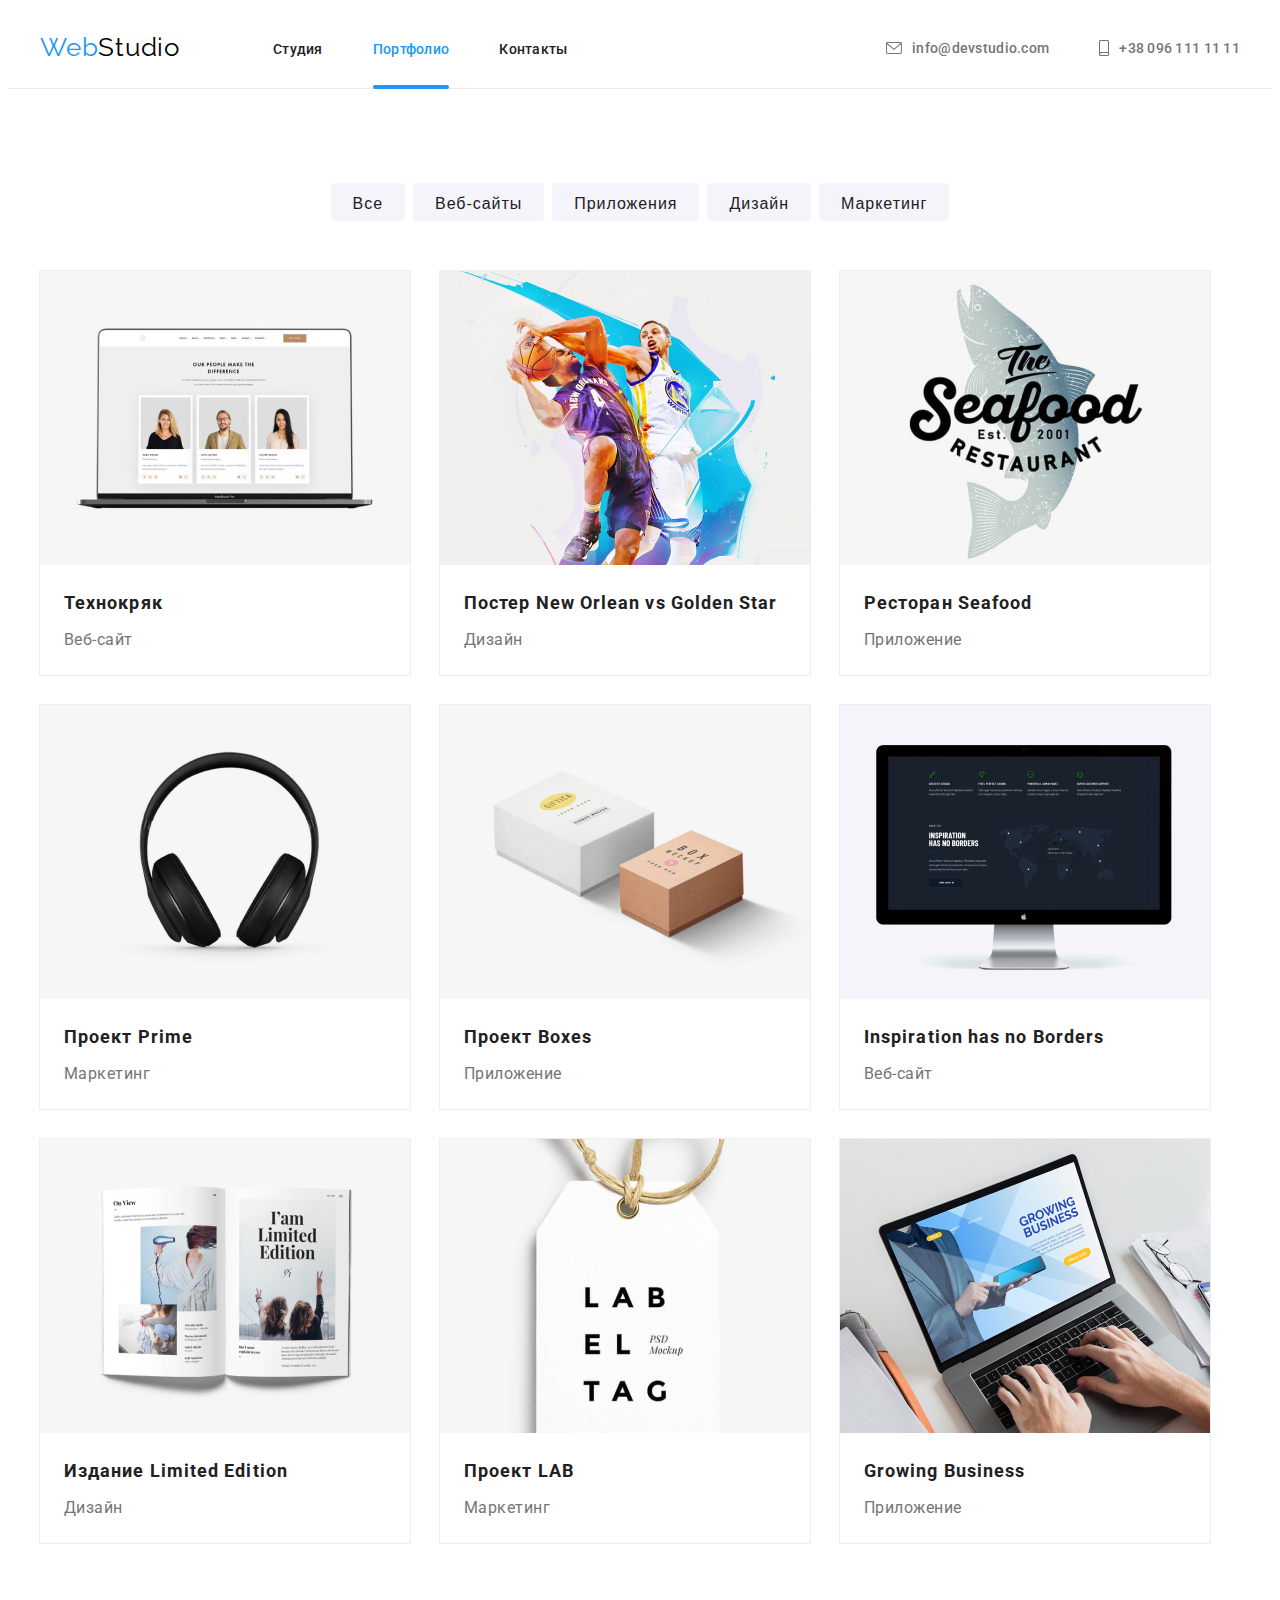
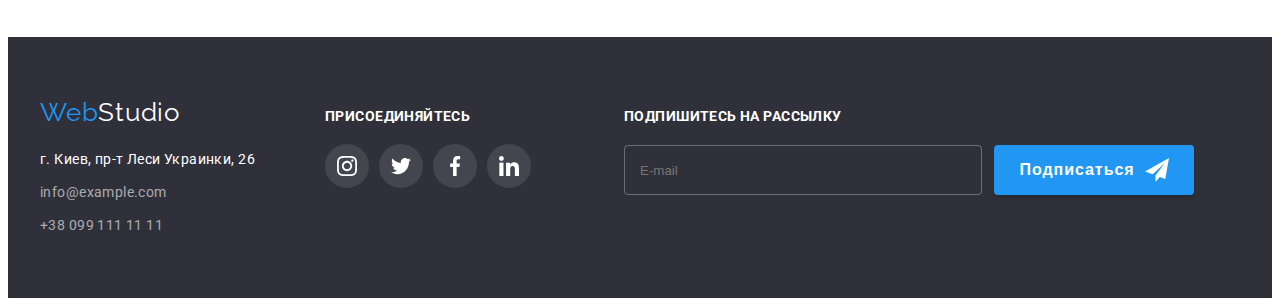
==== portfolio.html @ 792ddc81 "clone files" ====
<!DOCTYPE html>
<html lang="ru">

<head>
    <meta charset="UTF-8">
    <meta name="viewport" content="width=device-width, initial-scale=1.0">
    <title>WebStudio</title>
    <link rel="stylesheet" href="https://cdnjs.cloudflare.com/ajax/libs/modern-normalize/1.0.0/modern-normalize.min.css"
        integrity="sha512-ISS7cAi1PEhQ8jnbJpJZMd29NlhNj4AWYyLOSp2CE/CsHxTCu+r+t0D2yoJudVrd0/8fTVPUVDzY5Tvli75u/g=="
        crossorigin="anonymous" />
    <link rel="preconnect" href="https://fonts.gstatic.com">
    <link href="https://fonts.googleapis.com/css2?family=Raleway:wght@700&family=Roboto:wght@400;500;700;900&display=swap"
        rel="stylesheet">
    <link rel="stylesheet" href="./css/main.min.css">
</head>

<body>
    <header class="header">
        <div class="container">
            <nav class="navigation">
                <a class="navigation-logo link" href="#">
                    <span class="logo-color-web">Web</span>Studio
                </a>
                <ul class="nav-list list">
                    <li class="nav-list-item">
                        <a class="nav-link link" href="./index.html">Студия</a>
                    </li>
                    <li class="nav-list-item">
                        <a class="nav-link accent link" href="./portfolio.html">Портфолио</a>
                    </li>
                    <li class="nav-list-item">
                        <a class="nav-link link" href="#">Контакты</a>
                    </li>
                </ul>
            </nav>
                <ul class="contakt-list list">
                    <li class="contakt-list-item list">
                        <a class="contakt-link link" href="mailto:info@devstudio.com">
                            <svg class="contakct-icon logo-mail">
                                <use href="./image/sprite.svg#mail"></use>
                            </svg>
                            info@devstudio.com
                        </a>
                    </li>
                    <li class="contakt-list-item list">
                        <a class="contakt-link link" href="tel:+380961111111">
                            <svg class="contakct-icon logo-tel">
                                <use href="./image/sprite.svg#smartphone"></use>
                            </svg>
                            +38 096 111 11 11
                
                        </a>
                    </li>
                </ul>
        </div>
    </header>
    <main>
            <section class="my-work">
                <div class="container">
                <h1 class="visually-hidden">Нашы работы</h1>
                <ul class="list-button list">
                    <li class="button-item">
                        <button class="button-title" type="button">Все</button>
                    </li>
                    <li class="button-item">
                        <button class="button-title" type="button">Веб-сайты</button>
                    </li>
                    <li class="button-item">
                        <button class="button-title" type="button">Приложения</button>
                    </li>
                    <li class="button-item">
                        <button class="button-title" type="button">Дизайн</button>
                    </li>
                    <li class="button-item">
                        <button class="button-title" type="button">Маркетинг</button>
                    </li>
                </ul>
                <ul class="my-work-list list">
                    <li class="my-work-item list">
                        <a class="my-work-link link" href="#">
                            <div class="img-wraper">
                                <img src="./image/our-works/laptop.jpg" alt="ноутбук" width="370" height="294">
                            <p class="overlay">
                                Технокряк это современная площадка распространения коронавируса. Компании используют эту платформу для цифрового
                                шпионажа и атак на защищённые сервера конкурентов.
                            </p>
                            </div>
                                <div class="description-my-work">
                                    <h2 class="my-work-title">Технокряк</h2>
                                <p class="my-work-text">Веб-сайт</p>
                        </div>
                            </a>
                    </li>
                    <li class="my-work-item list">
                        <a class="my-work-link link" href="#">
                            <div class="img-wraper">
                            <img src="./image/our-works/basketball-players.jpg" alt="баскетболисты" width="370" height="294">
                            <p class="overlay">
                                Технокряк это современная площадка распространения коронавируса. Компании используют эту платформу для цифрового
                                шпионажа и атак на защищённые сервера конкурентов.
                            </p>
                        </div>
                                <div class="description-my-work">
                                    <h2 class="my-work-title">Постер <span lang="en">New Orlean vs Golden Star</span></h2>
                                <p class="my-work-text">Дизайн</p>
                        </div>
                            </a>
                    </li>
                    <li class="my-work-item list">
                        <a class="my-work-link link" href="#">
                            <div class="img-wraper">
                                <img src="./image/our-works/logo-rest.jpg" alt="логотип" width="370" height="294">
                                <p class="overlay">
                                    Технокряк это современная площадка распространения коронавируса. Компании используют эту платформу для цифрового
                                    шпионажа и атак на защищённые сервера конкурентов.
                                </p>
                            </div>
                            
                                <div class="description-my-work">
                                    <h2 class="my-work-title">Ресторан <span lang="en">Seafood</span></h2>
                                 <p class="my-work-text">Приложение</p>
                        </div>
                                </a>
                    </li>
                    <li class="my-work-item list">
                        <a class="my-work-link link" href="#">
                            <div class="img-wraper">
                                <img src="./image/our-works/headphone.jpg" alt="наушники" width="370" height="294">
                                <p class="overlay">
                                    Технокряк это современная площадка распространения коронавируса. Компании используют эту платформу для цифрового
                                    шпионажа и атак на защищённые сервера конкурентов.
                                </p>
                            </div>
                                <div class="description-my-work">
                                    <h2 class="my-work-title">Проект <span lang="en">Prime</span></h2>
                                <p class="my-work-text">Маркетинг</p>  
                        </div>
                            </a>                            
                    </li>
                    <li class="my-work-item list">
                        <a class="my-work-link link" href="#">
                            <div class="img-wraper">
                                <img src="./image/our-works/box.jpg" alt="коробки" width="370" height="294">
                                <p class="overlay">
                                    Технокряк это современная площадка распространения коронавируса. Компании используют эту платформу для цифрового
                                    шпионажа и атак на защищённые сервера конкурентов.
                                </p>
                            </div>
                            
                                <div class="description-my-work">
                                    <h2 class="my-work-title">Проект <span lang="en">Boxes</span></h2>
                                <p class="my-work-text">Приложение</p>
                        </div>
                            </a>                            
                    </li>
                    <li class="my-work-item list">
                        <a class="my-work-link link" href="#">
                            <div class="img-wraper">
                                <img src="./image/our-works/monitor.jpg" alt="монитор" width="370" height="294">
                                <p class="overlay">
                                    Технокряк это современная площадка распространения коронавируса. Компании используют эту платформу для цифрового
                                    шпионажа и атак на защищённые сервера конкурентов.
                                </p>
                            </div>
                            
                                <div class="description-my-work">
                                    <h2 class="my-work-title" lang="en">Inspiration has no Borders</h2>
                                <p class="my-work-text">Веб-сайт</p>
                        </div>
                            </a>                         
                    </li>
                    <li class="my-work-item list">
                        <a class="my-work-link link" href="#">
                            <div class="img-wraper">
                                <img src="./image/our-works/book.jpg" alt="книга" width="370" height="294">
                                <p class="overlay">
                                    Технокряк это современная площадка распространения коронавируса. Компании используют эту платформу для цифрового
                                    шпионажа и атак на защищённые сервера конкурентов.
                                </p>
                            </div>
                            
                                <div class="description-my-work">
                                    <h2 class="my-work-title">Издание <span lang="en">Limited Edition</span></h2>
                                <p class="my-work-text">Дизайн</p>
                                </div>
                        </a>                        
                    </li>
                    <li class="my-work-item list">
                        <a class="my-work-link link" href="#">
                            <div class="img-wraper">
                                <img src="./image/our-works/label.jpg" alt="ярлык" width="370" height="294">
                                <p class="overlay">
                                    Технокряк это современная площадка распространения коронавируса. Компании используют эту платформу для цифрового
                                    шпионажа и атак на защищённые сервера конкурентов.
                                </p>
                            </div>
                            
                                <div class="description-my-work">
                                    <h2 class="my-work-title">Проект <span lang="en">LAB</span></h2>
                                <p class="my-work-text">Маркетинг</p>
                        </div>
                            </a>                           
                    </li>
                    <li class="my-work-item list">
                        <a class="my-work-link link" href="#">
                            <div class="img-wraper">
                                <img src="./image/our-works/working-laptop.jpg" alt="работа на ноутбуке" width="370" height="294">
                                <p class="overlay">
                                    Технокряк это современная площадка распространения коронавируса. Компании используют эту платформу для цифрового
                                    шпионажа и атак на защищённые сервера конкурентов.
                                </p>
                            </div>
                            
                                <div class="description-my-work">
                                    <h2 class="my-work-title" lang="en">Growing Business</h2>
                                <p class="my-work-text">Приложение</p>
                        </div>
                            </a>
                    </li>
                </ul>
                </div>
            </section>
        </main>

    <footer>
        <div class="container">
            <div class="footer-address">
                <a class="footer-logo-link link" href="#" lang="en"><span class="logo-color-web">Web</span>Studio</a>
                <address class="footer-address">
                    <ul class="address-list-str list">
                        <li class="address-item">
                            <a class="address-str link" href="https://goo.gl/maps/5zfJ5Nwy4ZWv2nnCA" target="_blank">г.
                                Киев, пр-т Леси Украинки, 26</a>
                        </li>
                        <li class="address-item">
                            <a class="address-mail link" href="mailto:info@example.com">info@example.com</a>
                        </li>
                        <li class="address-item">
                            <a class="address-tel link" href="tel:+380991111111">+38 099 111 11 11</a>
                        </li>
                    </ul>
                </address>
            </div>
            <div class="footer-social">
                <h2 class="title-footer-social">присоединяйтесь</h2>
                <ul class="list-socialnetwork list">
                    <li class="list-item-icon footer-social-link">
                        <a class="icon" href="#">
                            <svg class="socialnetwork-link-footer">
                                <use href="./image/sprite.svg#instagram"></use>
                            </svg>
                        </a>
                    </li>
                    <li class="list-item-icon footer-social-link">
                        <a class="icon" href="#">
                            <svg class="socialnetwork-link-footer">
                                <use href="./image/sprite.svg#twitter"></use>
                            </svg>
                        </a>
                    </li>
                    <li class="list-item-icon footer-social-link">
                        <a class="icon" href="#">
                            <svg class="socialnetwork-link-footer">
                                <use href="./image/sprite.svg#facebook"></use>
                            </svg>
                        </a>
                    </li>
                    <li class="list-item-icon footer-social-link">
                        <a class="icon" href="#">
                            <svg class="socialnetwork-link-footer">
                                <use href="./image/sprite.svg#linkedin"></use>
                            </svg>
                        </a>
                    </li>
                </ul>
            </div>
            <div class="input-footer">
                <b class="title-footer-social">ПОДПИШИТЕСЬ НА РАССЫЛКУ</b>
                <form action="#" class="footer-form">
                    <input class="input-mail-footer" type="email" name="mail-user-subscription" placeholder="E-mail">
                    <button class="footer-modal-btn" type="submit">Подписаться
                        <svg class="icon-telegr-btn">
                            <use href="./image/sprite.svg#icon-telegram"></use>
                        </svg>
                    </button>
            
                </form>
            
            </div>
        </div>

        
    </footer>
</body>

</html>
---- css/main.min.css ----
:root{--primary-text-color: #757575;--secondary-text-color: #212121;--accent-color: #2196f3;--primary-icon-color: #afb1b8;--background-icon-footer-color: rgba(255, 255, 255, 0.1);--primary-footer-head-color: #2f303a;--primary-team-color: #f5f4fa;--primary-black-color: #000000;--primary-white-color: #ffffff;--hover-color-btn: #188ce8;--primary-backgroun-color-team: #f5f4fa;--primary-white-transparent: rgba(255, 255, 255, 0.6);--primary-background-color-description-img: rgba(47, 48, 58, 0.8);--primary-backdrop-color: rgba(0, 0, 0, 0.2)}.visually-hidden{position:absolute !important;clip:rect(1px 1px 1px 1px);clip:rect(1px, 1px, 1px, 1px);padding:0 !important;border:0 !important;height:1px !important;width:1px !important;overflow:hidden}h1,h2,h3,h4,h5,h6,p{margin:0}ul,ol{margin:0;padding:0}img{display:block}.link{text-decoration:none}.list{list-style:none}body{background-color:var(--primary-white-color);color:var(--primary-text-color);font-family:Roboto, sans-serif}.container{width:1200px;margin:0 auto;padding-left:15px;padding-right:15px}.header .container{display:flex;align-items:center}.my-work .container{padding-top:94px;padding-bottom:94px}.navigation-logo{padding-top:24px;padding-bottom:25px}.navigation{display:flex;align-items:center}.nav-list{display:flex;align-items:center}.contakt-link{display:flex;align-items:center;font-weight:500;font-size:14px;line-height:1.143;letter-spacing:0.02em;color:var(--primary-text-color);transition:color 250ms cubic-bezier(0.4, 0, 0.2, 1)}.contakt-link:hover,.contakt-link:focus{color:var(--accent-color)}.contakct-icon{margin-right:10px;fill:currentColor;transition:fill 250ms cubic-bezier(0.4, 0, 0.2, 1)}.contakt-link:hover .contakct-icon,.contakt-link:focus .contakct-icon{fill:var(--accent-color)}.nav-link,.contakt-link{padding:32px 0px}.contakt-list{display:flex;align-items:center;margin-left:auto}.logo-mail{width:16px;height:12px}.logo-tel{width:10px;height:16px}.nav-list-item:not(:last-child),.contakt-list-item:not(:last-child){margin-right:50px}.nav-link{position:relative;color:var(--secondary-text-color);font-weight:500;font-size:14px;line-height:1.143;letter-spacing:0.02em;transition:color 250ms cubic-bezier(0.4, 0, 0.2, 1)}.nav-link:hover,.nav-link:focus{color:var(--accent-color)}.accent{color:var(--accent-color);font-weight:500;font-size:14px;line-height:1.143;letter-spacing:0.02em}.accent::after{content:"";display:block;width:100%;height:4px;border-radius:2px;position:absolute;left:0px;bottom:0px;background-color:var(--accent-color)}.header{border-bottom:1px solid #ececec}.hero{background-color:var(--primary-footer-head-color);text-align:center;padding:200px 0px;margin-left:auto;margin-right:auto;max-width:1600px;background-image:linear-gradient(rgba(47,48,58,0.4), rgba(47,48,58,0.4)),url(../image/hero/backgrond-image.jpg)}.header-title{font-weight:900;font-size:44px;line-height:1.364;text-align:center;letter-spacing:0.06em;text-transform:uppercase;color:var(--primary-white-color);margin-bottom:30px}.order-btn{font-weight:700;font-size:16px;line-height:1.875;letter-spacing:0.06em;color:var(--primary-white-color);background:var(--accent-color);min-width:200px;border:transparent;box-shadow:0px 4px 4px rgba(0,0,0,0.15);border-radius:4px;padding:10px 32px;cursor:pointer;transition:background 250ms cubic-bezier(0.4, 0, 0.2, 1)}.order-btn:hover,.order-btn:focus{background:var(--hover-color-btn)}.benefits-section{padding:94px 0px}.benefits-list{display:flex}.benefits-list h3{font-weight:700;font-size:14px;line-height:1.143;letter-spacing:0.03em;text-transform:uppercase;color:var(--secondary-text-color);margin-bottom:10px}.benefits-list p{font-weight:400;font-size:14px;line-height:1.714;letter-spacing:0.03em}.benefits-item{max-width:270px}.benefits-item:not(:last-child){margin-right:30px}.thumb-benefits{height:120px;background-color:var(--primary-team-color);display:flex;justify-content:center;align-items:center;margin-bottom:30px}.benefits-icon{width:70px;height:70px}.section-about{padding-bottom:94px}.section-about-title{font-weight:700;font-size:36px;line-height:1.167;text-align:center;letter-spacing:0.03em;color:var(--secondary-text-color);margin-bottom:50px}.about-list{display:flex}.about-item{position:relative}.about-item:not(:last-child){margin-right:30px}.description-img{display:flex;align-items:center;justify-content:center;font-family:Roboto;font-style:normal;font-weight:700;font-size:14px;line-height:1.14;letter-spacing:0.03em;text-transform:uppercase;color:var(--primary-white-color);background:var(--primary-background-color-description-img);width:100%;height:70px;position:absolute;bottom:0px;left:0px}.section-team{background-color:var(--primary-backgroun-color-team);padding:94px 0px}.team-list{display:flex}.team-item{box-shadow:0px 1px 3px rgba(0,0,0,0.12),0px 1px 1px rgba(0,0,0,0.14),0px 2px 1px rgba(0,0,0,0.2);border-radius:0px 0px 4px 4px;width:270px}.team-item:not(:last-child){margin-right:30px}.team-title{font-weight:700;font-size:36px;line-height:1.167;text-align:center;letter-spacing:0.03em;color:var(--secondary-text-color);margin-bottom:50px}.developers-information{background-color:var(--primary-white-color);text-align:center;padding-top:30px;padding-bottom:30px;padding-left:32px;padding-right:32px}.developers-information>p{font-weight:400;font-size:16px;line-height:1.188;letter-spacing:0.03em;margin-bottom:16px}.name-developers{margin-bottom:10px;font-weight:500;font-size:16px;line-height:1.188;letter-spacing:0.03em;color:var(--secondary-text-color)}.list-socialnetwork{display:flex;justify-content:space-between}.icon{display:flex;justify-content:center;align-items:center;width:44px;height:44px;border-radius:50%;cursor:pointer;transition:background 250ms cubic-bezier(0.4, 0, 0.2, 1)}.icon:hover,.icon:focus{background-color:var(--accent-color)}.social-link{display:flex;justify-content:center;align-items:center;width:44px;height:44px}.socialnetwork-link{fill:var(--primary-icon-color);width:20px;height:20px;transition:fill 250ms cubic-bezier(0.4, 0, 0.2, 1)}.list-item-icon:hover .socialnetwork-link,.list-item-icon:focus .socialnetwork-link{fill:var(--primary-white-color)}.client-section{padding-top:94px;padding-bottom:94px}.list-item-client:not(:last-child){margin-right:30px}.list-client{display:flex}.list-item-client{display:flex;justify-content:center;align-items:center;width:170px;height:90px}.client-link{display:flex;justify-content:center;align-items:center;width:100%;height:100%;border:1px solid var(--primary-icon-color);border-radius:4px;fill:var(--primary-icon-color);transition:fill 250ms cubic-bezier(0.4, 0, 0.2, 1),border 250ms cubic-bezier(0.4, 0, 0.2, 1)}.client-link:focus,.client-link:hover{border-color:var(--accent-color)}.client-link:focus,.client-link:hover{fill:var(--accent-color)}.logo1{width:44px;height:49px}.logo2{width:40px;height:52px}.logo3{width:41px;height:42px}.logo4{width:80px;height:42px}.logo5{width:59px;height:47px}.logo6{width:88px;height:45px}footer{background-color:var(--primary-footer-head-color);padding:60px 0px}footer .container{display:flex;align-items:baseline}footer .socialnetwork-link-footer{fill:var(--primary-white-color);width:20px;height:20px}.footer-logo-link{display:flex;margin-bottom:20px;margin-right:0 auto;color:var(--primary-white-color);font-family:Raleway, sans-serif;font-weight:400;font-size:26px;line-height:1.2;letter-spacing:0.03em}.address-list-str{display:flex;flex-direction:column;margin-right:70px}.address-item:not(:last-child){margin-bottom:9px}.address-str{font-style:normal;font-weight:400;font-size:14px;line-height:1.714;letter-spacing:0.03em;color:var(--primary-white-color)}.address-mail{font-style:normal;font-weight:400;font-size:14px;line-height:1.714;letter-spacing:0.03em;color:var(--primary-white-transparent)}.address-tel{font-style:normal;font-weight:400;font-size:14px;line-height:1.714;letter-spacing:0.03em;color:var(--primary-white-transparent)}.footer-social{margin-right:93px}.title-footer-social{font-family:Roboto;font-style:normal;font-weight:700;font-size:14px;line-height:1, 14;letter-spacing:0.03em;text-transform:uppercase;color:var(--primary-white-color);margin-bottom:20px}.footer-social-link{display:flex;justify-content:center;align-items:center;width:44px;height:44px;border-radius:50%;background-color:var(--background-icon-footer-color);cursor:pointer;transition:background 250ms cubic-bezier(0.4, 0, 0.2, 1)}.footer-social-link:hover,.footer-social-link:focus{background-color:var(--accent-color)}.footer-social-link:not(:last-child){margin-right:10px}.list-button{display:flex;justify-content:center;margin-bottom:50px}.button-item:not(:last-child){margin-right:8px}.button-title{font-weight:500;font-size:16px;line-height:1.625;text-align:center;letter-spacing:0.03em;color:var(--secondary-text-color);background:var(--primary-backgroun-color-team);font-size:16px;line-height:1.875;letter-spacing:0.06em;min-width:73px;height:38px;border:none;border-radius:4px;padding:6px 22px;cursor:pointer;transition:color 250ms cubic-bezier(0.4, 0, 0.2, 1),background 250ms cubic-bezier(0.4, 0, 0.2, 1),box-shadow 250ms cubic-bezier(0.4, 0, 0.2, 1)}.button-title:hover,.button-title:focus{color:var(--primary-white-color);background:var(--accent-color);box-shadow:0px 3px 1px rgba(0,0,0,0.1),0px 1px 2px rgba(0,0,0,0.08),0px 2px 2px rgba(0,0,0,0.12)}.my-work-list{display:flex;flex-wrap:wrap;margin:-15px}.img-wraper{position:relative;overflow:hidden}.overlay{position:absolute;left:0;top:0;width:100%;height:100%;background-color:rgba(33,150,243,0.9);font-family:Roboto;font-weight:400;font-size:18px;line-height:1.56;letter-spacing:0.03em;color:var(--primary-white-color);padding:64px 23px;transform:translateY(100%);transition:transform 250ms cubic-bezier(0.4, 0, 0.2, 1)}.my-work-link:hover .overlay,.my-work-link:focus .overlay{transform:translateY(0)}.my-work-item{outline:1px solid #eeeeee;margin:15px;transition:box-shadow 250ms cubic-bezier(0.4, 0, 0.2, 1)}.my-work-item:focus,.my-work-item:hover{box-shadow:0px 1px 1px rgba(0,0,0,0.12),0px 4px 4px rgba(0,0,0,0.06),1px 4px 6px rgba(0,0,0,0.16)}.my-work-title{font-weight:700;font-size:18px;line-height:2;letter-spacing:0.06em;color:var(--secondary-text-color);margin-bottom:4px}.my-work-text{font-size:16px;line-height:1.875;letter-spacing:0.03em;color:var(--primary-text-color)}.description-my-work{padding:20px 24px}.backdrop{position:fixed;top:0;left:0;width:100%;height:100%;background-color:var(--primary-backdrop-color);transition:all 250ms cubic-bezier(0.4, 0, 0.2, 1)}.modal{position:absolute;top:50%;left:50%;transform:translate(-50%, -50%);width:528px;height:581px;padding:40px;background:var(--primary-white-color);box-shadow:0px 1px 3px rgba(0,0,0,0.12),0px 1px 1px rgba(0,0,0,0.14),0px 2px 1px rgba(0,0,0,0.2);border-radius:4px}.modal-close-btn{position:absolute;top:8px;right:8px;width:30px;height:30px;background:var(--primary-white-color);border:1px solid rgba(0,0,0,0.1);border-radius:50%;fill:#000000;cursor:pointer}.icon-close{width:11px;height:11px}.is-hidden{opacity:0;visibility:hidden;pointer-events:none}.modal-title{font-weight:700;font-size:20px;line-height:1.15;text-align:center;letter-spacing:0.03em;color:var(--secondary-text-color);margin-bottom:12px}.modal-form-input-label{font-weight:400;font-size:12px;line-height:1.17;letter-spacing:0.01em}.modal-form{display:flex;flex-direction:column}.modal-form-input-wrapper{display:block;position:relative;margin-top:4px;margin-bottom:10px}.modal-form-input{display:block;width:100%;height:40px;border:1px solid rgba(33,33,33,0.2);border-radius:4px;padding-left:42px;transition:border-color 250ms linear}.modal-form-input:focus{outline:none;border-color:var(--accent-color)}.modal-form-icon{position:absolute;top:50%;left:12px;transform:translateY(-50%);display:block;width:18px;height:18px;transition:background-color 250ms linear}.modal-form-input:focus+.modal-form-icon{fill:var(--accent-color)}.modal-form-message{font-size:14px;line-height:1.143;letter-spacing:0.01em;display:block;width:100%;height:120px;border:1px solid rgba(33,33,33,0.2);border-radius:4px;resize:none;transition:border-color 250ms linear;padding:15px;margin-top:4px;margin-bottom:20px}.modal-form-message:focus{outline:none;border-color:var(--accent-color)}.modal-form-message::placeholder{color:rgba(117,117,117,0.5)}.modal-form-check-policy:checked+.modal-form-label-policy::before{background-image:url(../image/icon-check.svg);outline:none}.modal-form-check-policy:focus+.modal-form-label-policy::before{box-shadow:0 0 0 2px blue}.modal-form-label-policy{display:flex;align-items:center;justify-content:center;margin-bottom:30px;font-size:14px;line-height:1.714}.modal-form-label-policy a{color:var(--accent-color);margin-left:5px}.modal-form-label-policy::before{display:inline-block;width:16px;height:15px;outline:1px solid #000;content:"";margin-right:10px}.order-btn-modal{align-self:center;font-weight:700;font-size:16px;line-height:1.875;letter-spacing:0.06em;color:var(--primary-white-color);background:var(--accent-color);min-width:200px;height:50px;border:transparent;box-shadow:0px 4px 4px rgba(0,0,0,0.15);border-radius:4px;cursor:pointer;transition:background 250ms cubic-bezier(0.4, 0, 0.2, 1)}.footer-form{display:flex;align-items:baseline;justify-content:center}.input-mail-footer{display:flex;width:358px;height:50px;color:var(--primary-white-color);border:1px solid rgba(255,255,255,0.3);box-sizing:border-box;background-color:rgba(0,0,0,0);border-radius:4px;margin-top:20px;margin-right:12px;padding:15px}.footer-modal-btn{display:flex;justify-content:center;align-items:center;font-weight:700;font-size:16px;line-height:1.875;letter-spacing:0.06em;color:var(--primary-white-color);background:var(--accent-color);min-width:200px;height:50px;border:transparent;box-shadow:0px 4px 4px rgba(0,0,0,0.15);border-radius:4px;cursor:pointer;transition:background 250ms cubic-bezier(0.4, 0, 0.2, 1)}.icon-telegr-btn{margin-left:10px;height:24px;width:24px}.navigation-logo{color:var(--primary-black-color);font-family:Raleway, sans-serif;font-weight:400;font-size:26px;line-height:1.2;letter-spacing:0.03em;margin-right:93px;align-items:center}.logo-color-web{color:var(--accent-color)}
/*# sourceMappingURL=main.min.css.map */
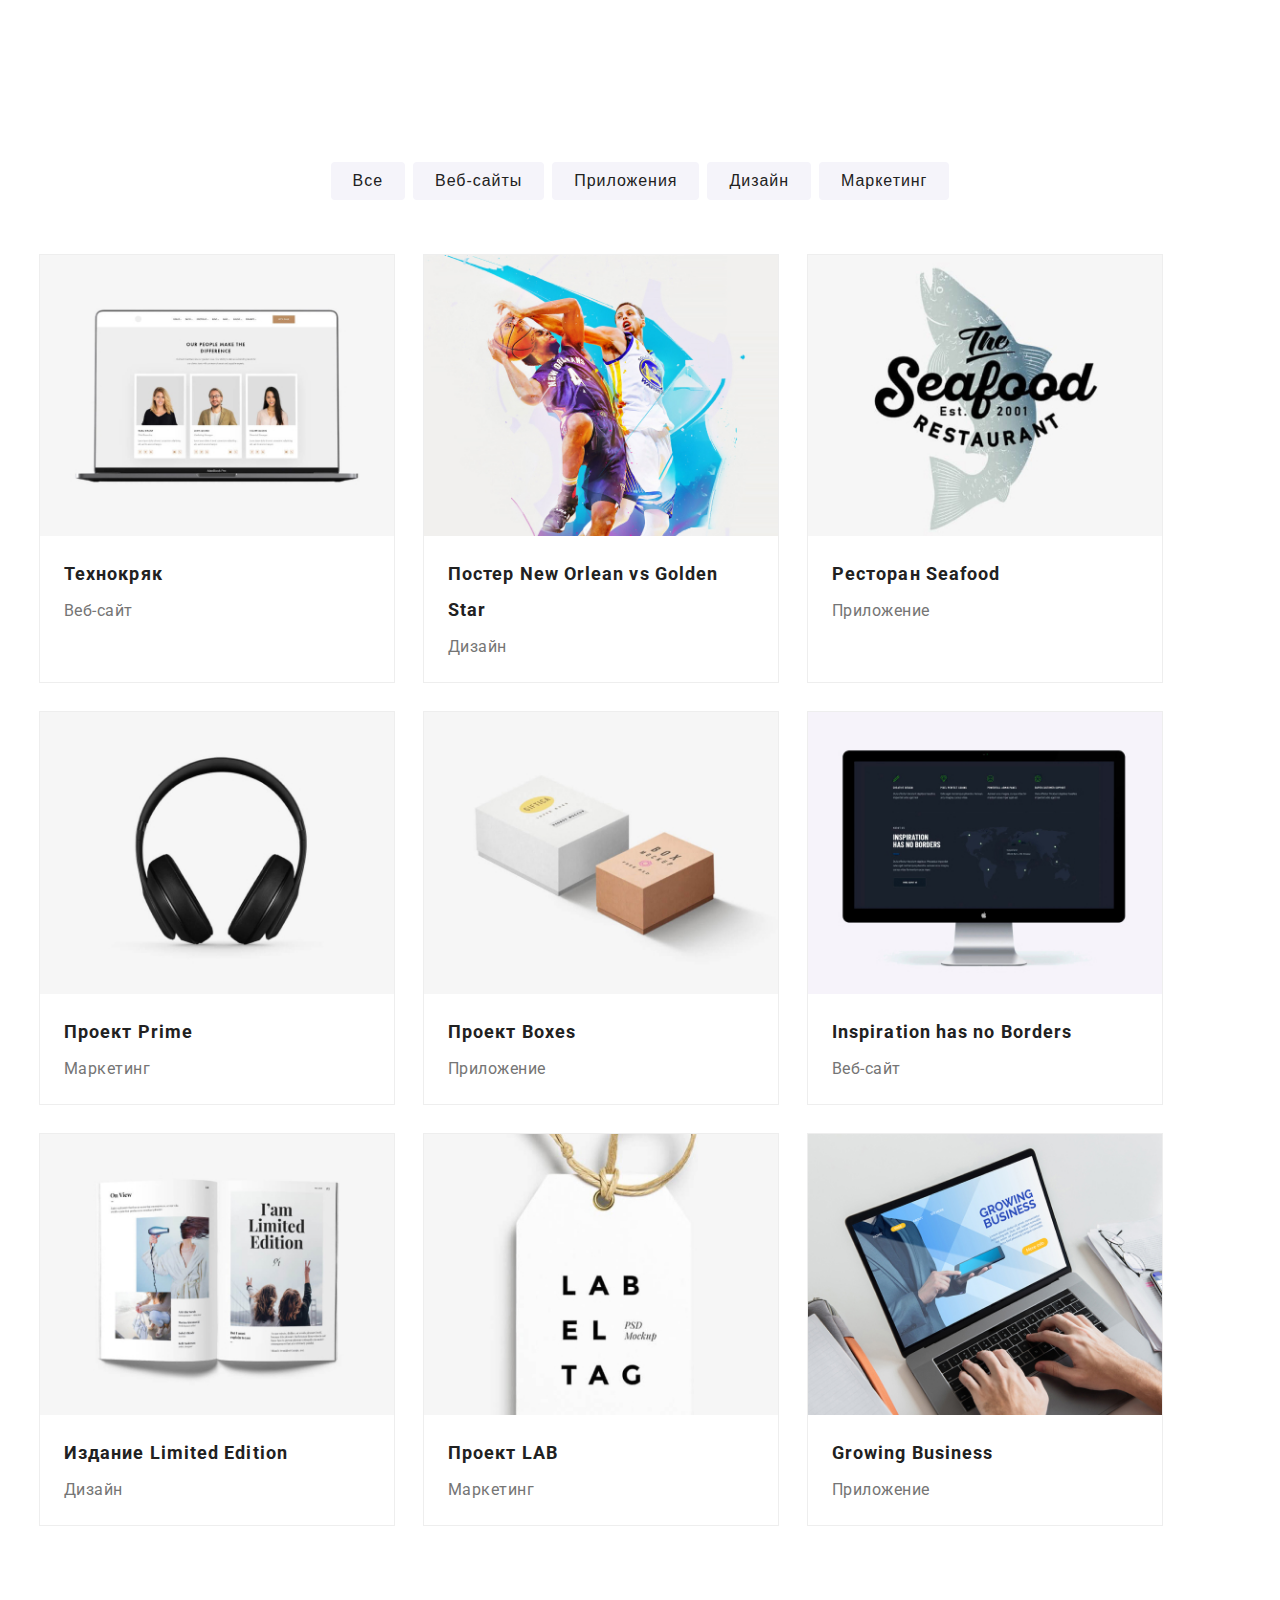
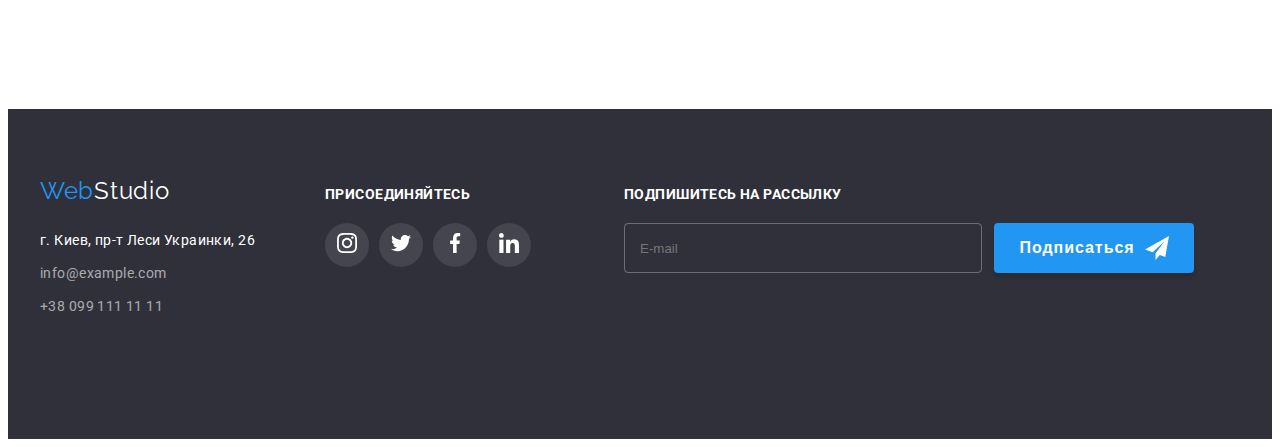
==== commit b145815a: "Мобільне потрфоліо" ====
--- a/portfolio.html
+++ b/portfolio.html
@@ -15,7 +15,7 @@
 </head>
 
 <body>
-    <header class="header">
+    <!-- <header class="header">
         <div class="container">
             <nav class="navigation">
                 <a class="navigation-logo link" href="#">
@@ -53,7 +53,7 @@
                     </li>
                 </ul>
         </div>
-    </header>
+    </header> -->
     <main>
             <section class="my-work">
                 <div class="container">
@@ -79,7 +79,7 @@
                     <li class="my-work-item list">
                         <a class="my-work-link link" href="#">
                             <div class="img-wraper">
-                                <img src="./image/our-works/laptop.jpg" alt="ноутбук" width="370" height="294">
+                                <img class="my-work--img" src="./image/our-works/desktop-work-img-1.jpg" alt="ноутбук" >
                             <p class="overlay">
                                 Технокряк это современная площадка распространения коронавируса. Компании используют эту платформу для цифрового
                                 шпионажа и атак на защищённые сервера конкурентов.
@@ -94,7 +94,7 @@
                     <li class="my-work-item list">
                         <a class="my-work-link link" href="#">
                             <div class="img-wraper">
-                            <img src="./image/our-works/basketball-players.jpg" alt="баскетболисты" width="370" height="294">
+                            <img class="my-work--img" src="./image/our-works/desktop-work-img-2.jpg" alt="баскетболисты" >
                             <p class="overlay">
                                 Технокряк это современная площадка распространения коронавируса. Компании используют эту платформу для цифрового
                                 шпионажа и атак на защищённые сервера конкурентов.
@@ -109,7 +109,7 @@
                     <li class="my-work-item list">
                         <a class="my-work-link link" href="#">
                             <div class="img-wraper">
-                                <img src="./image/our-works/logo-rest.jpg" alt="логотип" width="370" height="294">
+                                <img class="my-work--img" src="./image/our-works/desktop-work-img-3.jpg" alt="логотип" >
                                 <p class="overlay">
                                     Технокряк это современная площадка распространения коронавируса. Компании используют эту платформу для цифрового
                                     шпионажа и атак на защищённые сервера конкурентов.
@@ -125,7 +125,7 @@
                     <li class="my-work-item list">
                         <a class="my-work-link link" href="#">
                             <div class="img-wraper">
-                                <img src="./image/our-works/headphone.jpg" alt="наушники" width="370" height="294">
+                                <img class="my-work--img" src="./image/our-works/desktop-work-img-4.jpg" alt="наушники" >
                                 <p class="overlay">
                                     Технокряк это современная площадка распространения коронавируса. Компании используют эту платформу для цифрового
                                     шпионажа и атак на защищённые сервера конкурентов.
@@ -140,7 +140,7 @@
                     <li class="my-work-item list">
                         <a class="my-work-link link" href="#">
                             <div class="img-wraper">
-                                <img src="./image/our-works/box.jpg" alt="коробки" width="370" height="294">
+                                <img class="my-work--img" src="./image/our-works/desktop-work-img-5.jpg" alt="коробки" >
                                 <p class="overlay">
                                     Технокряк это современная площадка распространения коронавируса. Компании используют эту платформу для цифрового
                                     шпионажа и атак на защищённые сервера конкурентов.
@@ -156,7 +156,7 @@
                     <li class="my-work-item list">
                         <a class="my-work-link link" href="#">
                             <div class="img-wraper">
-                                <img src="./image/our-works/monitor.jpg" alt="монитор" width="370" height="294">
+                                <img class="my-work--img" src="./image/our-works/desktop-work-img-6.jpg" alt="монитор" >
                                 <p class="overlay">
                                     Технокряк это современная площадка распространения коронавируса. Компании используют эту платформу для цифрового
                                     шпионажа и атак на защищённые сервера конкурентов.
@@ -172,7 +172,7 @@
                     <li class="my-work-item list">
                         <a class="my-work-link link" href="#">
                             <div class="img-wraper">
-                                <img src="./image/our-works/book.jpg" alt="книга" width="370" height="294">
+                                <img class="my-work--img" src="./image/our-works/desktop-work-img-7.jpg" alt="книга" >
                                 <p class="overlay">
                                     Технокряк это современная площадка распространения коронавируса. Компании используют эту платформу для цифрового
                                     шпионажа и атак на защищённые сервера конкурентов.
@@ -188,7 +188,7 @@
                     <li class="my-work-item list">
                         <a class="my-work-link link" href="#">
                             <div class="img-wraper">
-                                <img src="./image/our-works/label.jpg" alt="ярлык" width="370" height="294">
+                                <img class="my-work--img" src="./image/our-works/desktop-work-img-8.jpg" alt="ярлык" >
                                 <p class="overlay">
                                     Технокряк это современная площадка распространения коронавируса. Компании используют эту платформу для цифрового
                                     шпионажа и атак на защищённые сервера конкурентов.
@@ -204,7 +204,7 @@
                     <li class="my-work-item list">
                         <a class="my-work-link link" href="#">
                             <div class="img-wraper">
-                                <img src="./image/our-works/working-laptop.jpg" alt="работа на ноутбуке" width="370" height="294">
+                                <img class="my-work--img" src="./image/our-works/desktop-work-img-9.jpg" alt="работа на ноутбуке" >
                                 <p class="overlay">
                                     Технокряк это современная площадка распространения коронавируса. Компании используют эту платформу для цифрового
                                     шпионажа и атак на защищённые сервера конкурентов.
@@ -224,55 +224,57 @@
 
     <footer>
         <div class="container">
-            <div class="footer-address">
-                <a class="footer-logo-link link" href="#" lang="en"><span class="logo-color-web">Web</span>Studio</a>
-                <address class="footer-address">
-                    <ul class="address-list-str list">
-                        <li class="address-item">
-                            <a class="address-str link" href="https://goo.gl/maps/5zfJ5Nwy4ZWv2nnCA" target="_blank">г.
-                                Киев, пр-т Леси Украинки, 26</a>
-                        </li>
-                        <li class="address-item">
-                            <a class="address-mail link" href="mailto:info@example.com">info@example.com</a>
-                        </li>
-                        <li class="address-item">
-                            <a class="address-tel link" href="tel:+380991111111">+38 099 111 11 11</a>
+            <div class="container-footer">
+                <div class="conteiner-footer-address">
+                    <a class="footer-logo-link link" href="#" lang="en"><span class="logo-color-web">Web</span>Studio</a>
+                    <address class="footer-address">
+                        <ul class="address-list-str list">
+                            <li class="address-item">
+                                <a class="address  link color-white-addr" href="https://goo.gl/maps/5zfJ5Nwy4ZWv2nnCA"
+                                    target="_blank">г. Киев, пр-т Леси Украинки, 26</a>
+                            </li>
+                            <li class="address-item">
+                                <a class="address link" href="mailto:info@example.com">info@example.com</a>
+                            </li>
+                            <li class="address-item">
+                                <a class="address link" href="tel:+380991111111">+38 099 111 11 11</a>
+                            </li>
+                        </ul>
+                    </address>
+                </div>
+                <div class="footer-social">
+                    <p class="title-footer-social">присоединяйтесь</p>
+                    <ul class="list-socialnetwork list">
+                        <li class="list-item-icon footer-social-link">
+                            <a href="#">
+                                <svg class="socialnetwork-link-footer">
+                                    <use href="./image/sprite.svg#instagram"></use>
+                                </svg>
+                            </a>
+                        </li>
+                        <li class="list-item-icon footer-social-link">
+                            <a href="#">
+                                <svg class="socialnetwork-link-footer">
+                                    <use href="./image/sprite.svg#twitter"></use>
+                                </svg>
+                            </a>
+                        </li>
+                        <li class="list-item-icon footer-social-link">
+                            <a href="#">
+                                <svg class="socialnetwork-link-footer">
+                                    <use href="./image/sprite.svg#facebook"></use>
+                                </svg>
+                            </a>
+                        </li>
+                        <li class="list-item-icon footer-social-link">
+                            <a href="#">
+                                <svg class="socialnetwork-link-footer">
+                                    <use href="./image/sprite.svg#linkedin"></use>
+                                </svg>
+                            </a>
                         </li>
                     </ul>
-                </address>
-            </div>
-            <div class="footer-social">
-                <h2 class="title-footer-social">присоединяйтесь</h2>
-                <ul class="list-socialnetwork list">
-                    <li class="list-item-icon footer-social-link">
-                        <a class="icon" href="#">
-                            <svg class="socialnetwork-link-footer">
-                                <use href="./image/sprite.svg#instagram"></use>
-                            </svg>
-                        </a>
-                    </li>
-                    <li class="list-item-icon footer-social-link">
-                        <a class="icon" href="#">
-                            <svg class="socialnetwork-link-footer">
-                                <use href="./image/sprite.svg#twitter"></use>
-                            </svg>
-                        </a>
-                    </li>
-                    <li class="list-item-icon footer-social-link">
-                        <a class="icon" href="#">
-                            <svg class="socialnetwork-link-footer">
-                                <use href="./image/sprite.svg#facebook"></use>
-                            </svg>
-                        </a>
-                    </li>
-                    <li class="list-item-icon footer-social-link">
-                        <a class="icon" href="#">
-                            <svg class="socialnetwork-link-footer">
-                                <use href="./image/sprite.svg#linkedin"></use>
-                            </svg>
-                        </a>
-                    </li>
-                </ul>
+                </div>
             </div>
             <div class="input-footer">
                 <b class="title-footer-social">ПОДПИШИТЕСЬ НА РАССЫЛКУ</b>
@@ -283,13 +285,12 @@
                             <use href="./image/sprite.svg#icon-telegram"></use>
                         </svg>
                     </button>
-            
+    
                 </form>
-            
+    
             </div>
+    
         </div>
-
-        
     </footer>
 </body>
 
--- a/css/main.min.css
+++ b/css/main.min.css
@@ -1,2 +1,2 @@
-:root{--primary-text-color: #757575;--secondary-text-color: #212121;--accent-color: #2196f3;--primary-icon-color: #afb1b8;--background-icon-footer-color: rgba(255, 255, 255, 0.1);--primary-footer-head-color: #2f303a;--primary-team-color: #f5f4fa;--primary-black-color: #000000;--primary-white-color: #ffffff;--hover-color-btn: #188ce8;--primary-backgroun-color-team: #f5f4fa;--primary-white-transparent: rgba(255, 255, 255, 0.6);--primary-background-color-description-img: rgba(47, 48, 58, 0.8);--primary-backdrop-color: rgba(0, 0, 0, 0.2)}.visually-hidden{position:absolute !important;clip:rect(1px 1px 1px 1px);clip:rect(1px, 1px, 1px, 1px);padding:0 !important;border:0 !important;height:1px !important;width:1px !important;overflow:hidden}h1,h2,h3,h4,h5,h6,p{margin:0}ul,ol{margin:0;padding:0}img{display:block}.link{text-decoration:none}.list{list-style:none}body{background-color:var(--primary-white-color);color:var(--primary-text-color);font-family:Roboto, sans-serif}.container{width:1200px;margin:0 auto;padding-left:15px;padding-right:15px}.header .container{display:flex;align-items:center}.my-work .container{padding-top:94px;padding-bottom:94px}.navigation-logo{padding-top:24px;padding-bottom:25px}.navigation{display:flex;align-items:center}.nav-list{display:flex;align-items:center}.contakt-link{display:flex;align-items:center;font-weight:500;font-size:14px;line-height:1.143;letter-spacing:0.02em;color:var(--primary-text-color);transition:color 250ms cubic-bezier(0.4, 0, 0.2, 1)}.contakt-link:hover,.contakt-link:focus{color:var(--accent-color)}.contakct-icon{margin-right:10px;fill:currentColor;transition:fill 250ms cubic-bezier(0.4, 0, 0.2, 1)}.contakt-link:hover .contakct-icon,.contakt-link:focus .contakct-icon{fill:var(--accent-color)}.nav-link,.contakt-link{padding:32px 0px}.contakt-list{display:flex;align-items:center;margin-left:auto}.logo-mail{width:16px;height:12px}.logo-tel{width:10px;height:16px}.nav-list-item:not(:last-child),.contakt-list-item:not(:last-child){margin-right:50px}.nav-link{position:relative;color:var(--secondary-text-color);font-weight:500;font-size:14px;line-height:1.143;letter-spacing:0.02em;transition:color 250ms cubic-bezier(0.4, 0, 0.2, 1)}.nav-link:hover,.nav-link:focus{color:var(--accent-color)}.accent{color:var(--accent-color);font-weight:500;font-size:14px;line-height:1.143;letter-spacing:0.02em}.accent::after{content:"";display:block;width:100%;height:4px;border-radius:2px;position:absolute;left:0px;bottom:0px;background-color:var(--accent-color)}.header{border-bottom:1px solid #ececec}.hero{background-color:var(--primary-footer-head-color);text-align:center;padding:200px 0px;margin-left:auto;margin-right:auto;max-width:1600px;background-image:linear-gradient(rgba(47,48,58,0.4), rgba(47,48,58,0.4)),url(../image/hero/backgrond-image.jpg)}.header-title{font-weight:900;font-size:44px;line-height:1.364;text-align:center;letter-spacing:0.06em;text-transform:uppercase;color:var(--primary-white-color);margin-bottom:30px}.order-btn{font-weight:700;font-size:16px;line-height:1.875;letter-spacing:0.06em;color:var(--primary-white-color);background:var(--accent-color);min-width:200px;border:transparent;box-shadow:0px 4px 4px rgba(0,0,0,0.15);border-radius:4px;padding:10px 32px;cursor:pointer;transition:background 250ms cubic-bezier(0.4, 0, 0.2, 1)}.order-btn:hover,.order-btn:focus{background:var(--hover-color-btn)}.benefits-section{padding:94px 0px}.benefits-list{display:flex}.benefits-list h3{font-weight:700;font-size:14px;line-height:1.143;letter-spacing:0.03em;text-transform:uppercase;color:var(--secondary-text-color);margin-bottom:10px}.benefits-list p{font-weight:400;font-size:14px;line-height:1.714;letter-spacing:0.03em}.benefits-item{max-width:270px}.benefits-item:not(:last-child){margin-right:30px}.thumb-benefits{height:120px;background-color:var(--primary-team-color);display:flex;justify-content:center;align-items:center;margin-bottom:30px}.benefits-icon{width:70px;height:70px}.section-about{padding-bottom:94px}.section-about-title{font-weight:700;font-size:36px;line-height:1.167;text-align:center;letter-spacing:0.03em;color:var(--secondary-text-color);margin-bottom:50px}.about-list{display:flex}.about-item{position:relative}.about-item:not(:last-child){margin-right:30px}.description-img{display:flex;align-items:center;justify-content:center;font-family:Roboto;font-style:normal;font-weight:700;font-size:14px;line-height:1.14;letter-spacing:0.03em;text-transform:uppercase;color:var(--primary-white-color);background:var(--primary-background-color-description-img);width:100%;height:70px;position:absolute;bottom:0px;left:0px}.section-team{background-color:var(--primary-backgroun-color-team);padding:94px 0px}.team-list{display:flex}.team-item{box-shadow:0px 1px 3px rgba(0,0,0,0.12),0px 1px 1px rgba(0,0,0,0.14),0px 2px 1px rgba(0,0,0,0.2);border-radius:0px 0px 4px 4px;width:270px}.team-item:not(:last-child){margin-right:30px}.team-title{font-weight:700;font-size:36px;line-height:1.167;text-align:center;letter-spacing:0.03em;color:var(--secondary-text-color);margin-bottom:50px}.developers-information{background-color:var(--primary-white-color);text-align:center;padding-top:30px;padding-bottom:30px;padding-left:32px;padding-right:32px}.developers-information>p{font-weight:400;font-size:16px;line-height:1.188;letter-spacing:0.03em;margin-bottom:16px}.name-developers{margin-bottom:10px;font-weight:500;font-size:16px;line-height:1.188;letter-spacing:0.03em;color:var(--secondary-text-color)}.list-socialnetwork{display:flex;justify-content:space-between}.icon{display:flex;justify-content:center;align-items:center;width:44px;height:44px;border-radius:50%;cursor:pointer;transition:background 250ms cubic-bezier(0.4, 0, 0.2, 1)}.icon:hover,.icon:focus{background-color:var(--accent-color)}.social-link{display:flex;justify-content:center;align-items:center;width:44px;height:44px}.socialnetwork-link{fill:var(--primary-icon-color);width:20px;height:20px;transition:fill 250ms cubic-bezier(0.4, 0, 0.2, 1)}.list-item-icon:hover .socialnetwork-link,.list-item-icon:focus .socialnetwork-link{fill:var(--primary-white-color)}.client-section{padding-top:94px;padding-bottom:94px}.list-item-client:not(:last-child){margin-right:30px}.list-client{display:flex}.list-item-client{display:flex;justify-content:center;align-items:center;width:170px;height:90px}.client-link{display:flex;justify-content:center;align-items:center;width:100%;height:100%;border:1px solid var(--primary-icon-color);border-radius:4px;fill:var(--primary-icon-color);transition:fill 250ms cubic-bezier(0.4, 0, 0.2, 1),border 250ms cubic-bezier(0.4, 0, 0.2, 1)}.client-link:focus,.client-link:hover{border-color:var(--accent-color)}.client-link:focus,.client-link:hover{fill:var(--accent-color)}.logo1{width:44px;height:49px}.logo2{width:40px;height:52px}.logo3{width:41px;height:42px}.logo4{width:80px;height:42px}.logo5{width:59px;height:47px}.logo6{width:88px;height:45px}footer{background-color:var(--primary-footer-head-color);padding:60px 0px}footer .container{display:flex;align-items:baseline}footer .socialnetwork-link-footer{fill:var(--primary-white-color);width:20px;height:20px}.footer-logo-link{display:flex;margin-bottom:20px;margin-right:0 auto;color:var(--primary-white-color);font-family:Raleway, sans-serif;font-weight:400;font-size:26px;line-height:1.2;letter-spacing:0.03em}.address-list-str{display:flex;flex-direction:column;margin-right:70px}.address-item:not(:last-child){margin-bottom:9px}.address-str{font-style:normal;font-weight:400;font-size:14px;line-height:1.714;letter-spacing:0.03em;color:var(--primary-white-color)}.address-mail{font-style:normal;font-weight:400;font-size:14px;line-height:1.714;letter-spacing:0.03em;color:var(--primary-white-transparent)}.address-tel{font-style:normal;font-weight:400;font-size:14px;line-height:1.714;letter-spacing:0.03em;color:var(--primary-white-transparent)}.footer-social{margin-right:93px}.title-footer-social{font-family:Roboto;font-style:normal;font-weight:700;font-size:14px;line-height:1, 14;letter-spacing:0.03em;text-transform:uppercase;color:var(--primary-white-color);margin-bottom:20px}.footer-social-link{display:flex;justify-content:center;align-items:center;width:44px;height:44px;border-radius:50%;background-color:var(--background-icon-footer-color);cursor:pointer;transition:background 250ms cubic-bezier(0.4, 0, 0.2, 1)}.footer-social-link:hover,.footer-social-link:focus{background-color:var(--accent-color)}.footer-social-link:not(:last-child){margin-right:10px}.list-button{display:flex;justify-content:center;margin-bottom:50px}.button-item:not(:last-child){margin-right:8px}.button-title{font-weight:500;font-size:16px;line-height:1.625;text-align:center;letter-spacing:0.03em;color:var(--secondary-text-color);background:var(--primary-backgroun-color-team);font-size:16px;line-height:1.875;letter-spacing:0.06em;min-width:73px;height:38px;border:none;border-radius:4px;padding:6px 22px;cursor:pointer;transition:color 250ms cubic-bezier(0.4, 0, 0.2, 1),background 250ms cubic-bezier(0.4, 0, 0.2, 1),box-shadow 250ms cubic-bezier(0.4, 0, 0.2, 1)}.button-title:hover,.button-title:focus{color:var(--primary-white-color);background:var(--accent-color);box-shadow:0px 3px 1px rgba(0,0,0,0.1),0px 1px 2px rgba(0,0,0,0.08),0px 2px 2px rgba(0,0,0,0.12)}.my-work-list{display:flex;flex-wrap:wrap;margin:-15px}.img-wraper{position:relative;overflow:hidden}.overlay{position:absolute;left:0;top:0;width:100%;height:100%;background-color:rgba(33,150,243,0.9);font-family:Roboto;font-weight:400;font-size:18px;line-height:1.56;letter-spacing:0.03em;color:var(--primary-white-color);padding:64px 23px;transform:translateY(100%);transition:transform 250ms cubic-bezier(0.4, 0, 0.2, 1)}.my-work-link:hover .overlay,.my-work-link:focus .overlay{transform:translateY(0)}.my-work-item{outline:1px solid #eeeeee;margin:15px;transition:box-shadow 250ms cubic-bezier(0.4, 0, 0.2, 1)}.my-work-item:focus,.my-work-item:hover{box-shadow:0px 1px 1px rgba(0,0,0,0.12),0px 4px 4px rgba(0,0,0,0.06),1px 4px 6px rgba(0,0,0,0.16)}.my-work-title{font-weight:700;font-size:18px;line-height:2;letter-spacing:0.06em;color:var(--secondary-text-color);margin-bottom:4px}.my-work-text{font-size:16px;line-height:1.875;letter-spacing:0.03em;color:var(--primary-text-color)}.description-my-work{padding:20px 24px}.backdrop{position:fixed;top:0;left:0;width:100%;height:100%;background-color:var(--primary-backdrop-color);transition:all 250ms cubic-bezier(0.4, 0, 0.2, 1)}.modal{position:absolute;top:50%;left:50%;transform:translate(-50%, -50%);width:528px;height:581px;padding:40px;background:var(--primary-white-color);box-shadow:0px 1px 3px rgba(0,0,0,0.12),0px 1px 1px rgba(0,0,0,0.14),0px 2px 1px rgba(0,0,0,0.2);border-radius:4px}.modal-close-btn{position:absolute;top:8px;right:8px;width:30px;height:30px;background:var(--primary-white-color);border:1px solid rgba(0,0,0,0.1);border-radius:50%;fill:#000000;cursor:pointer}.icon-close{width:11px;height:11px}.is-hidden{opacity:0;visibility:hidden;pointer-events:none}.modal-title{font-weight:700;font-size:20px;line-height:1.15;text-align:center;letter-spacing:0.03em;color:var(--secondary-text-color);margin-bottom:12px}.modal-form-input-label{font-weight:400;font-size:12px;line-height:1.17;letter-spacing:0.01em}.modal-form{display:flex;flex-direction:column}.modal-form-input-wrapper{display:block;position:relative;margin-top:4px;margin-bottom:10px}.modal-form-input{display:block;width:100%;height:40px;border:1px solid rgba(33,33,33,0.2);border-radius:4px;padding-left:42px;transition:border-color 250ms linear}.modal-form-input:focus{outline:none;border-color:var(--accent-color)}.modal-form-icon{position:absolute;top:50%;left:12px;transform:translateY(-50%);display:block;width:18px;height:18px;transition:background-color 250ms linear}.modal-form-input:focus+.modal-form-icon{fill:var(--accent-color)}.modal-form-message{font-size:14px;line-height:1.143;letter-spacing:0.01em;display:block;width:100%;height:120px;border:1px solid rgba(33,33,33,0.2);border-radius:4px;resize:none;transition:border-color 250ms linear;padding:15px;margin-top:4px;margin-bottom:20px}.modal-form-message:focus{outline:none;border-color:var(--accent-color)}.modal-form-message::placeholder{color:rgba(117,117,117,0.5)}.modal-form-check-policy:checked+.modal-form-label-policy::before{background-image:url(../image/icon-check.svg);outline:none}.modal-form-check-policy:focus+.modal-form-label-policy::before{box-shadow:0 0 0 2px blue}.modal-form-label-policy{display:flex;align-items:center;justify-content:center;margin-bottom:30px;font-size:14px;line-height:1.714}.modal-form-label-policy a{color:var(--accent-color);margin-left:5px}.modal-form-label-policy::before{display:inline-block;width:16px;height:15px;outline:1px solid #000;content:"";margin-right:10px}.order-btn-modal{align-self:center;font-weight:700;font-size:16px;line-height:1.875;letter-spacing:0.06em;color:var(--primary-white-color);background:var(--accent-color);min-width:200px;height:50px;border:transparent;box-shadow:0px 4px 4px rgba(0,0,0,0.15);border-radius:4px;cursor:pointer;transition:background 250ms cubic-bezier(0.4, 0, 0.2, 1)}.footer-form{display:flex;align-items:baseline;justify-content:center}.input-mail-footer{display:flex;width:358px;height:50px;color:var(--primary-white-color);border:1px solid rgba(255,255,255,0.3);box-sizing:border-box;background-color:rgba(0,0,0,0);border-radius:4px;margin-top:20px;margin-right:12px;padding:15px}.footer-modal-btn{display:flex;justify-content:center;align-items:center;font-weight:700;font-size:16px;line-height:1.875;letter-spacing:0.06em;color:var(--primary-white-color);background:var(--accent-color);min-width:200px;height:50px;border:transparent;box-shadow:0px 4px 4px rgba(0,0,0,0.15);border-radius:4px;cursor:pointer;transition:background 250ms cubic-bezier(0.4, 0, 0.2, 1)}.icon-telegr-btn{margin-left:10px;height:24px;width:24px}.navigation-logo{color:var(--primary-black-color);font-family:Raleway, sans-serif;font-weight:400;font-size:26px;line-height:1.2;letter-spacing:0.03em;margin-right:93px;align-items:center}.logo-color-web{color:var(--accent-color)}
+:root{--primary-text-color: #757575;--secondary-text-color: #212121;--accent-color: #2196f3;--primary-icon-color: #afb1b8;--background-icon-footer-color: rgba(255, 255, 255, 0.1);--primary-footer-head-color: #2f303a;--primary-team-color: #f5f4fa;--primary-black-color: #000000;--primary-white-color: #ffffff;--hover-color-btn: #188ce8;--primary-backgroun-color-team: #f5f4fa;--primary-white-transparent: rgba(255, 255, 255, 0.6);--primary-background-color-description-img: rgba(47, 48, 58, 0.8);--primary-backdrop-color: rgba(0, 0, 0, 0.2)}.visually-hidden{position:absolute !important;clip:rect(1px 1px 1px 1px);clip:rect(1px, 1px, 1px, 1px);padding:0 !important;border:0 !important;height:1px !important;width:1px !important;overflow:hidden}img{display:block;max-width:100%;height:auto}h1,h2,h3,h4,h5,h6,p{margin:0}ul,ol{margin:0;padding:0}img{display:block}.link{text-decoration:none}.list{list-style:none}body{background-color:var(--primary-white-color);color:var(--primary-text-color);font-family:Roboto, sans-serif}.container{width:100%;padding:0 15px}@media screen and (min-width: 480px){.container{width:480px;margin:0 auto}}@media screen and (min-width: 768px){.container{width:768px}}@media screen and (min-width: 1200px){.container{width:1200px}.header .container{display:flex;align-items:center}.my-work .container{padding-top:94px;padding-bottom:94px}footer .container{display:flex;align-items:baseline}}.navigation-logo{padding-top:24px;padding-bottom:25px}.navigation{display:flex;align-items:center}.nav-list{display:flex;align-items:center}.contakt-link{display:flex;align-items:center;font-weight:500;font-size:14px;line-height:1.143;letter-spacing:0.02em;color:var(--primary-text-color);transition:color 250ms cubic-bezier(0.4, 0, 0.2, 1)}.contakt-link:hover,.contakt-link:focus{color:var(--accent-color)}.contakct-icon{margin-right:10px;fill:currentColor;transition:fill 250ms cubic-bezier(0.4, 0, 0.2, 1)}.contakt-link:hover .contakct-icon,.contakt-link:focus .contakct-icon{fill:var(--accent-color)}.nav-link,.contakt-link{padding:32px 0px}.contakt-list{display:flex;align-items:center;margin-left:auto}.logo-mail{width:16px;height:12px}.logo-tel{width:10px;height:16px}.nav-list-item:not(:last-child),.contakt-list-item:not(:last-child){margin-right:50px}.nav-link{position:relative;color:var(--secondary-text-color);font-weight:500;font-size:14px;line-height:1.143;letter-spacing:0.02em;transition:color 250ms cubic-bezier(0.4, 0, 0.2, 1)}.nav-link:hover,.nav-link:focus{color:var(--accent-color)}.accent{color:var(--accent-color);font-weight:500;font-size:14px;line-height:1.143;letter-spacing:0.02em}.accent::after{content:"";display:block;width:100%;height:4px;border-radius:2px;position:absolute;left:0px;bottom:0px;background-color:var(--accent-color)}.header{border-bottom:1px solid #ececec}.hero{max-width:480px;height:400px;padding-top:118px;margin:0 auto;margin-bottom:60px;text-align:center;background-color:var(--primary-footer-head-color);background-image:linear-gradient(rgba(47,48,58,0.4), rgba(47,48,58,0.4)),url(../image/hero/mobile-backgrond-img.jpg);background-size:480px 400px}.header-title{font-weight:900;font-size:26px;line-height:1.62;text-align:center;letter-spacing:0.06em;text-transform:uppercase;color:var(--primary-white-color);margin-bottom:30px}@media screen and (min-device-pixel-ratio: 2) and (min-width: 480px), screen and (min-resolution: 192dpi) and (min-width: 480px), screen and (min-resolution: 2dppx) and (min-width: 480px){.hero{background-image:linear-gradient(rgba(47,48,58,0.4), rgba(47,48,58,0.4)),url(../image/hero/mobile-backgrond-img@2x.jpg)}}@media screen and (min-width: 768px){.hero{max-width:768px;height:400px;background-image:linear-gradient(rgba(47,48,58,0.4), rgba(47,48,58,0.4)),url(../image/hero/tablet-backgrond-img.jpg);background-size:768px 400px}}@media screen and (min-device-pixel-ratio: 2) and (min-width: 768px), screen and (min-resolution: 192dpi) and (min-width: 768px), screen and (min-resolution: 2dppx) and (min-width: 768px){.hero{background-image:linear-gradient(rgba(47,48,58,0.4), rgba(47,48,58,0.4)),url(../image/hero/tablet-backgrond-img@2x.jpg)}}@media screen and (min-width: 1200px){.hero{max-width:1600px;height:600px;background-image:linear-gradient(rgba(47,48,58,0.4), rgba(47,48,58,0.4)),url(../image/hero/desktop-backgrond-img.jpg);background-size:1600px 600px}.header-title{font-size:44px;line-height:1.364}}@media screen and (min-device-pixel-ratio: 2) and (min-width: 1200px), screen and (min-resolution: 192dpi) and (min-width: 1200px), screen and (min-resolution: 2dppx) and (min-width: 1200px){.hero{background-image:linear-gradient(rgba(47,48,58,0.4), rgba(47,48,58,0.4)),url(../image/hero/desktop-backgrond-img@2x.jpg)}}.order-btn{font-weight:700;font-size:16px;line-height:1.875;letter-spacing:0.06em;color:var(--primary-white-color);background:var(--accent-color);min-width:200px;border:transparent;box-shadow:0px 4px 4px rgba(0,0,0,0.15);border-radius:4px;padding:10px 32px;cursor:pointer;transition:background 250ms cubic-bezier(0.4, 0, 0.2, 1)}.order-btn:hover,.order-btn:focus{background:var(--hover-color-btn)}.benefits-list h3{font-weight:700;font-size:14px;line-height:1.143;letter-spacing:0.03em;text-transform:uppercase;color:var(--secondary-text-color);text-align:center;margin-bottom:10px}.benefits-list p{font-weight:400;font-size:14px;line-height:1.714;letter-spacing:0.03em}.benefits-list .benefits-item{margin-bottom:30px}.benefits-list .thumb-benefits{height:120px;background-color:var(--primary-team-color);display:flex;justify-content:center;align-items:center;margin-bottom:30px}.benefits-list .benefits-icon{width:70px;height:70px}@media screen and (min-width: 768px){.benefits-list{display:flex;flex-wrap:wrap}.benefits-list h3{text-align:left}.benefits-item{width:354px}.benefits-item:nth-child(odd){margin-right:30px}}@media screen and (min-width: 1200px){.benefits-section{padding:94px 0px}.benefits-item{max-width:270px}.benefits-item:not(:last-child){margin-right:30px}.thumb-benefits{height:120px;background-color:var(--primary-team-color);display:flex;justify-content:center;align-items:center;margin-bottom:30px}}@media screen and (max-width: 1200px){.section-about{display:none}}@media screen and (min-width: 1200px){.section-about{padding-bottom:94px}.section-about-title{font-weight:700;font-size:36px;line-height:1.167;text-align:center;letter-spacing:0.03em;color:var(--secondary-text-color);margin-bottom:50px}.about-list{display:flex}.about-item{position:relative}.about-item:not(:last-child){margin-right:30px}.description-img{display:flex;align-items:center;justify-content:center;font-family:Roboto;font-style:normal;font-weight:700;font-size:14px;line-height:1.14;letter-spacing:0.03em;text-transform:uppercase;color:var(--primary-white-color);background:var(--primary-background-color-description-img);width:100%;height:70px;position:absolute;bottom:0px;left:0px}}.section-team{margin:0 auto;background-color:var(--primary-backgroun-color-team);padding:60px 0px}.team-title{font-weight:700;font-size:28px;line-height:1.18;text-align:center;letter-spacing:0.03em;color:var(--secondary-text-color);margin-bottom:30px}.img-team{width:100%}.team-item{box-shadow:0px 1px 3px rgba(0,0,0,0.12),0px 1px 1px rgba(0,0,0,0.14),0px 2px 1px rgba(0,0,0,0.2);border-radius:0px 0px 4px 4px;background-color:var(--primary-white-color)}.team-item:not(:last-child){margin-bottom:30px}.developers-information{text-align:center;height:162px;padding-top:30px;padding-bottom:30px}.developers-information>p{font-weight:400;font-size:16px;line-height:1.188;letter-spacing:0.03em;margin-bottom:16px}.name-developers{margin-bottom:10px;font-weight:500;font-size:16px;line-height:1.188;letter-spacing:0.03em;color:var(--secondary-text-color)}.list-socialnetwork{display:flex;justify-content:center;flex-wrap:wrap}.list-item-icon:not(:last-child){margin-right:10px}.icon{display:flex;justify-content:center;align-items:center;width:44px;height:44px;border-radius:50%}.icon:hover,.icon:focus{background-color:var(--accent-color)}.social-link{display:flex;justify-content:center;align-items:center;width:44px;height:44px}.socialnetwork-link{fill:var(--primary-icon-color);width:20px;height:20px;transition:fill 250ms cubic-bezier(0.4, 0, 0.2, 1)}.list-item-icon:hover .socialnetwork-link,.list-item-icon:focus .socialnetwork-link{fill:var(--primary-white-color)}@media screen and (min-width: 768px){.team-list{display:flex;flex-wrap:wrap}.team-item{max-width:354px;margin-bottom:30px}.team-item:nth-child(odd){margin-right:30px}}@media screen and (min-width: 1200px){.section-team{padding:94px 0px}.img-team{width:270px;height:260px}.team-item:not(:last-child){margin-right:30px}.team-title{font-weight:700;font-size:36px;line-height:1.167;text-align:center;letter-spacing:0.03em;color:var(--secondary-text-color);margin-bottom:50px}.developers-information{padding-left:32px;padding-right:32px}.list-socialnetwork{justify-content:space-between}.icon{width:44px;height:44px;border-radius:50%;cursor:pointer;transition:background 250ms cubic-bezier(0.4, 0, 0.2, 1)}.icon:hover,.icon:focus{background-color:var(--accent-color)}}.client-section{padding-top:60px;padding-bottom:60px}.list-client{display:flex;flex-wrap:wrap;margin-left:-15px;margin-right:-15px}.team-title{font-weight:700px;font-size:28px;line-height:1.8;text-align:center;letter-spacing:0.03em}.list-item-client{display:flex;align-content:center;justify-content:center;margin-bottom:30px;width:calc((100% - 15px * 4) / 2);height:90px;margin-left:15px;margin-right:15px}.client-link{display:flex;justify-content:center;align-items:center;width:100%;height:100%;border:1px solid var(--primary-icon-color);border-radius:4px;fill:var(--primary-icon-color);transition:fill 250ms cubic-bezier(0.4, 0, 0.2, 1),border 250ms cubic-bezier(0.4, 0, 0.2, 1)}.logo1{width:44px;height:49px}.logo2{width:40px;height:52px}.logo3{width:41px;height:42px}.logo4{width:80px;height:42px}.logo5{width:59px;height:47px}.logo6{width:88px;height:45px}@media screen and (min-width: 768px){.list-client{display:flex;justify-content:center;align-items:center}.list-item-client{margin-right:15px;margin-left:15px;width:226px}}@media screen and (min-width: 1200px){.client-section{padding-top:94px;padding-bottom:94px}.team-title{font-weight:700px;font-size:36px;line-height:1.7;text-align:center;letter-spacing:0.03em}.list-item-client{margin-right:15px;margin-left:15px}.list-item-client{width:170px;height:90px}.client-link:focus,.client-link:hover{border-color:var(--accent-color)}.client-link:focus,.client-link:hover{fill:var(--accent-color)}}footer{background-color:var(--primary-footer-head-color);padding:60px 0px}.socialnetwork-link-footer{fill:var(--primary-white-color);width:20px;height:20px}.footer-logo-link{display:flex;justify-content:center;margin:0 auto;margin-bottom:17px;color:var(--primary-white-color);font-family:Raleway, sans-serif;font-weight:400;font-size:24px;line-height:1.8;letter-spacing:0.03em}.address-list-str{text-align:center}.address{font-style:normal;font-weight:400;font-size:14px;line-height:1.714;letter-spacing:0.03em;color:var(--primary-white-transparent)}.color-white-addr{color:var(--primary-white-color)}.address-item{margin-bottom:8px}.address-item:last-child{margin-bottom:60px}.title-footer-social{text-align:center;font-weight:700;font-size:14px;line-height:1.14;letter-spacing:0.03em;text-transform:uppercase;color:var(--primary-white-color);margin-bottom:20px}.footer-social-link{display:flex;justify-content:center;align-items:center;width:44px;height:44px;border-radius:50%;background-color:var(--background-icon-footer-color);cursor:pointer;transition:background 250ms cubic-bezier(0.4, 0, 0.2, 1)}.list-socialnetwork{margin-bottom:60px;flex-wrap:nowrap}.input-footer{display:flex;flex-direction:column;text-align:center}.input-mail-footer{display:flex;width:100%;height:50px;color:var(--primary-white-color);border:1px solid rgba(255,255,255,0.3);box-sizing:border-box;background-color:rgba(0,0,0,0);border-radius:4px;padding:16px 15px;margin-bottom:20px}.footer-modal-btn{display:flex;justify-content:center;align-items:center;margin:0 auto;font-weight:700;font-size:16px;line-height:1.875;letter-spacing:0.06em;color:var(--primary-white-color);background:var(--accent-color);min-width:200px;height:50px;border:transparent;box-shadow:0px 4px 4px rgba(0,0,0,0.15);border-radius:4px;cursor:pointer;transition:background 250ms cubic-bezier(0.4, 0, 0.2, 1)}.icon-telegr-btn{margin-left:10px;height:24px;width:24px}@media screen and (min-width: 768px){.container-footer{display:flex;justify-content:center;align-items:baseline}.conteiner-footer-address{justify-content:center;align-items:center;margin-right:165px}.input-mail-footer{display:flex;margin:0 auto;margin-bottom:20px;width:450px}}@media screen and (min-width: 1200px){.conteiner-footer-address{margin-right:70px}.footer-logo-link{justify-content:left}.address-list-str{text-align:left}.address-item:not(:last-child){margin-bottom:9px}.footer-social{margin-right:93px}.title-footer-social{text-align:left}.footer-social-link:hover,.footer-social-link:focus{background-color:var(--accent-color)}.footer-social-link:not(:last-child){margin-right:10px}.container-footer{align-items:baseline}.footer-form{display:flex;align-items:baseline;justify-content:center}.input-mail-footer{width:358px;height:50px;margin-right:12px}.icon-telegr-btn{margin-left:10px;height:24px;width:24px}}.my-work{padding-top:60px;padding-bottom:60px}.list-button{display:flex;flex-wrap:wrap;margin-bottom:40px}.button-item:not(:last-child){margin-right:8px}.button-title{font-weight:500;font-size:16px;line-height:1.625;text-align:center;letter-spacing:0.03em;color:var(--secondary-text-color);background:var(--primary-backgroun-color-team);font-size:16px;line-height:1.6;letter-spacing:0.06em;min-width:73px;height:38px;margin-bottom:15px;border:none;border-radius:4px;padding:6px 22px;cursor:pointer;transition:color 250ms cubic-bezier(0.4, 0, 0.2, 1),background 250ms cubic-bezier(0.4, 0, 0.2, 1),box-shadow 250ms cubic-bezier(0.4, 0, 0.2, 1)}.button-title:hover,.button-title:focus{color:var(--primary-white-color);background:var(--accent-color);box-shadow:0px 3px 1px rgba(0,0,0,0.1),0px 1px 2px rgba(0,0,0,0.08),0px 2px 2px rgba(0,0,0,0.12)}@media screen and (min-width: 768px){.list-button{justify-content:center}}.my-work-list{margin-left:-15px;margin-right:-15px}.my-work--img{width:100%}.my-work-item{outline:1px solid #eeeeee;margin-left:15px;margin-right:15px;margin-bottom:30px;transition:box-shadow 250ms cubic-bezier(0.4, 0, 0.2, 1)}.my-work-item:focus,.my-work-item:hover{box-shadow:0px 1px 1px rgba(0,0,0,0.12),0px 4px 4px rgba(0,0,0,0.06),1px 4px 6px rgba(0,0,0,0.16)}.my-work-title{font-weight:700;font-size:18px;line-height:2;letter-spacing:0.06em;color:var(--secondary-text-color);margin-bottom:4px}.my-work-text{font-size:16px;line-height:1.875;letter-spacing:0.03em;color:var(--primary-text-color)}.description-my-work{padding:20px 24px}.img-wraper{position:relative;overflow:hidden}.overlay{position:absolute;left:0;top:0;width:100%;height:100%;background-color:rgba(33,150,243,0.9);font-family:Roboto;font-weight:400;font-size:18px;line-height:1.56;letter-spacing:0.03em;color:var(--primary-white-color);padding:64px 23px;transform:translateY(100%);transition:transform 250ms cubic-bezier(0.4, 0, 0.2, 1)}.my-work-link:hover .overlay,.my-work-link:focus .overlay{transform:translateY(0)}@media screen and (min-width: 768px){.my-work-list{display:flex;flex-wrap:wrap}.my-work-item{width:354px}}.backdrop{position:fixed;top:0;left:0;width:100%;height:100%;background-color:var(--primary-backdrop-color);transition:all 250ms cubic-bezier(0.4, 0, 0.2, 1)}.modal{position:absolute;top:50%;left:50%;transform:translate(-50%, -50%);width:528px;height:581px;padding:40px;background:var(--primary-white-color);box-shadow:0px 1px 3px rgba(0,0,0,0.12),0px 1px 1px rgba(0,0,0,0.14),0px 2px 1px rgba(0,0,0,0.2);border-radius:4px}.modal-close-btn{position:absolute;top:8px;right:8px;width:30px;height:30px;background:var(--primary-white-color);border:1px solid rgba(0,0,0,0.1);border-radius:50%;fill:#000000;cursor:pointer}.icon-close{width:11px;height:11px}.is-hidden{opacity:0;visibility:hidden;pointer-events:none}.modal-title{font-weight:700;font-size:20px;line-height:1.15;text-align:center;letter-spacing:0.03em;color:var(--secondary-text-color);margin-bottom:12px}.modal-form-input-label{font-weight:400;font-size:12px;line-height:1.17;letter-spacing:0.01em}.modal-form{display:flex;flex-direction:column}.modal-form-input-wrapper{display:block;position:relative;margin-top:4px;margin-bottom:10px}.modal-form-input{display:block;width:100%;height:40px;border:1px solid rgba(33,33,33,0.2);border-radius:4px;padding-left:42px;transition:border-color 250ms linear}.modal-form-input:focus{outline:none;border-color:var(--accent-color)}.modal-form-icon{position:absolute;top:50%;left:12px;transform:translateY(-50%);display:block;width:18px;height:18px;transition:background-color 250ms linear}.modal-form-input:focus+.modal-form-icon{fill:var(--accent-color)}.modal-form-message{font-size:14px;line-height:1.143;letter-spacing:0.01em;display:block;width:100%;height:120px;border:1px solid rgba(33,33,33,0.2);border-radius:4px;resize:none;transition:border-color 250ms linear;padding:15px;margin-top:4px;margin-bottom:20px}.modal-form-message:focus{outline:none;border-color:var(--accent-color)}.modal-form-message::placeholder{color:rgba(117,117,117,0.5)}.modal-form-check-policy:checked+.modal-form-label-policy::before{background-image:url(../image/icon-check.svg);outline:none}.modal-form-check-policy:focus+.modal-form-label-policy::before{box-shadow:0 0 0 2px blue}.modal-form-label-policy{display:flex;align-items:center;justify-content:center;margin-bottom:30px;font-size:14px;line-height:1.714}.modal-form-label-policy a{color:var(--accent-color);margin-left:5px}.modal-form-label-policy::before{display:inline-block;width:16px;height:15px;outline:1px solid #000;content:"";margin-right:10px}.order-btn-modal{align-self:center;font-weight:700;font-size:16px;line-height:1.875;letter-spacing:0.06em;color:var(--primary-white-color);background:var(--accent-color);min-width:200px;height:50px;border:transparent;box-shadow:0px 4px 4px rgba(0,0,0,0.15);border-radius:4px;cursor:pointer;transition:background 250ms cubic-bezier(0.4, 0, 0.2, 1)}.navigation-logo{color:var(--primary-black-color);font-family:Raleway, sans-serif;font-weight:400;font-size:26px;line-height:1.2;letter-spacing:0.03em;margin-right:93px;align-items:center}.logo-color-web{color:var(--accent-color)}
 /*# sourceMappingURL=main.min.css.map */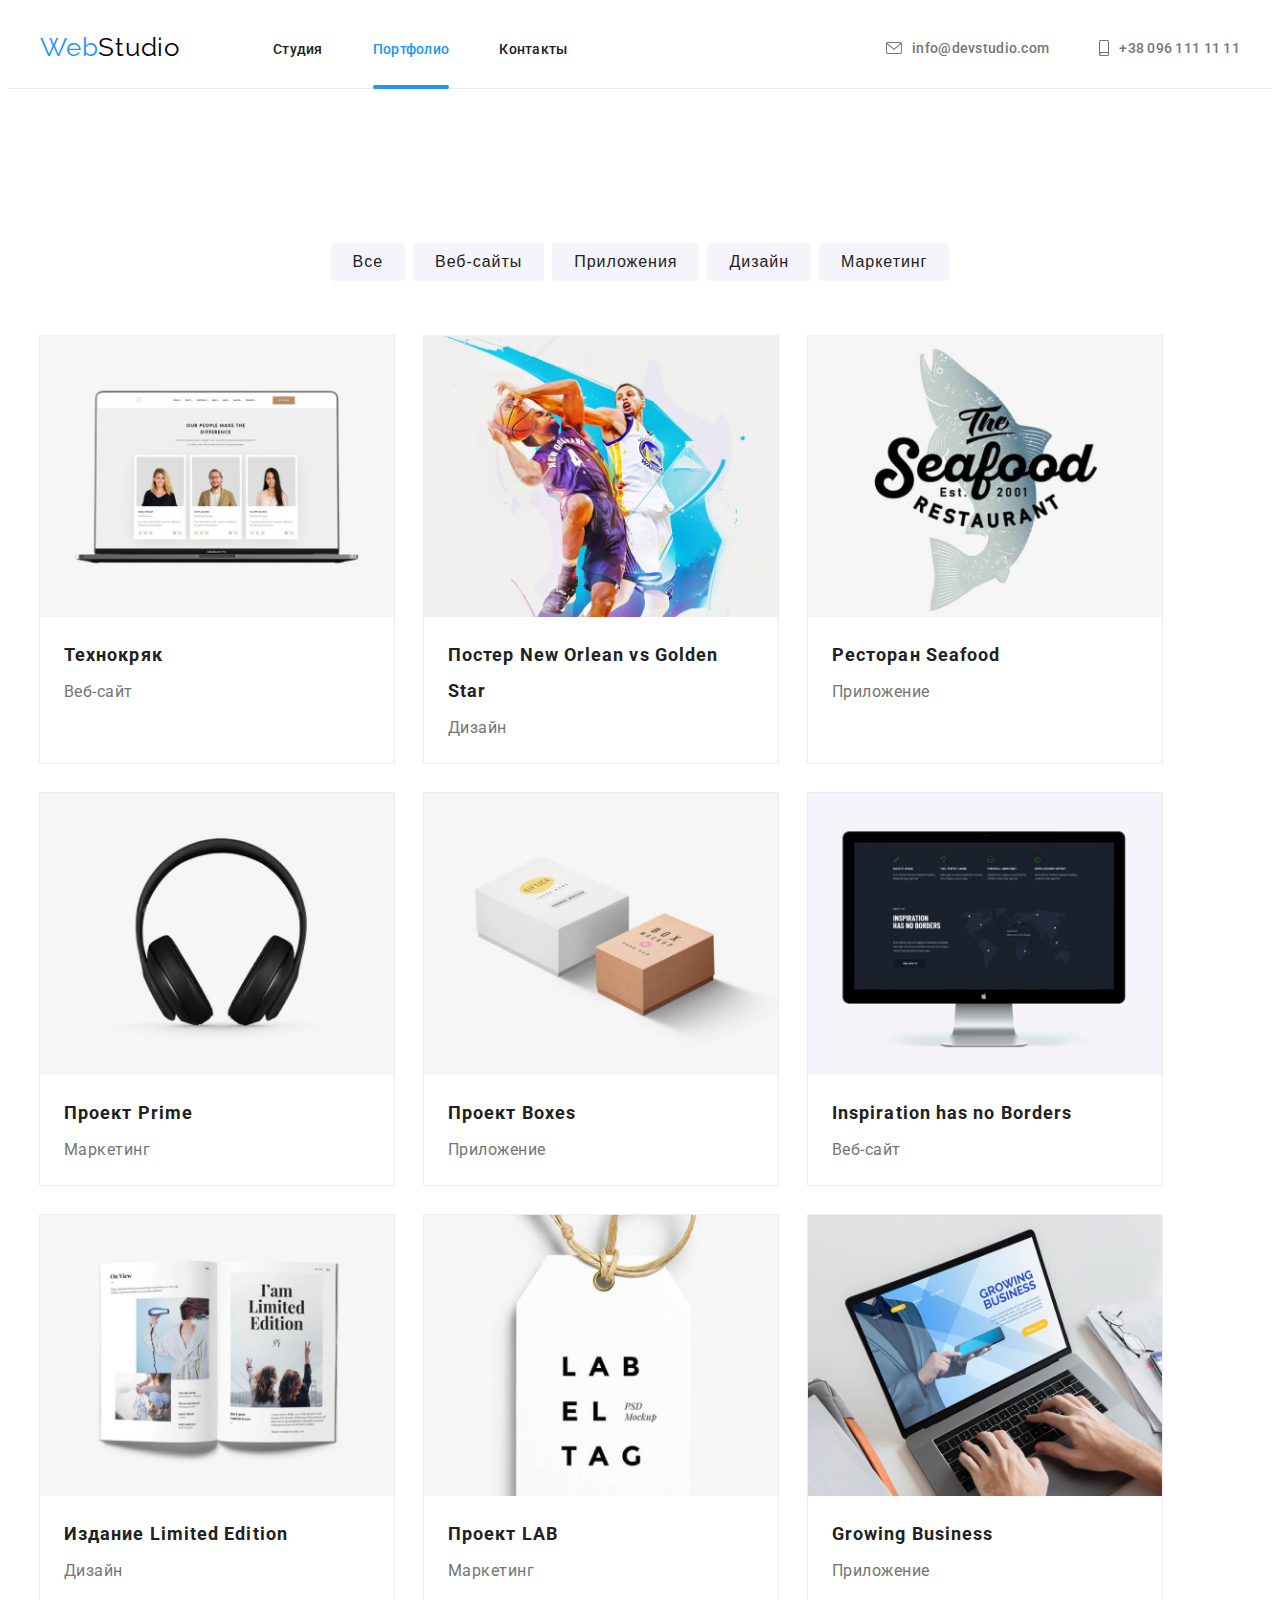
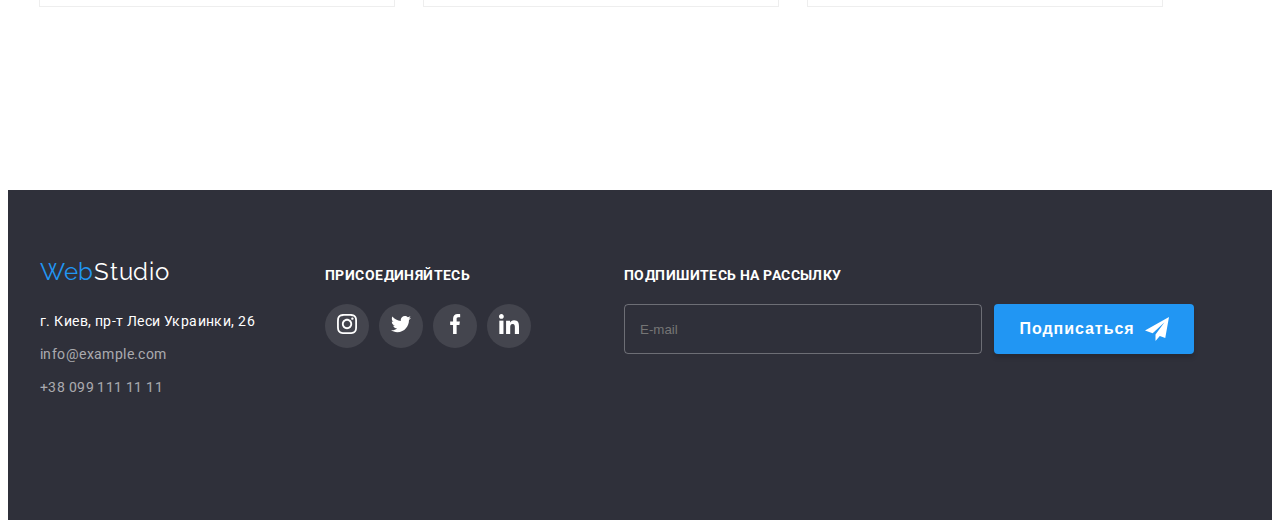
==== commit 9bc2dbc6: "Розкоментовано хедер" ====
--- a/portfolio.html
+++ b/portfolio.html
@@ -15,7 +15,7 @@
 </head>
 
 <body>
-    <!-- <header class="header">
+    <header class="header">
         <div class="container">
             <nav class="navigation">
                 <a class="navigation-logo link" href="#">
@@ -53,7 +53,7 @@
                     </li>
                 </ul>
         </div>
-    </header> -->
+    </header>
     <main>
             <section class="my-work">
                 <div class="container">
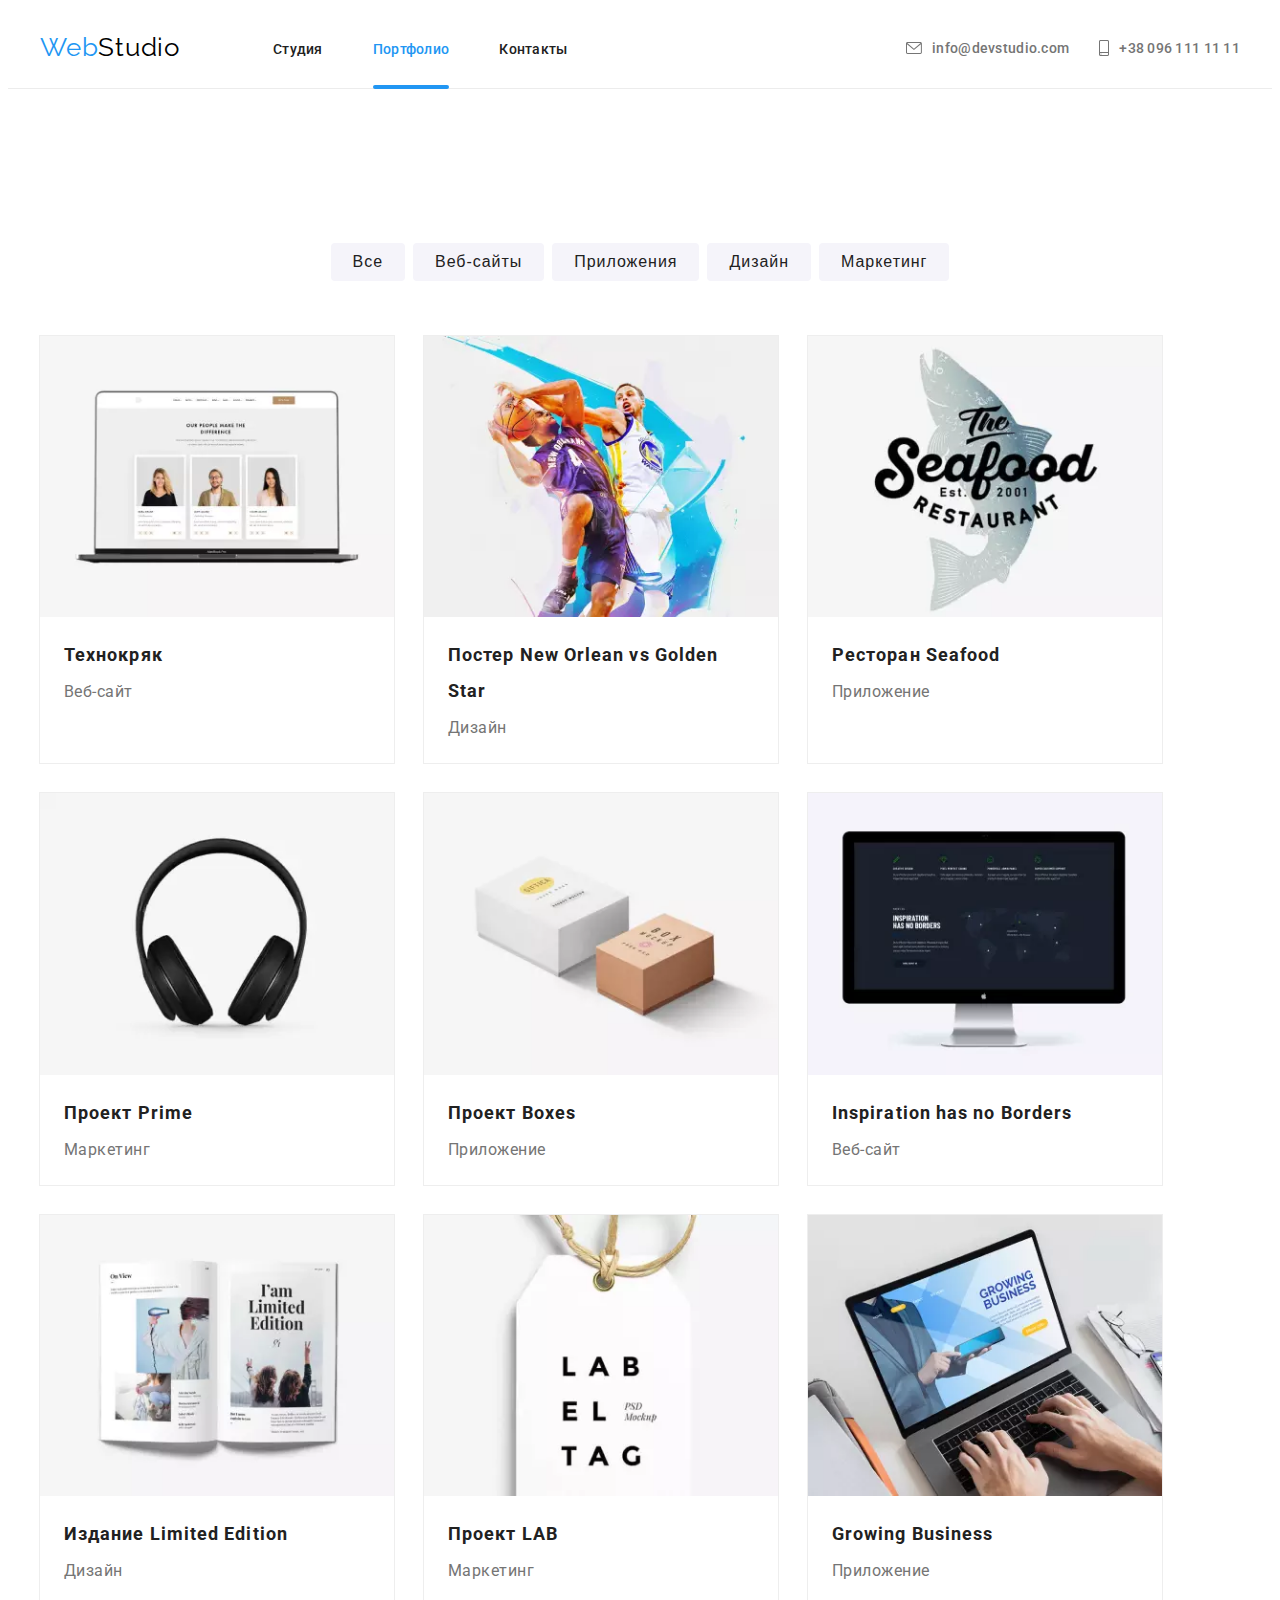
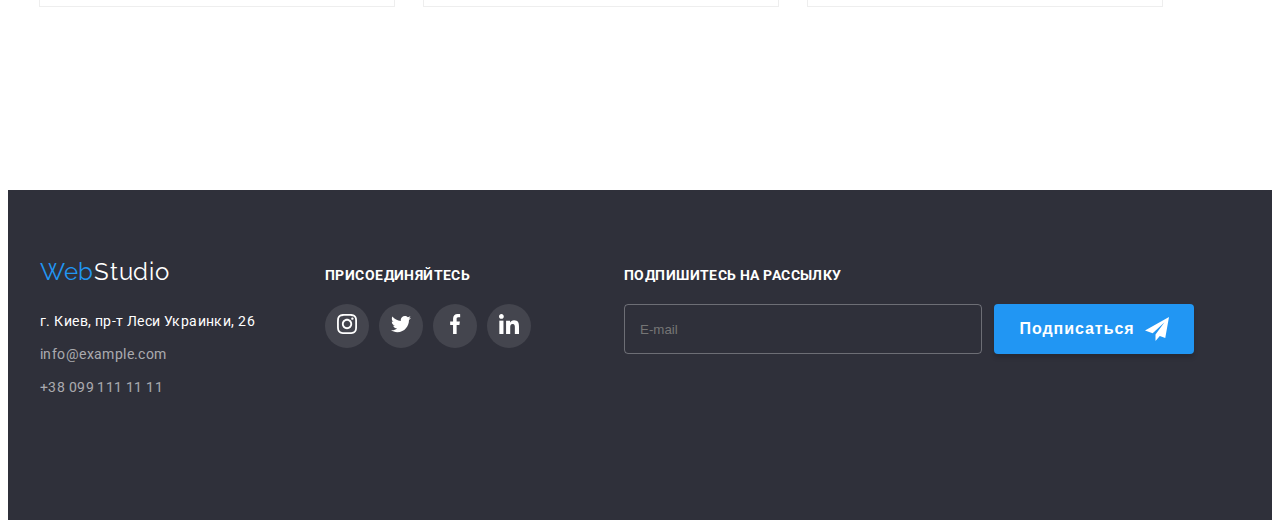
==== commit d2fcfcc8: "Зроблено хедр" ====
--- a/portfolio.html
+++ b/portfolio.html
@@ -79,7 +79,27 @@
                     <li class="my-work-item list">
                         <a class="my-work-link link" href="#">
                             <div class="img-wraper">
-                                <img class="my-work--img" src="./image/our-works/desktop-work-img-1.jpg" alt="ноутбук" >
+
+                                <picture>
+
+                                    <source srcset="./image/our-works/desktop-work-img-1.webp 1x, ./image/our-works/desktop-work-img-1@2x.webp 2x"
+                                        media="(min-width:1200px)" type="image/webp">
+
+                                    <source srcset="./image/our-works/desktop-work-img-1.jpg 1x, ./image/our-works/desktop-work-img-1@2x.jpg 2x"
+                                        media="(min-width:1200px)">
+
+                                    <source srcset="./image/our-works/mobile-work-img-1.webp 1x, ./image/our-works/mobile-work-img-1@2x.webp 2x" media="(min-width:768px)"
+                                        type="image/webp">
+
+                                    <source srcset="./image/our-works/mobile-work-img-1.jpg 1x, ./image/our-works/mobile-work-img-1@2x.jpg 2x" media="(min-width:768px)">
+
+                                    <source srcset="./image/our-works/mobile-work-img-1.webp 1x, ./image/our-works/mobile-work-img-1@2x.webp 2x" type="image/webp">
+
+                                    <source srcset="./image/our-works/mobile-work-img-1.jpg 1x, ./image/our-works/mobile-work-img-1@2x.jpg 2x">
+
+                                    <img class="my-work--img" src="./image/our-works/mobile-work-img-1.jpg" alt="ноутбук" class="img-team">
+                                </picture>
+
                             <p class="overlay">
                                 Технокряк это современная площадка распространения коронавируса. Компании используют эту платформу для цифрового
                                 шпионажа и атак на защищённые сервера конкурентов.
@@ -94,7 +114,26 @@
                     <li class="my-work-item list">
                         <a class="my-work-link link" href="#">
                             <div class="img-wraper">
-                            <img class="my-work--img" src="./image/our-works/desktop-work-img-2.jpg" alt="баскетболисты" >
+                                <picture>
+                                    <source srcset="./image/our-works/desktop-work-img-2.webp 1x, ./image/our-works/desktop-work-img-2@2x.webp 2x"
+                                        media="(min-width:1200px)" type="image/webp">
+
+                                    <source srcset="./image/our-works/desktop-work-img-2.jpg 1x, ./image/our-works/desktop-work-img-2@2x.jpg 2x"
+                                        media="(min-width:1200px)">
+
+                                    <source srcset="./image/our-works/mobile-work-img-2.webp 1x, ./image/our-works/mobile-work-img-2@2x.webp 2x"
+                                        media="(min-width:768px)" type="image/webp">
+
+                                    <source srcset="./image/our-works/mobile-work-img-2.jpg 1x, ./image/our-works/mobile-work-img-2@2x.jpg 2x"
+                                        media="(min-width:768px)">
+
+                                    <source srcset="./image/our-works/mobile-work-img-2.webp 1x, ./image/our-works/mobile-work-img-2@2x.webp 2x"
+                                        type="image/webp">
+
+                                    <source srcset="./image/our-works/mobile-work-img-2.jpg 1x, ./image/our-works/mobile-work-img-2@2x.jpg 2x">
+
+                                    <img class="my-work--img" src="./image/our-works/mobile-work-img-2.jpg" alt="баскетболист" class="img-team">
+                                </picture>
                             <p class="overlay">
                                 Технокряк это современная площадка распространения коронавируса. Компании используют эту платформу для цифрового
                                 шпионажа и атак на защищённые сервера конкурентов.
@@ -109,7 +148,28 @@
                     <li class="my-work-item list">
                         <a class="my-work-link link" href="#">
                             <div class="img-wraper">
-                                <img class="my-work--img" src="./image/our-works/desktop-work-img-3.jpg" alt="логотип" >
+
+
+                                <picture>
+                                    <source srcset="./image/our-works/desktop-work-img-3.webp 1x, ./image/our-works/desktop-work-img-3@2x.webp 2x"
+                                        media="(min-width:1200px)" type="image/webp">
+                                
+                                    <source srcset="./image/our-works/desktop-work-img-3.jpg 1x, ./image/our-works/desktop-work-img-3@2x.jpg 2x"
+                                        media="(min-width:1200px)">
+                                
+                                    <source srcset="./image/our-works/mobile-work-img-3.webp 1x, ./image/our-works/mobile-work-img-3@2x.webp 2x"
+                                        media="(min-width:768px)" type="image/webp">
+                                
+                                    <source srcset="./image/our-works/mobile-work-img-3.jpg 1x, ./image/our-works/mobile-work-img-3@2x.jpg 2x"
+                                        media="(min-width:768px)">
+                                
+                                    <source srcset="./image/our-works/mobile-work-img-3.webp 1x, ./image/our-works/mobile-work-img-3@2x.webp 2x"
+                                        type="image/webp">
+                                
+                                    <source srcset="./image/our-works/mobile-work-img-3.jpg 1x, ./image/our-works/mobile-work-img-3@2x.jpg 2x">
+                                
+                                    <img class="my-work--img" src="./image/our-works/mobile-work-img-3.jpg" alt="ресторан" class="img-team">
+                                </picture>
                                 <p class="overlay">
                                     Технокряк это современная площадка распространения коронавируса. Компании используют эту платформу для цифрового
                                     шпионажа и атак на защищённые сервера конкурентов.
@@ -125,7 +185,27 @@
                     <li class="my-work-item list">
                         <a class="my-work-link link" href="#">
                             <div class="img-wraper">
-                                <img class="my-work--img" src="./image/our-works/desktop-work-img-4.jpg" alt="наушники" >
+
+                                <picture>
+                                    <source srcset="./image/our-works/desktop-work-img-4.webp 1x, ./image/our-works/desktop-work-img-4@2x.webp 2x"
+                                        media="(min-width:1200px)" type="image/webp">
+                                
+                                    <source srcset="./image/our-works/desktop-work-img-4.jpg 1x, ./image/our-works/desktop-work-img-4@2x.jpg 2x"
+                                        media="(min-width:1200px)">
+                                
+                                    <source srcset="./image/our-works/mobile-work-img-4.webp 1x, ./image/our-works/mobile-work-img-4@2x.webp 2x"
+                                        media="(min-width:768px)" type="image/webp">
+                                
+                                    <source srcset="./image/our-works/mobile-work-img-4.jpg 1x, ./image/our-works/mobile-work-img-4@2x.jpg 2x"
+                                        media="(min-width:768px)">
+                                
+                                    <source srcset="./image/our-works/mobile-work-img-4.webp 1x, ./image/our-works/mobile-work-img-4@2x.webp 2x"
+                                        type="image/webp">
+                                
+                                    <source srcset="./image/our-works/mobile-work-img-4.jpg 1x, ./image/our-works/mobile-work-img-4@2x.jpg 2x">
+                                
+                                    <img class="my-work--img" src="./image/our-works/mobile-work-img-4.jpg" alt="навушники" class="img-team">
+                                </picture>
                                 <p class="overlay">
                                     Технокряк это современная площадка распространения коронавируса. Компании используют эту платформу для цифрового
                                     шпионажа и атак на защищённые сервера конкурентов.
@@ -140,7 +220,28 @@
                     <li class="my-work-item list">
                         <a class="my-work-link link" href="#">
                             <div class="img-wraper">
-                                <img class="my-work--img" src="./image/our-works/desktop-work-img-5.jpg" alt="коробки" >
+
+
+                                <picture>
+                                    <source srcset="./image/our-works/desktop-work-img-5.webp 1x, ./image/our-works/desktop-work-img-5@2x.webp 2x"
+                                        media="(min-width:1200px)" type="image/webp">
+                                
+                                    <source srcset="./image/our-works/desktop-work-img-5.jpg 1x, ./image/our-works/desktop-work-img-5@2x.jpg 2x"
+                                        media="(min-width:1200px)">
+                                
+                                    <source srcset="./image/our-works/mobile-work-img-5.webp 1x, ./image/our-works/mobile-work-img-5@2x.webp 2x"
+                                        media="(min-width:768px)" type="image/webp">
+                                
+                                    <source srcset="./image/our-works/mobile-work-img-5.jpg 1x, ./image/our-works/mobile-work-img-5@2x.jpg 2x"
+                                        media="(min-width:768px)">
+                                
+                                    <source srcset="./image/our-works/mobile-work-img-5.webp 1x, ./image/our-works/mobile-work-img52@2x.webp 2x"
+                                        type="image/webp">
+                                
+                                    <source srcset="./image/our-works/mobile-work-img-5.jpg 1x, ./image/our-works/mobile-work-img-5@2x.jpg 2x">
+                                
+                                    <img class="my-work--img" src="./image/our-works/mobile-work-img-5.jpg" alt="коробки" class="img-team">
+                                </picture>
                                 <p class="overlay">
                                     Технокряк это современная площадка распространения коронавируса. Компании используют эту платформу для цифрового
                                     шпионажа и атак на защищённые сервера конкурентов.
@@ -156,7 +257,28 @@
                     <li class="my-work-item list">
                         <a class="my-work-link link" href="#">
                             <div class="img-wraper">
-                                <img class="my-work--img" src="./image/our-works/desktop-work-img-6.jpg" alt="монитор" >
+
+                                <picture>
+                                    <source srcset="./image/our-works/desktop-work-img-6.webp 1x, ./image/our-works/desktop-work-img-6@2x.webp 2x"
+                                        media="(min-width:1200px)" type="image/webp">
+                                
+                                    <source srcset="./image/our-works/desktop-work-img-6.jpg 1x, ./image/our-works/desktop-work-img-6@2x.jpg 2x"
+                                        media="(min-width:1200px)">
+                                
+                                    <source srcset="./image/our-works/mobile-work-img-6.webp 1x, ./image/our-works/mobile-work-img-6@2x.webp 2x"
+                                        media="(min-width:768px)" type="image/webp">
+                                
+                                    <source srcset="./image/our-works/mobile-work-img-6.jpg 1x, ./image/our-works/mobile-work-img-6@2x.jpg 2x"
+                                        media="(min-width:768px)">
+                                
+                                    <source srcset="./image/our-works/mobile-work-img-6.webp 1x, ./image/our-works/mobile-work-img-6@2x.webp 2x"
+                                        type="image/webp">
+                                
+                                    <source srcset="./image/our-works/mobile-work-img-6.jpg 1x, ./image/our-works/mobile-work-img-6@2x.jpg 2x">
+                                
+                                    <img class="my-work--img" src="./image/our-works/mobile-work-img6.jpg" alt="монитор" class="img-team">
+                                </picture>
+                                
                                 <p class="overlay">
                                     Технокряк это современная площадка распространения коронавируса. Компании используют эту платформу для цифрового
                                     шпионажа и атак на защищённые сервера конкурентов.
@@ -172,7 +294,28 @@
                     <li class="my-work-item list">
                         <a class="my-work-link link" href="#">
                             <div class="img-wraper">
-                                <img class="my-work--img" src="./image/our-works/desktop-work-img-7.jpg" alt="книга" >
+
+                                <picture>
+                                    <source srcset="./image/our-works/desktop-work-img-7.webp 1x, ./image/our-works/desktop-work-img-7@2x.webp 2x"
+                                        media="(min-width:1200px)" type="image/webp">
+                                
+                                    <source srcset="./image/our-works/desktop-work-img-7.jpg 1x, ./image/our-works/desktop-work-img-7@2x.jpg 2x"
+                                        media="(min-width:1200px)">
+                                
+                                    <source srcset="./image/our-works/mobile-work-img-7.webp 1x, ./image/our-works/mobile-work-img-7@2x.webp 2x"
+                                        media="(min-width:768px)" type="image/webp">
+                                
+                                    <source srcset="./image/our-works/mobile-work-img-7.jpg 1x, ./image/our-works/mobile-work-img-7@2x.jpg 2x"
+                                        media="(min-width:768px)">
+                                
+                                    <source srcset="./image/our-works/mobile-work-img-7.webp 1x, ./image/our-works/mobile-work-img-7@2x.webp 2x"
+                                        type="image/webp">
+                                
+                                    <source srcset="./image/our-works/mobile-work-img-7.jpg 1x, ./image/our-works/mobile-work-img-7@2x.jpg 2x">
+                                
+                                    <img class="my-work--img" src="./image/our-works/mobile-work-img7.jpg" alt="книга" class="img-team">
+                                </picture>
+                    
                                 <p class="overlay">
                                     Технокряк это современная площадка распространения коронавируса. Компании используют эту платформу для цифрового
                                     шпионажа и атак на защищённые сервера конкурентов.
@@ -188,7 +331,29 @@
                     <li class="my-work-item list">
                         <a class="my-work-link link" href="#">
                             <div class="img-wraper">
-                                <img class="my-work--img" src="./image/our-works/desktop-work-img-8.jpg" alt="ярлык" >
+
+
+                                <picture>
+                                    <source srcset="./image/our-works/desktop-work-img-8.webp 1x, ./image/our-works/desktop-work-img-8@2x.webp 2x"
+                                        media="(min-width:1200px)" type="image/webp">
+                                
+                                    <source srcset="./image/our-works/desktop-work-img-8.jpg 1x, ./image/our-works/desktop-work-img-8@2x.jpg 2x"
+                                        media="(min-width:1200px)">
+                                
+                                    <source srcset="./image/our-works/mobile-work-img-8.webp 1x, ./image/our-works/mobile-work-img-8@2x.webp 2x"
+                                        media="(min-width:768px)" type="image/webp">
+                                
+                                    <source srcset="./image/our-works/mobile-work-img-8.jpg 1x, ./image/our-works/mobile-work-img-8@2x.jpg 2x"
+                                        media="(min-width:768px)">
+                                
+                                    <source srcset="./image/our-works/mobile-work-img-8.webp 1x, ./image/our-works/mobile-work-img-8@2x.webp 2x"
+                                        type="image/webp">
+                                
+                                    <source srcset="./image/our-works/mobile-work-img-8.jpg 1x, ./image/our-works/mobile-work-img-8@2x.jpg 2x">
+                                
+                                    <img class="my-work--img" src="./image/our-works/mobile-work-img8.jpg" alt="ярлык" class="img-team">
+                                </picture>
+                                
                                 <p class="overlay">
                                     Технокряк это современная площадка распространения коронавируса. Компании используют эту платформу для цифрового
                                     шпионажа и атак на защищённые сервера конкурентов.
@@ -204,7 +369,28 @@
                     <li class="my-work-item list">
                         <a class="my-work-link link" href="#">
                             <div class="img-wraper">
-                                <img class="my-work--img" src="./image/our-works/desktop-work-img-9.jpg" alt="работа на ноутбуке" >
+
+                                    <picture>
+                                        <source srcset="./image/our-works/desktop-work-img-9.webp 1x, ./image/our-works/desktop-work-img-9@2x.webp 2x"
+                                            media="(min-width:1200px)" type="image/webp">
+                                    
+                                        <source srcset="./image/our-works/desktop-work-img-9.jpg 1x, ./image/our-works/desktop-work-img-9@2x.jpg 2x"
+                                            media="(min-width:1200px)">
+                                    
+                                        <source srcset="./image/our-works/mobile-work-img-9.webp 1x, ./image/our-works/mobile-work-img-9@2x.webp 2x"
+                                            media="(min-width:768px)" type="image/webp">
+                                    
+                                        <source srcset="./image/our-works/mobile-work-img-9.jpg 1x, ./image/our-works/mobile-work-img-9@2x.jpg 2x"
+                                            media="(min-width:768px)">
+                                    
+                                        <source srcset="./image/our-works/mobile-work-img-9.webp 1x, ./image/our-works/mobile-work-img-9@2x.webp 2x"
+                                            type="image/webp">
+                                    
+                                        <source srcset="./image/our-works/mobile-work-img-9.jpg 1x, ./image/our-works/mobile-work-img-9@2x.jpg 2x">
+                                    
+                                        <img class="my-work--img" src="./image/our-works/mobile-work-img9.jpg" alt="работа на ноутбуке" class="img-team">
+                                    </picture>
+                                
                                 <p class="overlay">
                                     Технокряк это современная площадка распространения коронавируса. Компании используют эту платформу для цифрового
                                     шпионажа и атак на защищённые сервера конкурентов.
--- a/css/main.min.css
+++ b/css/main.min.css
@@ -1,2 +1,2 @@
-:root{--primary-text-color: #757575;--secondary-text-color: #212121;--accent-color: #2196f3;--primary-icon-color: #afb1b8;--background-icon-footer-color: rgba(255, 255, 255, 0.1);--primary-footer-head-color: #2f303a;--primary-team-color: #f5f4fa;--primary-black-color: #000000;--primary-white-color: #ffffff;--hover-color-btn: #188ce8;--primary-backgroun-color-team: #f5f4fa;--primary-white-transparent: rgba(255, 255, 255, 0.6);--primary-background-color-description-img: rgba(47, 48, 58, 0.8);--primary-backdrop-color: rgba(0, 0, 0, 0.2)}.visually-hidden{position:absolute !important;clip:rect(1px 1px 1px 1px);clip:rect(1px, 1px, 1px, 1px);padding:0 !important;border:0 !important;height:1px !important;width:1px !important;overflow:hidden}img{display:block;max-width:100%;height:auto}h1,h2,h3,h4,h5,h6,p{margin:0}ul,ol{margin:0;padding:0}img{display:block}.link{text-decoration:none}.list{list-style:none}body{background-color:var(--primary-white-color);color:var(--primary-text-color);font-family:Roboto, sans-serif}.container{width:100%;padding:0 15px}@media screen and (min-width: 480px){.container{width:480px;margin:0 auto}}@media screen and (min-width: 768px){.container{width:768px}}@media screen and (min-width: 1200px){.container{width:1200px}.header .container{display:flex;align-items:center}.my-work .container{padding-top:94px;padding-bottom:94px}footer .container{display:flex;align-items:baseline}}.navigation-logo{padding-top:24px;padding-bottom:25px}.navigation{display:flex;align-items:center}.nav-list{display:flex;align-items:center}.contakt-link{display:flex;align-items:center;font-weight:500;font-size:14px;line-height:1.143;letter-spacing:0.02em;color:var(--primary-text-color);transition:color 250ms cubic-bezier(0.4, 0, 0.2, 1)}.contakt-link:hover,.contakt-link:focus{color:var(--accent-color)}.contakct-icon{margin-right:10px;fill:currentColor;transition:fill 250ms cubic-bezier(0.4, 0, 0.2, 1)}.contakt-link:hover .contakct-icon,.contakt-link:focus .contakct-icon{fill:var(--accent-color)}.nav-link,.contakt-link{padding:32px 0px}.contakt-list{display:flex;align-items:center;margin-left:auto}.logo-mail{width:16px;height:12px}.logo-tel{width:10px;height:16px}.nav-list-item:not(:last-child),.contakt-list-item:not(:last-child){margin-right:50px}.nav-link{position:relative;color:var(--secondary-text-color);font-weight:500;font-size:14px;line-height:1.143;letter-spacing:0.02em;transition:color 250ms cubic-bezier(0.4, 0, 0.2, 1)}.nav-link:hover,.nav-link:focus{color:var(--accent-color)}.accent{color:var(--accent-color);font-weight:500;font-size:14px;line-height:1.143;letter-spacing:0.02em}.accent::after{content:"";display:block;width:100%;height:4px;border-radius:2px;position:absolute;left:0px;bottom:0px;background-color:var(--accent-color)}.header{border-bottom:1px solid #ececec}.hero{max-width:480px;height:400px;padding-top:118px;margin:0 auto;margin-bottom:60px;text-align:center;background-color:var(--primary-footer-head-color);background-image:linear-gradient(rgba(47,48,58,0.4), rgba(47,48,58,0.4)),url(../image/hero/mobile-backgrond-img.jpg);background-size:480px 400px}.header-title{font-weight:900;font-size:26px;line-height:1.62;text-align:center;letter-spacing:0.06em;text-transform:uppercase;color:var(--primary-white-color);margin-bottom:30px}@media screen and (min-device-pixel-ratio: 2) and (min-width: 480px), screen and (min-resolution: 192dpi) and (min-width: 480px), screen and (min-resolution: 2dppx) and (min-width: 480px){.hero{background-image:linear-gradient(rgba(47,48,58,0.4), rgba(47,48,58,0.4)),url(../image/hero/mobile-backgrond-img@2x.jpg)}}@media screen and (min-width: 768px){.hero{max-width:768px;height:400px;background-image:linear-gradient(rgba(47,48,58,0.4), rgba(47,48,58,0.4)),url(../image/hero/tablet-backgrond-img.jpg);background-size:768px 400px}}@media screen and (min-device-pixel-ratio: 2) and (min-width: 768px), screen and (min-resolution: 192dpi) and (min-width: 768px), screen and (min-resolution: 2dppx) and (min-width: 768px){.hero{background-image:linear-gradient(rgba(47,48,58,0.4), rgba(47,48,58,0.4)),url(../image/hero/tablet-backgrond-img@2x.jpg)}}@media screen and (min-width: 1200px){.hero{max-width:1600px;height:600px;background-image:linear-gradient(rgba(47,48,58,0.4), rgba(47,48,58,0.4)),url(../image/hero/desktop-backgrond-img.jpg);background-size:1600px 600px}.header-title{font-size:44px;line-height:1.364}}@media screen and (min-device-pixel-ratio: 2) and (min-width: 1200px), screen and (min-resolution: 192dpi) and (min-width: 1200px), screen and (min-resolution: 2dppx) and (min-width: 1200px){.hero{background-image:linear-gradient(rgba(47,48,58,0.4), rgba(47,48,58,0.4)),url(../image/hero/desktop-backgrond-img@2x.jpg)}}.order-btn{font-weight:700;font-size:16px;line-height:1.875;letter-spacing:0.06em;color:var(--primary-white-color);background:var(--accent-color);min-width:200px;border:transparent;box-shadow:0px 4px 4px rgba(0,0,0,0.15);border-radius:4px;padding:10px 32px;cursor:pointer;transition:background 250ms cubic-bezier(0.4, 0, 0.2, 1)}.order-btn:hover,.order-btn:focus{background:var(--hover-color-btn)}.benefits-list h3{font-weight:700;font-size:14px;line-height:1.143;letter-spacing:0.03em;text-transform:uppercase;color:var(--secondary-text-color);text-align:center;margin-bottom:10px}.benefits-list p{font-weight:400;font-size:14px;line-height:1.714;letter-spacing:0.03em}.benefits-list .benefits-item{margin-bottom:30px}.benefits-list .thumb-benefits{height:120px;background-color:var(--primary-team-color);display:flex;justify-content:center;align-items:center;margin-bottom:30px}.benefits-list .benefits-icon{width:70px;height:70px}@media screen and (min-width: 768px){.benefits-list{display:flex;flex-wrap:wrap}.benefits-list h3{text-align:left}.benefits-item{width:354px}.benefits-item:nth-child(odd){margin-right:30px}}@media screen and (min-width: 1200px){.benefits-section{padding:94px 0px}.benefits-item{max-width:270px}.benefits-item:not(:last-child){margin-right:30px}.thumb-benefits{height:120px;background-color:var(--primary-team-color);display:flex;justify-content:center;align-items:center;margin-bottom:30px}}@media screen and (max-width: 1200px){.section-about{display:none}}@media screen and (min-width: 1200px){.section-about{padding-bottom:94px}.section-about-title{font-weight:700;font-size:36px;line-height:1.167;text-align:center;letter-spacing:0.03em;color:var(--secondary-text-color);margin-bottom:50px}.about-list{display:flex}.about-item{position:relative}.about-item:not(:last-child){margin-right:30px}.description-img{display:flex;align-items:center;justify-content:center;font-family:Roboto;font-style:normal;font-weight:700;font-size:14px;line-height:1.14;letter-spacing:0.03em;text-transform:uppercase;color:var(--primary-white-color);background:var(--primary-background-color-description-img);width:100%;height:70px;position:absolute;bottom:0px;left:0px}}.section-team{margin:0 auto;background-color:var(--primary-backgroun-color-team);padding:60px 0px}.team-title{font-weight:700;font-size:28px;line-height:1.18;text-align:center;letter-spacing:0.03em;color:var(--secondary-text-color);margin-bottom:30px}.img-team{width:100%}.team-item{box-shadow:0px 1px 3px rgba(0,0,0,0.12),0px 1px 1px rgba(0,0,0,0.14),0px 2px 1px rgba(0,0,0,0.2);border-radius:0px 0px 4px 4px;background-color:var(--primary-white-color)}.team-item:not(:last-child){margin-bottom:30px}.developers-information{text-align:center;height:162px;padding-top:30px;padding-bottom:30px}.developers-information>p{font-weight:400;font-size:16px;line-height:1.188;letter-spacing:0.03em;margin-bottom:16px}.name-developers{margin-bottom:10px;font-weight:500;font-size:16px;line-height:1.188;letter-spacing:0.03em;color:var(--secondary-text-color)}.list-socialnetwork{display:flex;justify-content:center;flex-wrap:wrap}.list-item-icon:not(:last-child){margin-right:10px}.icon{display:flex;justify-content:center;align-items:center;width:44px;height:44px;border-radius:50%}.icon:hover,.icon:focus{background-color:var(--accent-color)}.social-link{display:flex;justify-content:center;align-items:center;width:44px;height:44px}.socialnetwork-link{fill:var(--primary-icon-color);width:20px;height:20px;transition:fill 250ms cubic-bezier(0.4, 0, 0.2, 1)}.list-item-icon:hover .socialnetwork-link,.list-item-icon:focus .socialnetwork-link{fill:var(--primary-white-color)}@media screen and (min-width: 768px){.team-list{display:flex;flex-wrap:wrap}.team-item{max-width:354px;margin-bottom:30px}.team-item:nth-child(odd){margin-right:30px}}@media screen and (min-width: 1200px){.section-team{padding:94px 0px}.img-team{width:270px;height:260px}.team-item:not(:last-child){margin-right:30px}.team-title{font-weight:700;font-size:36px;line-height:1.167;text-align:center;letter-spacing:0.03em;color:var(--secondary-text-color);margin-bottom:50px}.developers-information{padding-left:32px;padding-right:32px}.list-socialnetwork{justify-content:space-between}.icon{width:44px;height:44px;border-radius:50%;cursor:pointer;transition:background 250ms cubic-bezier(0.4, 0, 0.2, 1)}.icon:hover,.icon:focus{background-color:var(--accent-color)}}.client-section{padding-top:60px;padding-bottom:60px}.list-client{display:flex;flex-wrap:wrap;margin-left:-15px;margin-right:-15px}.team-title{font-weight:700px;font-size:28px;line-height:1.8;text-align:center;letter-spacing:0.03em}.list-item-client{display:flex;align-content:center;justify-content:center;margin-bottom:30px;width:calc((100% - 15px * 4) / 2);height:90px;margin-left:15px;margin-right:15px}.client-link{display:flex;justify-content:center;align-items:center;width:100%;height:100%;border:1px solid var(--primary-icon-color);border-radius:4px;fill:var(--primary-icon-color);transition:fill 250ms cubic-bezier(0.4, 0, 0.2, 1),border 250ms cubic-bezier(0.4, 0, 0.2, 1)}.logo1{width:44px;height:49px}.logo2{width:40px;height:52px}.logo3{width:41px;height:42px}.logo4{width:80px;height:42px}.logo5{width:59px;height:47px}.logo6{width:88px;height:45px}@media screen and (min-width: 768px){.list-client{display:flex;justify-content:center;align-items:center}.list-item-client{margin-right:15px;margin-left:15px;width:226px}}@media screen and (min-width: 1200px){.client-section{padding-top:94px;padding-bottom:94px}.team-title{font-weight:700px;font-size:36px;line-height:1.7;text-align:center;letter-spacing:0.03em}.list-item-client{margin-right:15px;margin-left:15px}.list-item-client{width:170px;height:90px}.client-link:focus,.client-link:hover{border-color:var(--accent-color)}.client-link:focus,.client-link:hover{fill:var(--accent-color)}}footer{background-color:var(--primary-footer-head-color);padding:60px 0px}.socialnetwork-link-footer{fill:var(--primary-white-color);width:20px;height:20px}.footer-logo-link{display:flex;justify-content:center;margin:0 auto;margin-bottom:17px;color:var(--primary-white-color);font-family:Raleway, sans-serif;font-weight:400;font-size:24px;line-height:1.8;letter-spacing:0.03em}.address-list-str{text-align:center}.address{font-style:normal;font-weight:400;font-size:14px;line-height:1.714;letter-spacing:0.03em;color:var(--primary-white-transparent)}.color-white-addr{color:var(--primary-white-color)}.address-item{margin-bottom:8px}.address-item:last-child{margin-bottom:60px}.title-footer-social{text-align:center;font-weight:700;font-size:14px;line-height:1.14;letter-spacing:0.03em;text-transform:uppercase;color:var(--primary-white-color);margin-bottom:20px}.footer-social-link{display:flex;justify-content:center;align-items:center;width:44px;height:44px;border-radius:50%;background-color:var(--background-icon-footer-color);cursor:pointer;transition:background 250ms cubic-bezier(0.4, 0, 0.2, 1)}.list-socialnetwork{margin-bottom:60px;flex-wrap:nowrap}.input-footer{display:flex;flex-direction:column;text-align:center}.input-mail-footer{display:flex;width:100%;height:50px;color:var(--primary-white-color);border:1px solid rgba(255,255,255,0.3);box-sizing:border-box;background-color:rgba(0,0,0,0);border-radius:4px;padding:16px 15px;margin-bottom:20px}.footer-modal-btn{display:flex;justify-content:center;align-items:center;margin:0 auto;font-weight:700;font-size:16px;line-height:1.875;letter-spacing:0.06em;color:var(--primary-white-color);background:var(--accent-color);min-width:200px;height:50px;border:transparent;box-shadow:0px 4px 4px rgba(0,0,0,0.15);border-radius:4px;cursor:pointer;transition:background 250ms cubic-bezier(0.4, 0, 0.2, 1)}.icon-telegr-btn{margin-left:10px;height:24px;width:24px}@media screen and (min-width: 768px){.container-footer{display:flex;justify-content:center;align-items:baseline}.conteiner-footer-address{justify-content:center;align-items:center;margin-right:165px}.input-mail-footer{display:flex;margin:0 auto;margin-bottom:20px;width:450px}}@media screen and (min-width: 1200px){.conteiner-footer-address{margin-right:70px}.footer-logo-link{justify-content:left}.address-list-str{text-align:left}.address-item:not(:last-child){margin-bottom:9px}.footer-social{margin-right:93px}.title-footer-social{text-align:left}.footer-social-link:hover,.footer-social-link:focus{background-color:var(--accent-color)}.footer-social-link:not(:last-child){margin-right:10px}.container-footer{align-items:baseline}.footer-form{display:flex;align-items:baseline;justify-content:center}.input-mail-footer{width:358px;height:50px;margin-right:12px}.icon-telegr-btn{margin-left:10px;height:24px;width:24px}}.my-work{padding-top:60px;padding-bottom:60px}.list-button{display:flex;flex-wrap:wrap;margin-bottom:40px}.button-item:not(:last-child){margin-right:8px}.button-title{font-weight:500;font-size:16px;line-height:1.625;text-align:center;letter-spacing:0.03em;color:var(--secondary-text-color);background:var(--primary-backgroun-color-team);font-size:16px;line-height:1.6;letter-spacing:0.06em;min-width:73px;height:38px;margin-bottom:15px;border:none;border-radius:4px;padding:6px 22px;cursor:pointer;transition:color 250ms cubic-bezier(0.4, 0, 0.2, 1),background 250ms cubic-bezier(0.4, 0, 0.2, 1),box-shadow 250ms cubic-bezier(0.4, 0, 0.2, 1)}.button-title:hover,.button-title:focus{color:var(--primary-white-color);background:var(--accent-color);box-shadow:0px 3px 1px rgba(0,0,0,0.1),0px 1px 2px rgba(0,0,0,0.08),0px 2px 2px rgba(0,0,0,0.12)}@media screen and (min-width: 768px){.list-button{justify-content:center}}.my-work-list{margin-left:-15px;margin-right:-15px}.my-work--img{width:100%}.my-work-item{outline:1px solid #eeeeee;margin-left:15px;margin-right:15px;margin-bottom:30px;transition:box-shadow 250ms cubic-bezier(0.4, 0, 0.2, 1)}.my-work-item:focus,.my-work-item:hover{box-shadow:0px 1px 1px rgba(0,0,0,0.12),0px 4px 4px rgba(0,0,0,0.06),1px 4px 6px rgba(0,0,0,0.16)}.my-work-title{font-weight:700;font-size:18px;line-height:2;letter-spacing:0.06em;color:var(--secondary-text-color);margin-bottom:4px}.my-work-text{font-size:16px;line-height:1.875;letter-spacing:0.03em;color:var(--primary-text-color)}.description-my-work{padding:20px 24px}.img-wraper{position:relative;overflow:hidden}.overlay{position:absolute;left:0;top:0;width:100%;height:100%;background-color:rgba(33,150,243,0.9);font-family:Roboto;font-weight:400;font-size:18px;line-height:1.56;letter-spacing:0.03em;color:var(--primary-white-color);padding:64px 23px;transform:translateY(100%);transition:transform 250ms cubic-bezier(0.4, 0, 0.2, 1)}.my-work-link:hover .overlay,.my-work-link:focus .overlay{transform:translateY(0)}@media screen and (min-width: 768px){.my-work-list{display:flex;flex-wrap:wrap}.my-work-item{width:354px}}.backdrop{position:fixed;top:0;left:0;width:100%;height:100%;background-color:var(--primary-backdrop-color);transition:all 250ms cubic-bezier(0.4, 0, 0.2, 1)}.modal{position:absolute;top:50%;left:50%;transform:translate(-50%, -50%);width:528px;height:581px;padding:40px;background:var(--primary-white-color);box-shadow:0px 1px 3px rgba(0,0,0,0.12),0px 1px 1px rgba(0,0,0,0.14),0px 2px 1px rgba(0,0,0,0.2);border-radius:4px}.modal-close-btn{position:absolute;top:8px;right:8px;width:30px;height:30px;background:var(--primary-white-color);border:1px solid rgba(0,0,0,0.1);border-radius:50%;fill:#000000;cursor:pointer}.icon-close{width:11px;height:11px}.is-hidden{opacity:0;visibility:hidden;pointer-events:none}.modal-title{font-weight:700;font-size:20px;line-height:1.15;text-align:center;letter-spacing:0.03em;color:var(--secondary-text-color);margin-bottom:12px}.modal-form-input-label{font-weight:400;font-size:12px;line-height:1.17;letter-spacing:0.01em}.modal-form{display:flex;flex-direction:column}.modal-form-input-wrapper{display:block;position:relative;margin-top:4px;margin-bottom:10px}.modal-form-input{display:block;width:100%;height:40px;border:1px solid rgba(33,33,33,0.2);border-radius:4px;padding-left:42px;transition:border-color 250ms linear}.modal-form-input:focus{outline:none;border-color:var(--accent-color)}.modal-form-icon{position:absolute;top:50%;left:12px;transform:translateY(-50%);display:block;width:18px;height:18px;transition:background-color 250ms linear}.modal-form-input:focus+.modal-form-icon{fill:var(--accent-color)}.modal-form-message{font-size:14px;line-height:1.143;letter-spacing:0.01em;display:block;width:100%;height:120px;border:1px solid rgba(33,33,33,0.2);border-radius:4px;resize:none;transition:border-color 250ms linear;padding:15px;margin-top:4px;margin-bottom:20px}.modal-form-message:focus{outline:none;border-color:var(--accent-color)}.modal-form-message::placeholder{color:rgba(117,117,117,0.5)}.modal-form-check-policy:checked+.modal-form-label-policy::before{background-image:url(../image/icon-check.svg);outline:none}.modal-form-check-policy:focus+.modal-form-label-policy::before{box-shadow:0 0 0 2px blue}.modal-form-label-policy{display:flex;align-items:center;justify-content:center;margin-bottom:30px;font-size:14px;line-height:1.714}.modal-form-label-policy a{color:var(--accent-color);margin-left:5px}.modal-form-label-policy::before{display:inline-block;width:16px;height:15px;outline:1px solid #000;content:"";margin-right:10px}.order-btn-modal{align-self:center;font-weight:700;font-size:16px;line-height:1.875;letter-spacing:0.06em;color:var(--primary-white-color);background:var(--accent-color);min-width:200px;height:50px;border:transparent;box-shadow:0px 4px 4px rgba(0,0,0,0.15);border-radius:4px;cursor:pointer;transition:background 250ms cubic-bezier(0.4, 0, 0.2, 1)}.navigation-logo{color:var(--primary-black-color);font-family:Raleway, sans-serif;font-weight:400;font-size:26px;line-height:1.2;letter-spacing:0.03em;margin-right:93px;align-items:center}.logo-color-web{color:var(--accent-color)}
+:root{--primary-text-color: #757575;--secondary-text-color: #212121;--accent-color: #2196f3;--primary-icon-color: #afb1b8;--background-icon-footer-color: rgba(255, 255, 255, 0.1);--primary-footer-head-color: #2f303a;--primary-team-color: #f5f4fa;--primary-black-color: #000000;--primary-white-color: #ffffff;--hover-color-btn: #188ce8;--primary-backgroun-color-team: #f5f4fa;--primary-white-transparent: rgba(255, 255, 255, 0.6);--primary-background-color-description-img: rgba(47, 48, 58, 0.8);--primary-backdrop-color: rgba(0, 0, 0, 0.2)}.visually-hidden{position:absolute !important;clip:rect(1px 1px 1px 1px);clip:rect(1px, 1px, 1px, 1px);padding:0 !important;border:0 !important;height:1px !important;width:1px !important;overflow:hidden}img{display:block;max-width:100%;height:auto}h1,h2,h3,h4,h5,h6,p{margin:0}ul,ol{margin:0;padding:0}img{display:block}.link{text-decoration:none}.list{list-style:none}body{background-color:var(--primary-white-color);color:var(--primary-text-color);font-family:Roboto, sans-serif}.container{width:100%;padding:0 15px}@media screen and (min-width: 480px){.container{width:480px;margin:0 auto}}@media screen and (min-width: 768px){.container{width:768px}}@media screen and (min-width: 1200px){.container{width:1200px}.header .container{display:flex;align-items:center}.my-work .container{padding-top:94px;padding-bottom:94px}footer .container{display:flex;align-items:baseline}}.container{position:relative}.header{display:flex;align-items:center;height:60px;border-bottom:1px solid #ececec}.nav-list,.contakt-list{display:none}.navigation-logo{color:var(--primary-black-color);font-family:Raleway, sans-serif;font-weight:700;font-size:24px;line-height:1.16;letter-spacing:0.03em}.header-open-menu-btn{position:absolute;top:10px;right:5px;fill:#000000;cursor:pointer;background-color:transparent;border:none}.header-burger-btn{width:40px;height:40px}.logo-color-web{color:var(--accent-color)}.header-open-menu-btn:focus,.header-open-menu-btn:hover{fill:var(--accent-color)}@media screen and (min-width: 768px){.navigation{display:flex}.navigation-logo{margin-right:88px}.header-open-menu-btn{display:none}.nav-list{display:flex;align-items:center;justify-content:center;margin-right:70px}.contakt-list{display:flex;flex-direction:column;margin-left:auto}.contakt-list-item:not(:last-child){margin-bottom:10px}.contakt-link{display:flex;align-items:center;font-weight:500;font-size:12px;line-height:1.16;letter-spacing:0.02em;color:var(--primary-text-color);transition:color 250ms cubic-bezier(0.4, 0, 0.2, 1)}.contakt-link:hover,.contakt-link:focus{color:var(--accent-color)}.contakct-icon{margin-right:10px;fill:currentColor;transition:fill 250ms cubic-bezier(0.4, 0, 0.2, 1)}.contakt-link:hover .contakct-icon,.contakt-link:focus .contakct-icon{fill:var(--accent-color)}.logo-mail{width:14px;height:10px}.logo-tel{width:10px;height:14px}.nav-list-item:not(:last-child){margin-right:50px}.nav-link{position:relative;color:var(--secondary-text-color);font-weight:500;font-size:14px;line-height:1.143;letter-spacing:0.02em;padding-bottom:21px;align-items:center;transition:color 250ms cubic-bezier(0.4, 0, 0.2, 1)}.nav-link:hover,.nav-link:focus{color:var(--accent-color)}.accent{color:var(--accent-color);font-weight:500;font-size:14px;line-height:1.143;letter-spacing:0.02em}.accent::after{content:"";display:block;width:100%;height:4px;border-radius:2px;position:absolute;left:0px;bottom:0px;background-color:var(--accent-color)}}@media screen and (min-width: 1200px){.header{height:80px}.navigation-logo{color:var(--primary-black-color);font-family:Raleway, sans-serif;font-weight:700;font-size:26px;line-height:1.2;letter-spacing:0.03em;margin-right:93px;align-items:center}.navigation{display:flex}.nav-list{display:flex;align-items:center;margin-right:305px}.contakt-link{font-weight:500;font-size:14px;line-height:1.143;letter-spacing:0.02em;color:var(--primary-text-color);transition:color 250ms cubic-bezier(0.4, 0, 0.2, 1)}.contakt-link:hover,.contakt-link:focus{color:var(--accent-color)}.contakt-list-item{display:flex;align-items:center}.contakt-list-item:not(:last-child){margin-right:30px;margin-bottom:0px}.logo-mail{width:16px;height:12px}.logo-tel{width:10px;height:16px}.nav-link{padding-bottom:32px}.contakct-icon{margin-right:10px;fill:currentColor;transition:fill 250ms cubic-bezier(0.4, 0, 0.2, 1)}.contakt-link:hover .contakct-icon,.contakt-link:focus .contakct-icon{fill:var(--accent-color)}.contakt-list{flex-direction:row}}.hero{max-width:480px;height:400px;padding-top:118px;margin:0 auto;margin-bottom:60px;text-align:center;background-color:var(--primary-footer-head-color);background-image:linear-gradient(rgba(47,48,58,0.4), rgba(47,48,58,0.4)),url(../image/hero/mobile-backgrond-img.jpg);background-size:480px 400px}.header-title{font-weight:900;font-size:26px;line-height:1.62;text-align:center;letter-spacing:0.06em;text-transform:uppercase;color:var(--primary-white-color);margin-bottom:30px}@media screen and (min-device-pixel-ratio: 2) and (min-width: 480px), screen and (min-resolution: 192dpi) and (min-width: 480px), screen and (min-resolution: 2dppx) and (min-width: 480px){.hero{background-image:linear-gradient(rgba(47,48,58,0.4), rgba(47,48,58,0.4)),url(../image/hero/mobile-backgrond-img@2x.jpg)}}@media screen and (min-width: 768px){.hero{max-width:768px;height:400px;background-image:linear-gradient(rgba(47,48,58,0.4), rgba(47,48,58,0.4)),url(../image/hero/tablet-backgrond-img.jpg);background-size:768px 400px}}@media screen and (min-device-pixel-ratio: 2) and (min-width: 768px), screen and (min-resolution: 192dpi) and (min-width: 768px), screen and (min-resolution: 2dppx) and (min-width: 768px){.hero{background-image:linear-gradient(rgba(47,48,58,0.4), rgba(47,48,58,0.4)),url(../image/hero/tablet-backgrond-img@2x.jpg)}}@media screen and (min-width: 1200px){.hero{max-width:1600px;height:600px;background-image:linear-gradient(rgba(47,48,58,0.4), rgba(47,48,58,0.4)),url(../image/hero/desktop-backgrond-img.jpg);background-size:1600px 600px}.header-title{font-size:44px;line-height:1.364}}@media screen and (min-device-pixel-ratio: 2) and (min-width: 1200px), screen and (min-resolution: 192dpi) and (min-width: 1200px), screen and (min-resolution: 2dppx) and (min-width: 1200px){.hero{background-image:linear-gradient(rgba(47,48,58,0.4), rgba(47,48,58,0.4)),url(../image/hero/desktop-backgrond-img@2x.jpg)}}.order-btn{font-weight:700;font-size:16px;line-height:1.875;letter-spacing:0.06em;color:var(--primary-white-color);background:var(--accent-color);min-width:200px;border:transparent;box-shadow:0px 4px 4px rgba(0,0,0,0.15);border-radius:4px;padding:10px 32px;cursor:pointer;transition:background 250ms cubic-bezier(0.4, 0, 0.2, 1)}.order-btn:hover,.order-btn:focus{background:var(--hover-color-btn)}.benefits-list h3{font-weight:700;font-size:14px;line-height:1.143;letter-spacing:0.03em;text-transform:uppercase;color:var(--secondary-text-color);text-align:center;margin-bottom:10px}.benefits-list p{font-weight:400;font-size:14px;line-height:1.714;letter-spacing:0.03em}.benefits-list .benefits-item{margin-bottom:30px}.benefits-list .thumb-benefits{height:120px;background-color:var(--primary-team-color);display:flex;justify-content:center;align-items:center;margin-bottom:30px}.benefits-list .benefits-icon{width:70px;height:70px}@media screen and (min-width: 768px){.benefits-list{display:flex;flex-wrap:wrap}.benefits-list h3{text-align:left}.benefits-item{width:354px}.benefits-item:nth-child(odd){margin-right:30px}}@media screen and (min-width: 1200px){.benefits-section{padding:94px 0px}.benefits-item{max-width:270px}.benefits-item:not(:last-child){margin-right:30px}.thumb-benefits{height:120px;background-color:var(--primary-team-color);display:flex;justify-content:center;align-items:center;margin-bottom:30px}}@media screen and (max-width: 1200px){.section-about{display:none}}@media screen and (min-width: 1200px){.section-about{padding-bottom:94px}.section-about-title{font-weight:700;font-size:36px;line-height:1.167;text-align:center;letter-spacing:0.03em;color:var(--secondary-text-color);margin-bottom:50px}.about-list{display:flex}.about-item{position:relative}.about-item:not(:last-child){margin-right:30px}.description-img{display:flex;align-items:center;justify-content:center;font-family:Roboto;font-style:normal;font-weight:700;font-size:14px;line-height:1.14;letter-spacing:0.03em;text-transform:uppercase;color:var(--primary-white-color);background:var(--primary-background-color-description-img);width:100%;height:70px;position:absolute;bottom:0px;left:0px}}.section-team{margin:0 auto;background-color:var(--primary-backgroun-color-team);padding:60px 0px}.team-title{font-weight:700;font-size:28px;line-height:1.18;text-align:center;letter-spacing:0.03em;color:var(--secondary-text-color);margin-bottom:30px}.img-team{width:100%}.team-item{box-shadow:0px 1px 3px rgba(0,0,0,0.12),0px 1px 1px rgba(0,0,0,0.14),0px 2px 1px rgba(0,0,0,0.2);border-radius:0px 0px 4px 4px;background-color:var(--primary-white-color)}.team-item:not(:last-child){margin-bottom:30px}.developers-information{text-align:center;height:162px;padding-top:30px;padding-bottom:30px}.developers-information>p{font-weight:400;font-size:16px;line-height:1.188;letter-spacing:0.03em;margin-bottom:16px}.name-developers{margin-bottom:10px;font-weight:500;font-size:16px;line-height:1.188;letter-spacing:0.03em;color:var(--secondary-text-color)}.list-socialnetwork{display:flex;justify-content:center;flex-wrap:wrap}.list-item-icon:not(:last-child){margin-right:10px}.icon{display:flex;justify-content:center;align-items:center;width:44px;height:44px;border-radius:50%}.icon:hover,.icon:focus{background-color:var(--accent-color)}.social-link{display:flex;justify-content:center;align-items:center;width:44px;height:44px}.socialnetwork-link{fill:var(--primary-icon-color);width:20px;height:20px;transition:fill 250ms cubic-bezier(0.4, 0, 0.2, 1)}.list-item-icon:hover .socialnetwork-link,.list-item-icon:focus .socialnetwork-link{fill:var(--primary-white-color)}@media screen and (min-width: 768px){.team-list{display:flex;flex-wrap:wrap}.team-item{max-width:354px;margin-bottom:30px}.team-item:nth-child(odd){margin-right:30px}}@media screen and (min-width: 1200px){.section-team{padding:94px 0px}.img-team{width:270px;height:260px}.team-item:not(:last-child){margin-right:30px}.team-title{font-weight:700;font-size:36px;line-height:1.167;text-align:center;letter-spacing:0.03em;color:var(--secondary-text-color);margin-bottom:50px}.developers-information{padding-left:32px;padding-right:32px}.list-socialnetwork{justify-content:space-between}.icon{width:44px;height:44px;border-radius:50%;cursor:pointer;transition:background 250ms cubic-bezier(0.4, 0, 0.2, 1)}.icon:hover,.icon:focus{background-color:var(--accent-color)}}.client-section{padding-top:60px;padding-bottom:60px}.list-client{display:flex;flex-wrap:wrap;margin-left:-15px;margin-right:-15px}.team-title{font-weight:700px;font-size:28px;line-height:1.8;text-align:center;letter-spacing:0.03em}.list-item-client{display:flex;align-content:center;justify-content:center;margin-bottom:30px;width:calc((100% - 15px * 4) / 2);height:90px;margin-left:15px;margin-right:15px}.client-link{display:flex;justify-content:center;align-items:center;width:100%;height:100%;border:1px solid var(--primary-icon-color);border-radius:4px;fill:var(--primary-icon-color);transition:fill 250ms cubic-bezier(0.4, 0, 0.2, 1),border 250ms cubic-bezier(0.4, 0, 0.2, 1)}.logo1{width:44px;height:49px}.logo2{width:40px;height:52px}.logo3{width:41px;height:42px}.logo4{width:80px;height:42px}.logo5{width:59px;height:47px}.logo6{width:88px;height:45px}@media screen and (min-width: 768px){.list-client{display:flex;justify-content:center;align-items:center}.list-item-client{margin-right:15px;margin-left:15px;width:226px}}@media screen and (min-width: 1200px){.client-section{padding-top:94px;padding-bottom:94px}.team-title{font-weight:700px;font-size:36px;line-height:1.7;text-align:center;letter-spacing:0.03em}.list-item-client{margin-right:15px;margin-left:15px}.list-item-client{width:170px;height:90px}.client-link:focus,.client-link:hover{border-color:var(--accent-color)}.client-link:focus,.client-link:hover{fill:var(--accent-color)}}footer{background-color:var(--primary-footer-head-color);padding:60px 0px}.socialnetwork-link-footer{fill:var(--primary-white-color);width:20px;height:20px}.footer-logo-link{display:flex;justify-content:center;margin:0 auto;margin-bottom:17px;color:var(--primary-white-color);font-family:Raleway, sans-serif;font-weight:400;font-size:24px;line-height:1.8;letter-spacing:0.03em}.address-list-str{text-align:center}.address{font-style:normal;font-weight:400;font-size:14px;line-height:1.714;letter-spacing:0.03em;color:var(--primary-white-transparent)}.color-white-addr{color:var(--primary-white-color)}.address-item{margin-bottom:8px}.address-item:last-child{margin-bottom:60px}.title-footer-social{text-align:center;font-weight:700;font-size:14px;line-height:1.14;letter-spacing:0.03em;text-transform:uppercase;color:var(--primary-white-color);margin-bottom:20px}.footer-social-link{display:flex;justify-content:center;align-items:center;width:44px;height:44px;border-radius:50%;background-color:var(--background-icon-footer-color);cursor:pointer;transition:background 250ms cubic-bezier(0.4, 0, 0.2, 1)}.list-socialnetwork{margin-bottom:60px;flex-wrap:nowrap}.input-footer{display:flex;flex-direction:column;text-align:center}.input-mail-footer{display:flex;width:100%;height:50px;color:var(--primary-white-color);border:1px solid rgba(255,255,255,0.3);box-sizing:border-box;background-color:rgba(0,0,0,0);border-radius:4px;padding:16px 15px;margin-bottom:20px}.footer-modal-btn{display:flex;justify-content:center;align-items:center;margin:0 auto;font-weight:700;font-size:16px;line-height:1.875;letter-spacing:0.06em;color:var(--primary-white-color);background:var(--accent-color);min-width:200px;height:50px;border:transparent;box-shadow:0px 4px 4px rgba(0,0,0,0.15);border-radius:4px;cursor:pointer;transition:background 250ms cubic-bezier(0.4, 0, 0.2, 1)}.icon-telegr-btn{margin-left:10px;height:24px;width:24px}@media screen and (min-width: 768px){.container-footer{display:flex;justify-content:center;align-items:baseline}.conteiner-footer-address{justify-content:center;align-items:center;margin-right:165px}.input-mail-footer{display:flex;margin:0 auto;margin-bottom:20px;width:450px}}@media screen and (min-width: 1200px){.conteiner-footer-address{margin-right:70px}.footer-logo-link{justify-content:left}.address-list-str{text-align:left}.address-item:not(:last-child){margin-bottom:9px}.footer-social{margin-right:93px}.title-footer-social{text-align:left}.footer-social-link:hover,.footer-social-link:focus{background-color:var(--accent-color)}.footer-social-link:not(:last-child){margin-right:10px}.container-footer{align-items:baseline}.footer-form{display:flex;align-items:baseline;justify-content:center}.input-mail-footer{width:358px;height:50px;margin-right:12px}.icon-telegr-btn{margin-left:10px;height:24px;width:24px}}.my-work{padding-top:60px;padding-bottom:60px}.list-button{display:flex;flex-wrap:wrap;margin-bottom:40px}.button-item:not(:last-child){margin-right:8px}.button-title{font-weight:500;font-size:16px;line-height:1.625;text-align:center;letter-spacing:0.03em;color:var(--secondary-text-color);background:var(--primary-backgroun-color-team);font-size:16px;line-height:1.6;letter-spacing:0.06em;min-width:73px;height:38px;margin-bottom:15px;border:none;border-radius:4px;padding:6px 22px;cursor:pointer;transition:color 250ms cubic-bezier(0.4, 0, 0.2, 1),background 250ms cubic-bezier(0.4, 0, 0.2, 1),box-shadow 250ms cubic-bezier(0.4, 0, 0.2, 1)}.button-title:hover,.button-title:focus{color:var(--primary-white-color);background:var(--accent-color);box-shadow:0px 3px 1px rgba(0,0,0,0.1),0px 1px 2px rgba(0,0,0,0.08),0px 2px 2px rgba(0,0,0,0.12)}@media screen and (min-width: 768px){.list-button{justify-content:center}}.my-work-list{margin-left:-15px;margin-right:-15px}.my-work--img{width:100%}.my-work-item{outline:1px solid #eeeeee;margin-left:15px;margin-right:15px;margin-bottom:30px;transition:box-shadow 250ms cubic-bezier(0.4, 0, 0.2, 1)}.my-work-item:focus,.my-work-item:hover{box-shadow:0px 1px 1px rgba(0,0,0,0.12),0px 4px 4px rgba(0,0,0,0.06),1px 4px 6px rgba(0,0,0,0.16)}.my-work-title{font-weight:700;font-size:18px;line-height:2;letter-spacing:0.06em;color:var(--secondary-text-color);margin-bottom:4px}.my-work-text{font-size:16px;line-height:1.875;letter-spacing:0.03em;color:var(--primary-text-color)}.description-my-work{padding:20px 24px}.img-wraper{position:relative;overflow:hidden}.overlay{position:absolute;left:0;top:0;width:100%;height:100%;background-color:rgba(33,150,243,0.9);font-family:Roboto;font-weight:400;font-size:18px;line-height:1.56;letter-spacing:0.03em;color:var(--primary-white-color);padding:64px 23px;transform:translateY(100%);transition:transform 250ms cubic-bezier(0.4, 0, 0.2, 1)}.my-work-link:hover .overlay,.my-work-link:focus .overlay{transform:translateY(0)}@media screen and (min-width: 768px){.my-work-list{display:flex;flex-wrap:wrap}.my-work-item{width:354px}}.backdrop{position:fixed;top:0;left:0;width:100%;height:100%;background-color:var(--primary-backdrop-color);transition:all 250ms cubic-bezier(0.4, 0, 0.2, 1)}.modal{position:absolute;top:50%;left:50%;transform:translate(-50%, -50%);width:528px;height:581px;padding:40px;background:var(--primary-white-color);box-shadow:0px 1px 3px rgba(0,0,0,0.12),0px 1px 1px rgba(0,0,0,0.14),0px 2px 1px rgba(0,0,0,0.2);border-radius:4px}.modal-close-btn{position:absolute;top:8px;right:8px;width:30px;height:30px;background:var(--primary-white-color);border:1px solid rgba(0,0,0,0.1);border-radius:50%;fill:#000000;cursor:pointer}.icon-close{width:11px;height:11px}.is-hidden{opacity:0;visibility:hidden;pointer-events:none}.modal-title{font-weight:700;font-size:20px;line-height:1.15;text-align:center;letter-spacing:0.03em;color:var(--secondary-text-color);margin-bottom:12px}.modal-form-input-label{font-weight:400;font-size:12px;line-height:1.17;letter-spacing:0.01em}.modal-form{display:flex;flex-direction:column}.modal-form-input-wrapper{display:block;position:relative;margin-top:4px;margin-bottom:10px}.modal-form-input{display:block;width:100%;height:40px;border:1px solid rgba(33,33,33,0.2);border-radius:4px;padding-left:42px;transition:border-color 250ms linear}.modal-form-input:focus{outline:none;border-color:var(--accent-color)}.modal-form-icon{position:absolute;top:50%;left:12px;transform:translateY(-50%);display:block;width:18px;height:18px;transition:background-color 250ms linear}.modal-form-input:focus+.modal-form-icon{fill:var(--accent-color)}.modal-form-message{font-size:14px;line-height:1.143;letter-spacing:0.01em;display:block;width:100%;height:120px;border:1px solid rgba(33,33,33,0.2);border-radius:4px;resize:none;transition:border-color 250ms linear;padding:15px;margin-top:4px;margin-bottom:20px}.modal-form-message:focus{outline:none;border-color:var(--accent-color)}.modal-form-message::placeholder{color:rgba(117,117,117,0.5)}.modal-form-check-policy:checked+.modal-form-label-policy::before{background-image:url(../image/icon-check.svg);outline:none}.modal-form-check-policy:focus+.modal-form-label-policy::before{box-shadow:0 0 0 2px blue}.modal-form-label-policy{display:flex;align-items:center;justify-content:center;margin-bottom:30px;font-size:14px;line-height:1.714}.modal-form-label-policy a{color:var(--accent-color);margin-left:5px}.modal-form-label-policy::before{display:inline-block;width:16px;height:15px;outline:1px solid #000;content:"";margin-right:10px}.order-btn-modal{align-self:center;font-weight:700;font-size:16px;line-height:1.875;letter-spacing:0.06em;color:var(--primary-white-color);background:var(--accent-color);min-width:200px;height:50px;border:transparent;box-shadow:0px 4px 4px rgba(0,0,0,0.15);border-radius:4px;cursor:pointer;transition:background 250ms cubic-bezier(0.4, 0, 0.2, 1)}.navigation-logo{color:var(--primary-black-color);font-family:Raleway, sans-serif;font-weight:400;font-size:26px;line-height:1.2;letter-spacing:0.03em;align-items:center}.logo-color-web{color:var(--accent-color)}
 /*# sourceMappingURL=main.min.css.map */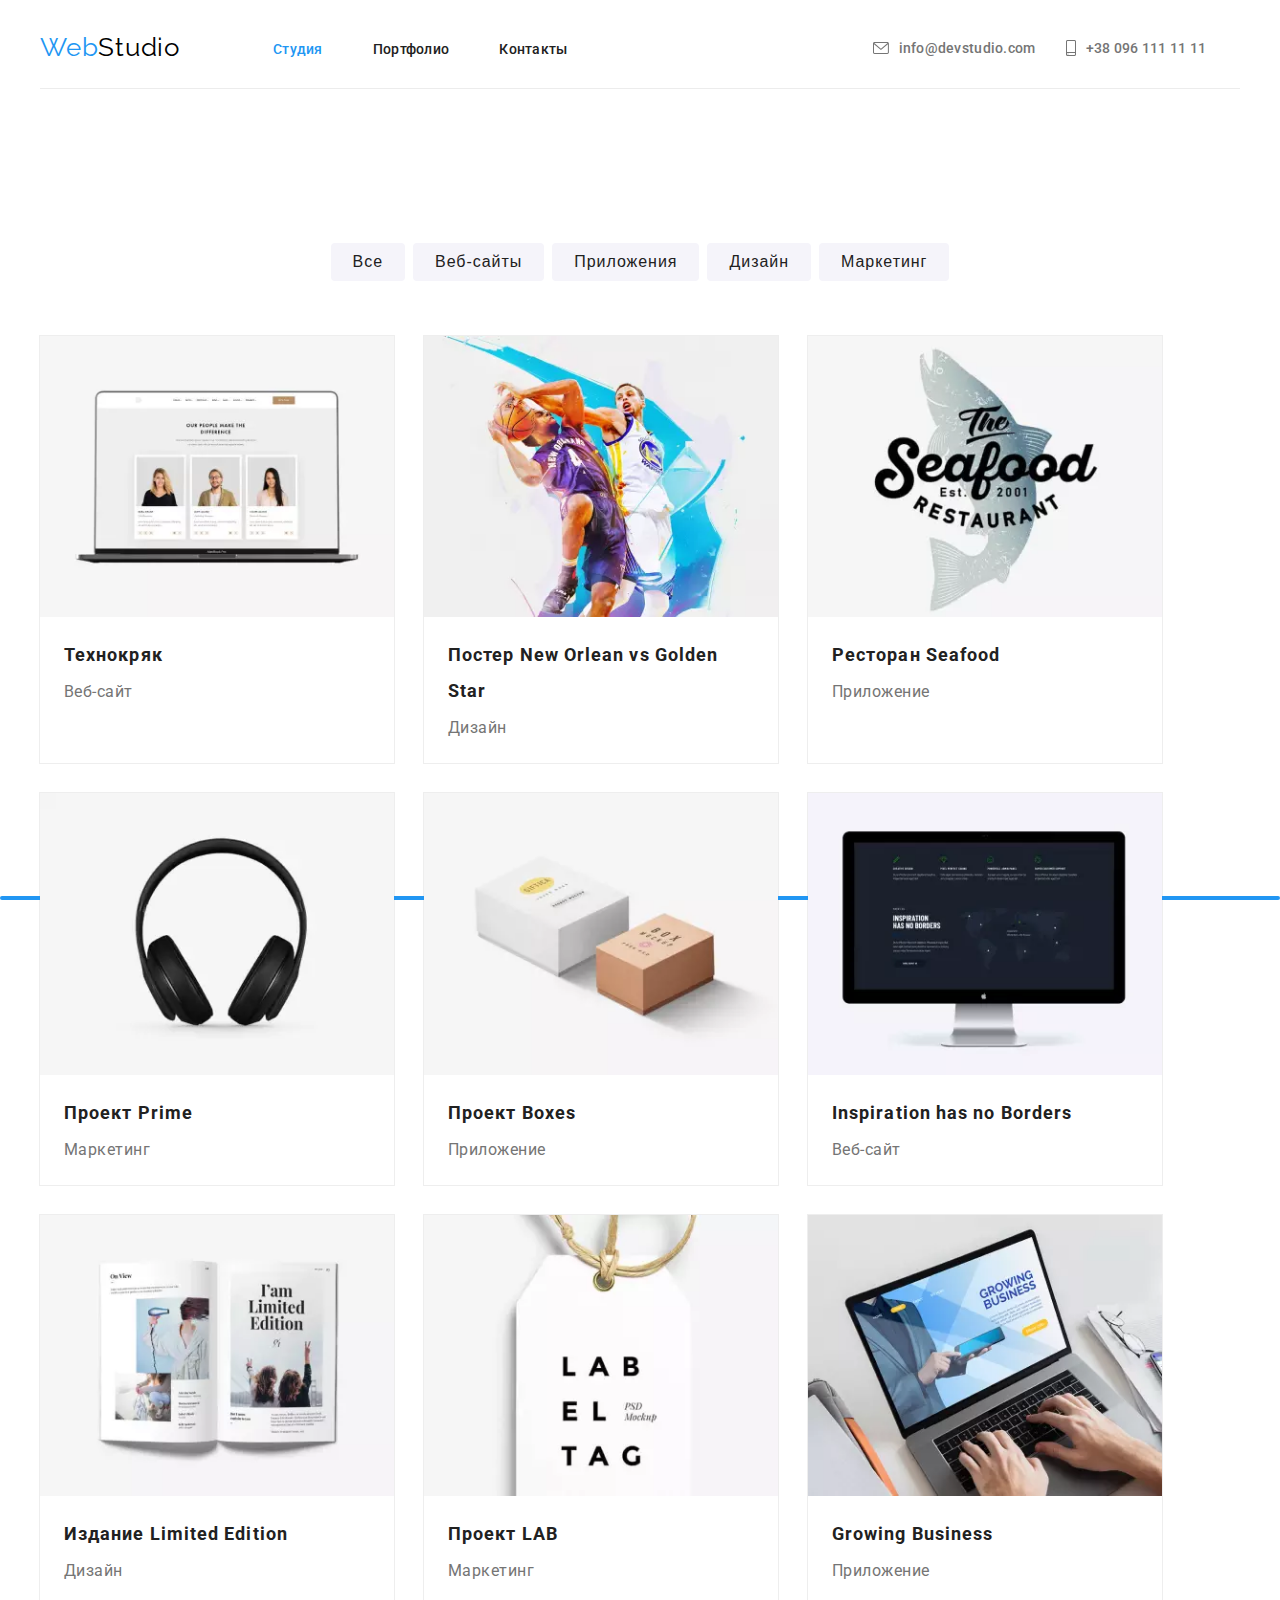
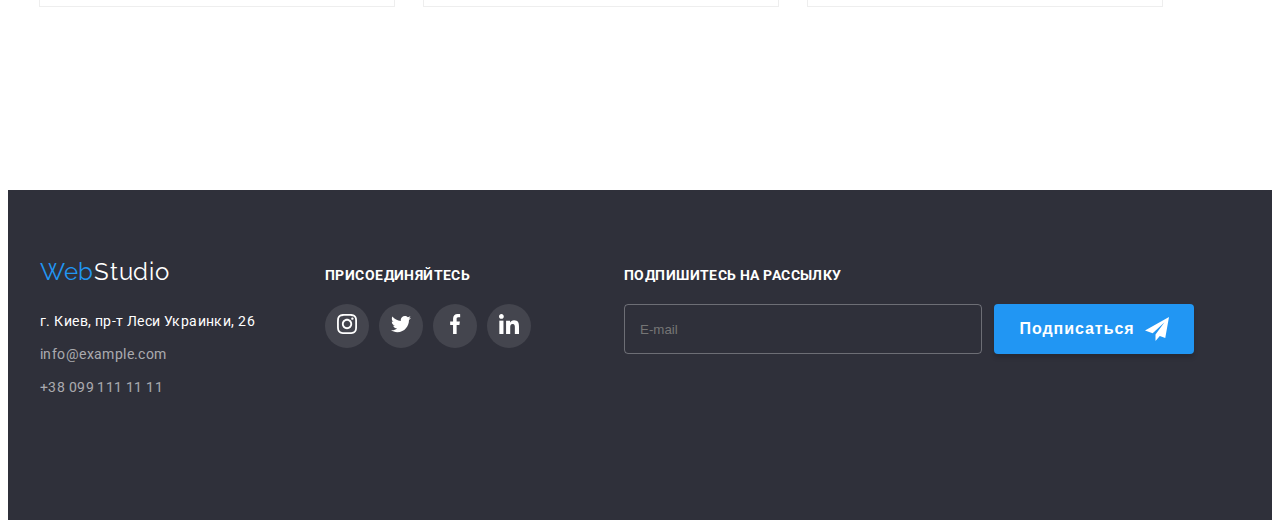
==== commit 4f30fb98: "Модалка" ====
--- a/portfolio.html
+++ b/portfolio.html
@@ -15,43 +15,99 @@
 </head>
 
 <body>
-    <header class="header">
+    <header>
         <div class="container">
-            <nav class="navigation">
-                <a class="navigation-logo link" href="#">
-                    <span class="logo-color-web">Web</span>Studio
-                </a>
-                <ul class="nav-list list">
-                    <li class="nav-list-item">
-                        <a class="nav-link link" href="./index.html">Студия</a>
-                    </li>
-                    <li class="nav-list-item">
-                        <a class="nav-link accent link" href="./portfolio.html">Портфолио</a>
-                    </li>
-                    <li class="nav-list-item">
-                        <a class="nav-link link" href="#">Контакты</a>
-                    </li>
-                </ul>
-            </nav>
-                <ul class="contakt-list list">
-                    <li class="contakt-list-item list">
-                        <a class="contakt-link link" href="mailto:info@devstudio.com">
-                            <svg class="contakct-icon logo-mail">
-                                <use href="./image/sprite.svg#mail"></use>
-                            </svg>
-                            info@devstudio.com
-                        </a>
-                    </li>
-                    <li class="contakt-list-item list">
-                        <a class="contakt-link link" href="tel:+380961111111">
-                            <svg class="contakct-icon logo-tel">
-                                <use href="./image/sprite.svg#smartphone"></use>
-                            </svg>
-                            +38 096 111 11 11
-                
-                        </a>
-                    </li>
-                </ul>
+            <div class="header">
+                <nav class="navigation">
+                    <a class="navigation-logo link" href="#">
+                        <span class="logo-color-web">Web</span>Studio
+                    </a>
+    
+                    <ul class="nav-list list">
+                        <li class="nav-list-item">
+                            <a class="nav-link accent link" href="./index.html">Студия</a>
+                        </li>
+                        <li class="nav-list-item">
+                            <a class="nav-link link" href="./portfolio.html">Портфолио</a>
+                        </li>
+                        <li class="nav-list-item">
+                            <a class="nav-link link" href="#">Контакты</a>
+                        </li>
+                    </ul>
+    
+                    <ul class="contakt-list list">
+                        <li class="contakt-list-item list">
+                            <a class="contakt-link link" href="mailto:info@devstudio.com">
+                                <svg class="contakct-icon logo-mail">
+                                    <use href="./image/sprite.svg#mail"></use>
+                                </svg>
+                                info@devstudio.com
+                            </a>
+                        </li>
+                        <li class="contakt-list-item list">
+                            <a class="contakt-link link" href="tel:+380961111111">
+                                <svg class="contakct-icon logo-tel">
+                                    <use href="./image/sprite.svg#smartphone"></use>
+                                </svg>
+                                +38 096 111 11 11
+    
+                            </a>
+                        </li>
+                    </ul>
+                </nav>
+                <button type="button" class="header-open-menu-btn" data-menu-button>
+                    <svg class="header-burger-btn">
+                        <use href="./image/sprite.svg#icon-menu"></use>
+                    </svg>
+                </button>
+    
+            </div>
+        </div>
+        <div class="mobile-menu" data-menu>
+            <button type="button" class="mobile-close-btn" data-menu-close>
+                <svg class="icon-close">
+                    <use href="./image/sprite.svg#icon-close"></use>
+                </svg>
+            </button>
+            <ul class="mobile-menu-nav list">
+                <li class="mobile-menu-nav-item">
+                    <a href="./index.html" class="mobile-nav-link link">Студия</a>
+                </li>
+                <li class="mobile-menu-nav-item">
+                    <a href="./portfolio.html" class="mobile-nav-link link">Портфолио</a>
+                </li>
+                <li class="mobile-menu-nav-item">
+                    <a href="" class="mobile-nav-link link">Контакты</a>
+                </li>
+            </ul>
+            <ul class="mobile-contakt-list list">
+                <li class="mobile-contakt-list-item list">
+                    <a class="mobile-contakt-link-tel link" href="tel:+380961111111">
+    
+                        +38 096 111 11 11
+                    </a>
+                </li>
+                <li class="mobile-contakt-list-item list">
+                    <a class="mobile-contakt-link-mail link" href="mailto:info@devstudio.com">
+                        info@devstudio.com
+                    </a>
+                </li>
+            </ul>
+    
+            <ul class="mobile-social-list list">
+                <li class="mobile-social-item list">
+                    <a class="mobile-social-link link" href="#">Instagram</a>
+                </li>
+                <li class="mobile-social-item list">
+                    <a class="mobile-social-link link" href="#">Twitter</a>
+                </li>
+                <li class="mobile-social-item list">
+                    <a class="mobile-social-link link" href="#">Facebook</a>
+                </li>
+                <li class="mobile-social-item list">
+                    <a class="mobile-social-link link" href="#">LinkedIn</a>
+                </li>
+            </ul>
         </div>
     </header>
     <main>
@@ -478,6 +534,7 @@
     
         </div>
     </footer>
+    <script src="./js/mobile-menu.js"></script>
 </body>
 
 </html>--- a/css/main.min.css
+++ b/css/main.min.css
@@ -1,2 +1,2 @@
-:root{--primary-text-color: #757575;--secondary-text-color: #212121;--accent-color: #2196f3;--primary-icon-color: #afb1b8;--background-icon-footer-color: rgba(255, 255, 255, 0.1);--primary-footer-head-color: #2f303a;--primary-team-color: #f5f4fa;--primary-black-color: #000000;--primary-white-color: #ffffff;--hover-color-btn: #188ce8;--primary-backgroun-color-team: #f5f4fa;--primary-white-transparent: rgba(255, 255, 255, 0.6);--primary-background-color-description-img: rgba(47, 48, 58, 0.8);--primary-backdrop-color: rgba(0, 0, 0, 0.2)}.visually-hidden{position:absolute !important;clip:rect(1px 1px 1px 1px);clip:rect(1px, 1px, 1px, 1px);padding:0 !important;border:0 !important;height:1px !important;width:1px !important;overflow:hidden}img{display:block;max-width:100%;height:auto}h1,h2,h3,h4,h5,h6,p{margin:0}ul,ol{margin:0;padding:0}img{display:block}.link{text-decoration:none}.list{list-style:none}body{background-color:var(--primary-white-color);color:var(--primary-text-color);font-family:Roboto, sans-serif}.container{width:100%;padding:0 15px}@media screen and (min-width: 480px){.container{width:480px;margin:0 auto}}@media screen and (min-width: 768px){.container{width:768px}}@media screen and (min-width: 1200px){.container{width:1200px}.header .container{display:flex;align-items:center}.my-work .container{padding-top:94px;padding-bottom:94px}footer .container{display:flex;align-items:baseline}}.container{position:relative}.header{display:flex;align-items:center;height:60px;border-bottom:1px solid #ececec}.nav-list,.contakt-list{display:none}.navigation-logo{color:var(--primary-black-color);font-family:Raleway, sans-serif;font-weight:700;font-size:24px;line-height:1.16;letter-spacing:0.03em}.header-open-menu-btn{position:absolute;top:10px;right:5px;fill:#000000;cursor:pointer;background-color:transparent;border:none}.header-burger-btn{width:40px;height:40px}.logo-color-web{color:var(--accent-color)}.header-open-menu-btn:focus,.header-open-menu-btn:hover{fill:var(--accent-color)}@media screen and (min-width: 768px){.navigation{display:flex}.navigation-logo{margin-right:88px}.header-open-menu-btn{display:none}.nav-list{display:flex;align-items:center;justify-content:center;margin-right:70px}.contakt-list{display:flex;flex-direction:column;margin-left:auto}.contakt-list-item:not(:last-child){margin-bottom:10px}.contakt-link{display:flex;align-items:center;font-weight:500;font-size:12px;line-height:1.16;letter-spacing:0.02em;color:var(--primary-text-color);transition:color 250ms cubic-bezier(0.4, 0, 0.2, 1)}.contakt-link:hover,.contakt-link:focus{color:var(--accent-color)}.contakct-icon{margin-right:10px;fill:currentColor;transition:fill 250ms cubic-bezier(0.4, 0, 0.2, 1)}.contakt-link:hover .contakct-icon,.contakt-link:focus .contakct-icon{fill:var(--accent-color)}.logo-mail{width:14px;height:10px}.logo-tel{width:10px;height:14px}.nav-list-item:not(:last-child){margin-right:50px}.nav-link{position:relative;color:var(--secondary-text-color);font-weight:500;font-size:14px;line-height:1.143;letter-spacing:0.02em;padding-bottom:21px;align-items:center;transition:color 250ms cubic-bezier(0.4, 0, 0.2, 1)}.nav-link:hover,.nav-link:focus{color:var(--accent-color)}.accent{color:var(--accent-color);font-weight:500;font-size:14px;line-height:1.143;letter-spacing:0.02em}.accent::after{content:"";display:block;width:100%;height:4px;border-radius:2px;position:absolute;left:0px;bottom:0px;background-color:var(--accent-color)}}@media screen and (min-width: 1200px){.header{height:80px}.navigation-logo{color:var(--primary-black-color);font-family:Raleway, sans-serif;font-weight:700;font-size:26px;line-height:1.2;letter-spacing:0.03em;margin-right:93px;align-items:center}.navigation{display:flex}.nav-list{display:flex;align-items:center;margin-right:305px}.contakt-link{font-weight:500;font-size:14px;line-height:1.143;letter-spacing:0.02em;color:var(--primary-text-color);transition:color 250ms cubic-bezier(0.4, 0, 0.2, 1)}.contakt-link:hover,.contakt-link:focus{color:var(--accent-color)}.contakt-list-item{display:flex;align-items:center}.contakt-list-item:not(:last-child){margin-right:30px;margin-bottom:0px}.logo-mail{width:16px;height:12px}.logo-tel{width:10px;height:16px}.nav-link{padding-bottom:32px}.contakct-icon{margin-right:10px;fill:currentColor;transition:fill 250ms cubic-bezier(0.4, 0, 0.2, 1)}.contakt-link:hover .contakct-icon,.contakt-link:focus .contakct-icon{fill:var(--accent-color)}.contakt-list{flex-direction:row}}.hero{max-width:480px;height:400px;padding-top:118px;margin:0 auto;margin-bottom:60px;text-align:center;background-color:var(--primary-footer-head-color);background-image:linear-gradient(rgba(47,48,58,0.4), rgba(47,48,58,0.4)),url(../image/hero/mobile-backgrond-img.jpg);background-size:480px 400px}.header-title{font-weight:900;font-size:26px;line-height:1.62;text-align:center;letter-spacing:0.06em;text-transform:uppercase;color:var(--primary-white-color);margin-bottom:30px}@media screen and (min-device-pixel-ratio: 2) and (min-width: 480px), screen and (min-resolution: 192dpi) and (min-width: 480px), screen and (min-resolution: 2dppx) and (min-width: 480px){.hero{background-image:linear-gradient(rgba(47,48,58,0.4), rgba(47,48,58,0.4)),url(../image/hero/mobile-backgrond-img@2x.jpg)}}@media screen and (min-width: 768px){.hero{max-width:768px;height:400px;background-image:linear-gradient(rgba(47,48,58,0.4), rgba(47,48,58,0.4)),url(../image/hero/tablet-backgrond-img.jpg);background-size:768px 400px}}@media screen and (min-device-pixel-ratio: 2) and (min-width: 768px), screen and (min-resolution: 192dpi) and (min-width: 768px), screen and (min-resolution: 2dppx) and (min-width: 768px){.hero{background-image:linear-gradient(rgba(47,48,58,0.4), rgba(47,48,58,0.4)),url(../image/hero/tablet-backgrond-img@2x.jpg)}}@media screen and (min-width: 1200px){.hero{max-width:1600px;height:600px;background-image:linear-gradient(rgba(47,48,58,0.4), rgba(47,48,58,0.4)),url(../image/hero/desktop-backgrond-img.jpg);background-size:1600px 600px}.header-title{font-size:44px;line-height:1.364}}@media screen and (min-device-pixel-ratio: 2) and (min-width: 1200px), screen and (min-resolution: 192dpi) and (min-width: 1200px), screen and (min-resolution: 2dppx) and (min-width: 1200px){.hero{background-image:linear-gradient(rgba(47,48,58,0.4), rgba(47,48,58,0.4)),url(../image/hero/desktop-backgrond-img@2x.jpg)}}.order-btn{font-weight:700;font-size:16px;line-height:1.875;letter-spacing:0.06em;color:var(--primary-white-color);background:var(--accent-color);min-width:200px;border:transparent;box-shadow:0px 4px 4px rgba(0,0,0,0.15);border-radius:4px;padding:10px 32px;cursor:pointer;transition:background 250ms cubic-bezier(0.4, 0, 0.2, 1)}.order-btn:hover,.order-btn:focus{background:var(--hover-color-btn)}.benefits-list h3{font-weight:700;font-size:14px;line-height:1.143;letter-spacing:0.03em;text-transform:uppercase;color:var(--secondary-text-color);text-align:center;margin-bottom:10px}.benefits-list p{font-weight:400;font-size:14px;line-height:1.714;letter-spacing:0.03em}.benefits-list .benefits-item{margin-bottom:30px}.benefits-list .thumb-benefits{height:120px;background-color:var(--primary-team-color);display:flex;justify-content:center;align-items:center;margin-bottom:30px}.benefits-list .benefits-icon{width:70px;height:70px}@media screen and (min-width: 768px){.benefits-list{display:flex;flex-wrap:wrap}.benefits-list h3{text-align:left}.benefits-item{width:354px}.benefits-item:nth-child(odd){margin-right:30px}}@media screen and (min-width: 1200px){.benefits-section{padding:94px 0px}.benefits-item{max-width:270px}.benefits-item:not(:last-child){margin-right:30px}.thumb-benefits{height:120px;background-color:var(--primary-team-color);display:flex;justify-content:center;align-items:center;margin-bottom:30px}}@media screen and (max-width: 1200px){.section-about{display:none}}@media screen and (min-width: 1200px){.section-about{padding-bottom:94px}.section-about-title{font-weight:700;font-size:36px;line-height:1.167;text-align:center;letter-spacing:0.03em;color:var(--secondary-text-color);margin-bottom:50px}.about-list{display:flex}.about-item{position:relative}.about-item:not(:last-child){margin-right:30px}.description-img{display:flex;align-items:center;justify-content:center;font-family:Roboto;font-style:normal;font-weight:700;font-size:14px;line-height:1.14;letter-spacing:0.03em;text-transform:uppercase;color:var(--primary-white-color);background:var(--primary-background-color-description-img);width:100%;height:70px;position:absolute;bottom:0px;left:0px}}.section-team{margin:0 auto;background-color:var(--primary-backgroun-color-team);padding:60px 0px}.team-title{font-weight:700;font-size:28px;line-height:1.18;text-align:center;letter-spacing:0.03em;color:var(--secondary-text-color);margin-bottom:30px}.img-team{width:100%}.team-item{box-shadow:0px 1px 3px rgba(0,0,0,0.12),0px 1px 1px rgba(0,0,0,0.14),0px 2px 1px rgba(0,0,0,0.2);border-radius:0px 0px 4px 4px;background-color:var(--primary-white-color)}.team-item:not(:last-child){margin-bottom:30px}.developers-information{text-align:center;height:162px;padding-top:30px;padding-bottom:30px}.developers-information>p{font-weight:400;font-size:16px;line-height:1.188;letter-spacing:0.03em;margin-bottom:16px}.name-developers{margin-bottom:10px;font-weight:500;font-size:16px;line-height:1.188;letter-spacing:0.03em;color:var(--secondary-text-color)}.list-socialnetwork{display:flex;justify-content:center;flex-wrap:wrap}.list-item-icon:not(:last-child){margin-right:10px}.icon{display:flex;justify-content:center;align-items:center;width:44px;height:44px;border-radius:50%}.icon:hover,.icon:focus{background-color:var(--accent-color)}.social-link{display:flex;justify-content:center;align-items:center;width:44px;height:44px}.socialnetwork-link{fill:var(--primary-icon-color);width:20px;height:20px;transition:fill 250ms cubic-bezier(0.4, 0, 0.2, 1)}.list-item-icon:hover .socialnetwork-link,.list-item-icon:focus .socialnetwork-link{fill:var(--primary-white-color)}@media screen and (min-width: 768px){.team-list{display:flex;flex-wrap:wrap}.team-item{max-width:354px;margin-bottom:30px}.team-item:nth-child(odd){margin-right:30px}}@media screen and (min-width: 1200px){.section-team{padding:94px 0px}.img-team{width:270px;height:260px}.team-item:not(:last-child){margin-right:30px}.team-title{font-weight:700;font-size:36px;line-height:1.167;text-align:center;letter-spacing:0.03em;color:var(--secondary-text-color);margin-bottom:50px}.developers-information{padding-left:32px;padding-right:32px}.list-socialnetwork{justify-content:space-between}.icon{width:44px;height:44px;border-radius:50%;cursor:pointer;transition:background 250ms cubic-bezier(0.4, 0, 0.2, 1)}.icon:hover,.icon:focus{background-color:var(--accent-color)}}.client-section{padding-top:60px;padding-bottom:60px}.list-client{display:flex;flex-wrap:wrap;margin-left:-15px;margin-right:-15px}.team-title{font-weight:700px;font-size:28px;line-height:1.8;text-align:center;letter-spacing:0.03em}.list-item-client{display:flex;align-content:center;justify-content:center;margin-bottom:30px;width:calc((100% - 15px * 4) / 2);height:90px;margin-left:15px;margin-right:15px}.client-link{display:flex;justify-content:center;align-items:center;width:100%;height:100%;border:1px solid var(--primary-icon-color);border-radius:4px;fill:var(--primary-icon-color);transition:fill 250ms cubic-bezier(0.4, 0, 0.2, 1),border 250ms cubic-bezier(0.4, 0, 0.2, 1)}.logo1{width:44px;height:49px}.logo2{width:40px;height:52px}.logo3{width:41px;height:42px}.logo4{width:80px;height:42px}.logo5{width:59px;height:47px}.logo6{width:88px;height:45px}@media screen and (min-width: 768px){.list-client{display:flex;justify-content:center;align-items:center}.list-item-client{margin-right:15px;margin-left:15px;width:226px}}@media screen and (min-width: 1200px){.client-section{padding-top:94px;padding-bottom:94px}.team-title{font-weight:700px;font-size:36px;line-height:1.7;text-align:center;letter-spacing:0.03em}.list-item-client{margin-right:15px;margin-left:15px}.list-item-client{width:170px;height:90px}.client-link:focus,.client-link:hover{border-color:var(--accent-color)}.client-link:focus,.client-link:hover{fill:var(--accent-color)}}footer{background-color:var(--primary-footer-head-color);padding:60px 0px}.socialnetwork-link-footer{fill:var(--primary-white-color);width:20px;height:20px}.footer-logo-link{display:flex;justify-content:center;margin:0 auto;margin-bottom:17px;color:var(--primary-white-color);font-family:Raleway, sans-serif;font-weight:400;font-size:24px;line-height:1.8;letter-spacing:0.03em}.address-list-str{text-align:center}.address{font-style:normal;font-weight:400;font-size:14px;line-height:1.714;letter-spacing:0.03em;color:var(--primary-white-transparent)}.color-white-addr{color:var(--primary-white-color)}.address-item{margin-bottom:8px}.address-item:last-child{margin-bottom:60px}.title-footer-social{text-align:center;font-weight:700;font-size:14px;line-height:1.14;letter-spacing:0.03em;text-transform:uppercase;color:var(--primary-white-color);margin-bottom:20px}.footer-social-link{display:flex;justify-content:center;align-items:center;width:44px;height:44px;border-radius:50%;background-color:var(--background-icon-footer-color);cursor:pointer;transition:background 250ms cubic-bezier(0.4, 0, 0.2, 1)}.list-socialnetwork{margin-bottom:60px;flex-wrap:nowrap}.input-footer{display:flex;flex-direction:column;text-align:center}.input-mail-footer{display:flex;width:100%;height:50px;color:var(--primary-white-color);border:1px solid rgba(255,255,255,0.3);box-sizing:border-box;background-color:rgba(0,0,0,0);border-radius:4px;padding:16px 15px;margin-bottom:20px}.footer-modal-btn{display:flex;justify-content:center;align-items:center;margin:0 auto;font-weight:700;font-size:16px;line-height:1.875;letter-spacing:0.06em;color:var(--primary-white-color);background:var(--accent-color);min-width:200px;height:50px;border:transparent;box-shadow:0px 4px 4px rgba(0,0,0,0.15);border-radius:4px;cursor:pointer;transition:background 250ms cubic-bezier(0.4, 0, 0.2, 1)}.icon-telegr-btn{margin-left:10px;height:24px;width:24px}@media screen and (min-width: 768px){.container-footer{display:flex;justify-content:center;align-items:baseline}.conteiner-footer-address{justify-content:center;align-items:center;margin-right:165px}.input-mail-footer{display:flex;margin:0 auto;margin-bottom:20px;width:450px}}@media screen and (min-width: 1200px){.conteiner-footer-address{margin-right:70px}.footer-logo-link{justify-content:left}.address-list-str{text-align:left}.address-item:not(:last-child){margin-bottom:9px}.footer-social{margin-right:93px}.title-footer-social{text-align:left}.footer-social-link:hover,.footer-social-link:focus{background-color:var(--accent-color)}.footer-social-link:not(:last-child){margin-right:10px}.container-footer{align-items:baseline}.footer-form{display:flex;align-items:baseline;justify-content:center}.input-mail-footer{width:358px;height:50px;margin-right:12px}.icon-telegr-btn{margin-left:10px;height:24px;width:24px}}.my-work{padding-top:60px;padding-bottom:60px}.list-button{display:flex;flex-wrap:wrap;margin-bottom:40px}.button-item:not(:last-child){margin-right:8px}.button-title{font-weight:500;font-size:16px;line-height:1.625;text-align:center;letter-spacing:0.03em;color:var(--secondary-text-color);background:var(--primary-backgroun-color-team);font-size:16px;line-height:1.6;letter-spacing:0.06em;min-width:73px;height:38px;margin-bottom:15px;border:none;border-radius:4px;padding:6px 22px;cursor:pointer;transition:color 250ms cubic-bezier(0.4, 0, 0.2, 1),background 250ms cubic-bezier(0.4, 0, 0.2, 1),box-shadow 250ms cubic-bezier(0.4, 0, 0.2, 1)}.button-title:hover,.button-title:focus{color:var(--primary-white-color);background:var(--accent-color);box-shadow:0px 3px 1px rgba(0,0,0,0.1),0px 1px 2px rgba(0,0,0,0.08),0px 2px 2px rgba(0,0,0,0.12)}@media screen and (min-width: 768px){.list-button{justify-content:center}}.my-work-list{margin-left:-15px;margin-right:-15px}.my-work--img{width:100%}.my-work-item{outline:1px solid #eeeeee;margin-left:15px;margin-right:15px;margin-bottom:30px;transition:box-shadow 250ms cubic-bezier(0.4, 0, 0.2, 1)}.my-work-item:focus,.my-work-item:hover{box-shadow:0px 1px 1px rgba(0,0,0,0.12),0px 4px 4px rgba(0,0,0,0.06),1px 4px 6px rgba(0,0,0,0.16)}.my-work-title{font-weight:700;font-size:18px;line-height:2;letter-spacing:0.06em;color:var(--secondary-text-color);margin-bottom:4px}.my-work-text{font-size:16px;line-height:1.875;letter-spacing:0.03em;color:var(--primary-text-color)}.description-my-work{padding:20px 24px}.img-wraper{position:relative;overflow:hidden}.overlay{position:absolute;left:0;top:0;width:100%;height:100%;background-color:rgba(33,150,243,0.9);font-family:Roboto;font-weight:400;font-size:18px;line-height:1.56;letter-spacing:0.03em;color:var(--primary-white-color);padding:64px 23px;transform:translateY(100%);transition:transform 250ms cubic-bezier(0.4, 0, 0.2, 1)}.my-work-link:hover .overlay,.my-work-link:focus .overlay{transform:translateY(0)}@media screen and (min-width: 768px){.my-work-list{display:flex;flex-wrap:wrap}.my-work-item{width:354px}}.backdrop{position:fixed;top:0;left:0;width:100%;height:100%;background-color:var(--primary-backdrop-color);transition:all 250ms cubic-bezier(0.4, 0, 0.2, 1)}.modal{position:absolute;top:50%;left:50%;transform:translate(-50%, -50%);width:528px;height:581px;padding:40px;background:var(--primary-white-color);box-shadow:0px 1px 3px rgba(0,0,0,0.12),0px 1px 1px rgba(0,0,0,0.14),0px 2px 1px rgba(0,0,0,0.2);border-radius:4px}.modal-close-btn{position:absolute;top:8px;right:8px;width:30px;height:30px;background:var(--primary-white-color);border:1px solid rgba(0,0,0,0.1);border-radius:50%;fill:#000000;cursor:pointer}.icon-close{width:11px;height:11px}.is-hidden{opacity:0;visibility:hidden;pointer-events:none}.modal-title{font-weight:700;font-size:20px;line-height:1.15;text-align:center;letter-spacing:0.03em;color:var(--secondary-text-color);margin-bottom:12px}.modal-form-input-label{font-weight:400;font-size:12px;line-height:1.17;letter-spacing:0.01em}.modal-form{display:flex;flex-direction:column}.modal-form-input-wrapper{display:block;position:relative;margin-top:4px;margin-bottom:10px}.modal-form-input{display:block;width:100%;height:40px;border:1px solid rgba(33,33,33,0.2);border-radius:4px;padding-left:42px;transition:border-color 250ms linear}.modal-form-input:focus{outline:none;border-color:var(--accent-color)}.modal-form-icon{position:absolute;top:50%;left:12px;transform:translateY(-50%);display:block;width:18px;height:18px;transition:background-color 250ms linear}.modal-form-input:focus+.modal-form-icon{fill:var(--accent-color)}.modal-form-message{font-size:14px;line-height:1.143;letter-spacing:0.01em;display:block;width:100%;height:120px;border:1px solid rgba(33,33,33,0.2);border-radius:4px;resize:none;transition:border-color 250ms linear;padding:15px;margin-top:4px;margin-bottom:20px}.modal-form-message:focus{outline:none;border-color:var(--accent-color)}.modal-form-message::placeholder{color:rgba(117,117,117,0.5)}.modal-form-check-policy:checked+.modal-form-label-policy::before{background-image:url(../image/icon-check.svg);outline:none}.modal-form-check-policy:focus+.modal-form-label-policy::before{box-shadow:0 0 0 2px blue}.modal-form-label-policy{display:flex;align-items:center;justify-content:center;margin-bottom:30px;font-size:14px;line-height:1.714}.modal-form-label-policy a{color:var(--accent-color);margin-left:5px}.modal-form-label-policy::before{display:inline-block;width:16px;height:15px;outline:1px solid #000;content:"";margin-right:10px}.order-btn-modal{align-self:center;font-weight:700;font-size:16px;line-height:1.875;letter-spacing:0.06em;color:var(--primary-white-color);background:var(--accent-color);min-width:200px;height:50px;border:transparent;box-shadow:0px 4px 4px rgba(0,0,0,0.15);border-radius:4px;cursor:pointer;transition:background 250ms cubic-bezier(0.4, 0, 0.2, 1)}.navigation-logo{color:var(--primary-black-color);font-family:Raleway, sans-serif;font-weight:400;font-size:26px;line-height:1.2;letter-spacing:0.03em;align-items:center}.logo-color-web{color:var(--accent-color)}
+:root{--primary-text-color: #757575;--secondary-text-color: #212121;--accent-color: #2196f3;--primary-icon-color: #afb1b8;--background-icon-footer-color: rgba(255, 255, 255, 0.1);--primary-footer-head-color: #2f303a;--primary-team-color: #f5f4fa;--primary-black-color: #000000;--primary-white-color: #ffffff;--hover-color-btn: #188ce8;--primary-backgroun-color-team: #f5f4fa;--primary-white-transparent: rgba(255, 255, 255, 0.6);--primary-background-color-description-img: rgba(47, 48, 58, 0.8);--primary-backdrop-color: rgba(0, 0, 0, 0.2)}.visually-hidden{position:absolute !important;clip:rect(1px 1px 1px 1px);clip:rect(1px, 1px, 1px, 1px);padding:0 !important;border:0 !important;height:1px !important;width:1px !important;overflow:hidden}img{display:block;max-width:100%;height:auto}h1,h2,h3,h4,h5,h6,p{margin:0}ul,ol{margin:0;padding:0}img{display:block}.link{text-decoration:none}.list{list-style:none}body{background-color:var(--primary-white-color);color:var(--primary-text-color);font-family:Roboto, sans-serif}.container{width:100%;padding:0 15px}@media screen and (min-width: 480px){.container{width:480px;margin:0 auto}}@media screen and (min-width: 768px){.container{width:768px}}@media screen and (min-width: 1200px){.container{width:1200px}.header .container{display:flex;align-items:center}.my-work .container{padding-top:94px;padding-bottom:94px}footer .container{display:flex;align-items:baseline}}.navigation{display:flex;align-items:center;justify-content:space-between}.header{display:flex;align-items:center;justify-content:space-between;height:60px;border-bottom:1px solid #ececec}.nav-list,.contakt-list{display:none}.navigation-logo{color:var(--primary-black-color);font-family:Raleway, sans-serif;font-weight:700;font-size:24px;line-height:1.16;letter-spacing:0.03em}.header-open-menu-btn,.mobile-close-btn{background-color:transparent;border:none;padding:0}.mobile-close-btn{position:absolute;top:10px;right:15px}.header-burger-btn,.icon-close{width:40px;height:40px;fill:#000000}.logo-color-web{color:var(--accent-color)}.header-open-menu-btn:focus,.header-open-menu-btn:hover,.mobile-close-btn:focus,.mobile-close-btn:hover{fill:var(--accent-color)}.mobile-menu{position:absolute;width:100%;max-width:796px;height:100hv;top:0;left:50%;padding:40px 48px;transform:translateX(-50%) translateY(-100%);background-color:var(--primary-white-color);transition:transform 500ms cubic-bezier(0.075, 0.82, 0.165, 1)}.mobile-menu.is-open{transform:translateX(-50%) translateY(0%)}.mobile-menu-nav{margin-bottom:302px}.mobile-menu-nav-item:not(:last-child){margin-bottom:36px}.mobile-nav-link{color:var(--secondary-text-color);font-weight:500;font-size:40px;line-height:1.18;letter-spacing:0.02em;margin-bottom:36px;transition:color 250ms cubic-bezier(0.4, 0, 0.2, 1)}.mobile-nav-link:hover,.mobile-nav-link:focus{color:var(--accent-color)}.mobile-nav-link .accent{color:var(--accent-color);font-weight:500;font-size:14px;line-height:1.143;letter-spacing:0.02em}.mobile-contakt-list{margin-bottom:64px}.mobile-contakt-link-tel{font-weight:500;font-size:34px;line-height:1.8;letter-spacing:0.02em;color:var(--accent-color)}.mobile-contakt-link-mail{font-weight:500;font-size:24px;line-height:1.7;letter-spacing:0.02em;color:var(--primary-text-color)}.mobile-social-list{display:flex}.mobile-social-item:not(:last-child){margin-right:10px}.mobile-social-item:not(:first-child)::before{content:"";margin-right:10px;border:1px solid rgba(33,33,33,0.2);transform:rotate(90deg)}.mobile-social-link{font-weight:500;font-size:18px;line-height:1.2;letter-spacing:0.02em;color:var(--accent-color)}@media screen and (min-width: 768px){.navigation{display:flex}.navigation-logo{margin-right:88px}.header-open-menu-btn{display:none}.nav-list{display:flex;align-items:center;justify-content:center;margin-right:70px}.contakt-list{display:flex;flex-direction:column;margin-left:auto}.contakt-list-item:not(:last-child){margin-bottom:10px}.contakt-link{display:flex;align-items:center;font-weight:500;font-size:12px;line-height:1.16;letter-spacing:0.02em;color:var(--primary-text-color);transition:color 250ms cubic-bezier(0.4, 0, 0.2, 1)}.contakt-link:hover,.contakt-link:focus{color:var(--accent-color)}.contakct-icon{margin-right:10px;fill:currentColor;transition:fill 250ms cubic-bezier(0.4, 0, 0.2, 1)}.contakt-link:hover .contakct-icon,.contakt-link:focus .contakct-icon{fill:var(--accent-color)}.logo-mail{width:14px;height:10px}.logo-tel{width:10px;height:14px}.nav-list-item:not(:last-child){margin-right:50px}.nav-link{color:var(--secondary-text-color);font-weight:500;font-size:14px;line-height:1.143;letter-spacing:0.02em;padding-bottom:21px;align-items:center;transition:color 250ms cubic-bezier(0.4, 0, 0.2, 1)}.nav-link:hover,.nav-link:focus{color:var(--accent-color)}.accent{color:var(--accent-color);font-weight:500;font-size:14px;line-height:1.143;letter-spacing:0.02em}.accent::after{content:"";display:block;width:100%;height:4px;border-radius:2px;position:absolute;left:0px;bottom:0px;background-color:var(--accent-color)}}@media screen and (min-width: 1200px){.header{height:80px}.navigation-logo{color:var(--primary-black-color);font-family:Raleway, sans-serif;font-weight:700;font-size:26px;line-height:1.2;letter-spacing:0.03em;margin-right:93px;align-items:center}.navigation{display:flex}.nav-list{display:flex;align-items:center;margin-right:305px}.contakt-link{font-weight:500;font-size:14px;line-height:1.143;letter-spacing:0.02em;color:var(--primary-text-color);transition:color 250ms cubic-bezier(0.4, 0, 0.2, 1)}.contakt-link:hover,.contakt-link:focus{color:var(--accent-color)}.contakt-list-item{display:flex;align-items:center}.contakt-list-item:not(:last-child){margin-right:30px;margin-bottom:0px}.logo-mail{width:16px;height:12px}.logo-tel{width:10px;height:16px}.nav-link{padding-bottom:32px}.contakct-icon{margin-right:10px;fill:currentColor;transition:fill 250ms cubic-bezier(0.4, 0, 0.2, 1)}.contakt-link:hover .contakct-icon,.contakt-link:focus .contakct-icon{fill:var(--accent-color)}.contakt-list{flex-direction:row}}.hero{max-width:480px;height:400px;padding-top:118px;margin:0 auto;margin-bottom:60px;text-align:center;background-color:var(--primary-footer-head-color);background-image:linear-gradient(rgba(47,48,58,0.4), rgba(47,48,58,0.4)),url(../image/hero/mobile-backgrond-img.jpg);background-size:480px 400px}.header-title{font-weight:900;font-size:26px;line-height:1.62;text-align:center;letter-spacing:0.06em;text-transform:uppercase;color:var(--primary-white-color);margin-bottom:30px}@media screen and (min-device-pixel-ratio: 2) and (min-width: 480px), screen and (min-resolution: 192dpi) and (min-width: 480px), screen and (min-resolution: 2dppx) and (min-width: 480px){.hero{background-image:linear-gradient(rgba(47,48,58,0.4), rgba(47,48,58,0.4)),url(../image/hero/mobile-backgrond-img@2x.jpg)}}@media screen and (min-width: 768px){.hero{max-width:768px;height:400px;background-image:linear-gradient(rgba(47,48,58,0.4), rgba(47,48,58,0.4)),url(../image/hero/tablet-backgrond-img.jpg);background-size:768px 400px}}@media screen and (min-device-pixel-ratio: 2) and (min-width: 768px), screen and (min-resolution: 192dpi) and (min-width: 768px), screen and (min-resolution: 2dppx) and (min-width: 768px){.hero{background-image:linear-gradient(rgba(47,48,58,0.4), rgba(47,48,58,0.4)),url(../image/hero/tablet-backgrond-img@2x.jpg)}}@media screen and (min-width: 1200px){.hero{max-width:1600px;height:600px;background-image:linear-gradient(rgba(47,48,58,0.4), rgba(47,48,58,0.4)),url(../image/hero/desktop-backgrond-img.jpg);background-size:1600px 600px}.header-title{font-size:44px;line-height:1.364}}@media screen and (min-device-pixel-ratio: 2) and (min-width: 1200px), screen and (min-resolution: 192dpi) and (min-width: 1200px), screen and (min-resolution: 2dppx) and (min-width: 1200px){.hero{background-image:linear-gradient(rgba(47,48,58,0.4), rgba(47,48,58,0.4)),url(../image/hero/desktop-backgrond-img@2x.jpg)}}.order-btn{font-weight:700;font-size:16px;line-height:1.875;letter-spacing:0.06em;color:var(--primary-white-color);background:var(--accent-color);min-width:200px;border:transparent;box-shadow:0px 4px 4px rgba(0,0,0,0.15);border-radius:4px;padding:10px 32px;cursor:pointer;transition:background 250ms cubic-bezier(0.4, 0, 0.2, 1)}.order-btn:hover,.order-btn:focus{background:var(--hover-color-btn)}.benefits-list h3{font-weight:700;font-size:14px;line-height:1.143;letter-spacing:0.03em;text-transform:uppercase;color:var(--secondary-text-color);text-align:center;margin-bottom:10px}.benefits-list p{font-weight:400;font-size:14px;line-height:1.714;letter-spacing:0.03em}.benefits-list .benefits-item{margin-bottom:30px}.benefits-list .thumb-benefits{height:120px;background-color:var(--primary-team-color);display:flex;justify-content:center;align-items:center;margin-bottom:30px}.benefits-list .benefits-icon{width:70px;height:70px}@media screen and (min-width: 768px){.benefits-list{display:flex;flex-wrap:wrap}.benefits-list h3{text-align:left}.benefits-item{width:354px}.benefits-item:nth-child(odd){margin-right:30px}}@media screen and (min-width: 1200px){.benefits-section{padding:94px 0px}.benefits-item{max-width:270px}.benefits-item:not(:last-child){margin-right:30px}.thumb-benefits{height:120px;background-color:var(--primary-team-color);display:flex;justify-content:center;align-items:center;margin-bottom:30px}}@media screen and (max-width: 1200px){.section-about{display:none}}@media screen and (min-width: 1200px){.section-about{padding-bottom:94px}.section-about-title{font-weight:700;font-size:36px;line-height:1.167;text-align:center;letter-spacing:0.03em;color:var(--secondary-text-color);margin-bottom:50px}.about-list{display:flex}.about-item{position:relative}.about-item:not(:last-child){margin-right:30px}.description-img{display:flex;align-items:center;justify-content:center;font-family:Roboto;font-style:normal;font-weight:700;font-size:14px;line-height:1.14;letter-spacing:0.03em;text-transform:uppercase;color:var(--primary-white-color);background:var(--primary-background-color-description-img);width:100%;height:70px;position:absolute;bottom:0px;left:0px}}.section-team{margin:0 auto;background-color:var(--primary-backgroun-color-team);padding:60px 0px}.team-title{font-weight:700;font-size:28px;line-height:1.18;text-align:center;letter-spacing:0.03em;color:var(--secondary-text-color);margin-bottom:30px}.img-team{width:100%}.team-item{box-shadow:0px 1px 3px rgba(0,0,0,0.12),0px 1px 1px rgba(0,0,0,0.14),0px 2px 1px rgba(0,0,0,0.2);border-radius:0px 0px 4px 4px;background-color:var(--primary-white-color)}.team-item:not(:last-child){margin-bottom:30px}.developers-information{text-align:center;height:162px;padding-top:30px;padding-bottom:30px}.developers-information>p{font-weight:400;font-size:16px;line-height:1.188;letter-spacing:0.03em;margin-bottom:16px}.name-developers{margin-bottom:10px;font-weight:500;font-size:16px;line-height:1.188;letter-spacing:0.03em;color:var(--secondary-text-color)}.list-socialnetwork{display:flex;justify-content:center;flex-wrap:wrap}.list-item-icon:not(:last-child){margin-right:10px}.icon{display:flex;justify-content:center;align-items:center;width:44px;height:44px;border-radius:50%}.icon:hover,.icon:focus{background-color:var(--accent-color)}.social-link{display:flex;justify-content:center;align-items:center;width:44px;height:44px}.socialnetwork-link{fill:var(--primary-icon-color);width:20px;height:20px;transition:fill 250ms cubic-bezier(0.4, 0, 0.2, 1)}.list-item-icon:hover .socialnetwork-link,.list-item-icon:focus .socialnetwork-link{fill:var(--primary-white-color)}@media screen and (min-width: 768px){.team-list{display:flex;flex-wrap:wrap}.team-item{max-width:354px;margin-bottom:30px}.team-item:nth-child(odd){margin-right:30px}}@media screen and (min-width: 1200px){.section-team{padding:94px 0px}.img-team{width:270px;height:260px}.team-item:not(:last-child){margin-right:30px}.team-title{font-weight:700;font-size:36px;line-height:1.167;text-align:center;letter-spacing:0.03em;color:var(--secondary-text-color);margin-bottom:50px}.developers-information{padding-left:32px;padding-right:32px}.list-socialnetwork{justify-content:space-between}.icon{width:44px;height:44px;border-radius:50%;cursor:pointer;transition:background 250ms cubic-bezier(0.4, 0, 0.2, 1)}.icon:hover,.icon:focus{background-color:var(--accent-color)}}.client-section{padding-top:60px;padding-bottom:60px}.list-client{display:flex;flex-wrap:wrap;margin-left:-15px;margin-right:-15px}.team-title{font-weight:700px;font-size:28px;line-height:1.8;text-align:center;letter-spacing:0.03em}.list-item-client{display:flex;align-content:center;justify-content:center;margin-bottom:30px;width:calc((100% - 15px * 4) / 2);height:90px;margin-left:15px;margin-right:15px}.client-link{display:flex;justify-content:center;align-items:center;width:100%;height:100%;border:1px solid var(--primary-icon-color);border-radius:4px;fill:var(--primary-icon-color);transition:fill 250ms cubic-bezier(0.4, 0, 0.2, 1),border 250ms cubic-bezier(0.4, 0, 0.2, 1)}.logo1{width:44px;height:49px}.logo2{width:40px;height:52px}.logo3{width:41px;height:42px}.logo4{width:80px;height:42px}.logo5{width:59px;height:47px}.logo6{width:88px;height:45px}@media screen and (min-width: 768px){.list-client{display:flex;justify-content:center;align-items:center}.list-item-client{margin-right:15px;margin-left:15px;width:226px}}@media screen and (min-width: 1200px){.client-section{padding-top:94px;padding-bottom:94px}.team-title{font-weight:700px;font-size:36px;line-height:1.7;text-align:center;letter-spacing:0.03em}.list-item-client{margin-right:15px;margin-left:15px}.list-item-client{width:170px;height:90px}.client-link:focus,.client-link:hover{border-color:var(--accent-color)}.client-link:focus,.client-link:hover{fill:var(--accent-color)}}footer{background-color:var(--primary-footer-head-color);padding:60px 0px}.socialnetwork-link-footer{fill:var(--primary-white-color);width:20px;height:20px}.footer-logo-link{display:flex;justify-content:center;margin:0 auto;margin-bottom:17px;color:var(--primary-white-color);font-family:Raleway, sans-serif;font-weight:400;font-size:24px;line-height:1.8;letter-spacing:0.03em}.address-list-str{text-align:center}.address{font-style:normal;font-weight:400;font-size:14px;line-height:1.714;letter-spacing:0.03em;color:var(--primary-white-transparent)}.color-white-addr{color:var(--primary-white-color)}.address-item{margin-bottom:8px}.address-item:last-child{margin-bottom:60px}.title-footer-social{text-align:center;font-weight:700;font-size:14px;line-height:1.14;letter-spacing:0.03em;text-transform:uppercase;color:var(--primary-white-color);margin-bottom:20px}.footer-social-link{display:flex;justify-content:center;align-items:center;width:44px;height:44px;border-radius:50%;background-color:var(--background-icon-footer-color);cursor:pointer;transition:background 250ms cubic-bezier(0.4, 0, 0.2, 1)}.list-socialnetwork{margin-bottom:60px;flex-wrap:nowrap}.input-footer{display:flex;flex-direction:column;text-align:center}.input-mail-footer{display:flex;width:100%;height:50px;color:var(--primary-white-color);border:1px solid rgba(255,255,255,0.3);box-sizing:border-box;background-color:rgba(0,0,0,0);border-radius:4px;padding:16px 15px;margin-bottom:20px}.footer-modal-btn{display:flex;justify-content:center;align-items:center;margin:0 auto;font-weight:700;font-size:16px;line-height:1.875;letter-spacing:0.06em;color:var(--primary-white-color);background:var(--accent-color);min-width:200px;height:50px;border:transparent;box-shadow:0px 4px 4px rgba(0,0,0,0.15);border-radius:4px;cursor:pointer;transition:background 250ms cubic-bezier(0.4, 0, 0.2, 1)}.icon-telegr-btn{margin-left:10px;height:24px;width:24px}@media screen and (min-width: 768px){.container-footer{display:flex;justify-content:center;align-items:baseline}.conteiner-footer-address{justify-content:center;align-items:center;margin-right:165px}.input-mail-footer{display:flex;margin:0 auto;margin-bottom:20px;width:450px}}@media screen and (min-width: 1200px){.conteiner-footer-address{margin-right:70px}.footer-logo-link{justify-content:left}.address-list-str{text-align:left}.address-item:not(:last-child){margin-bottom:9px}.footer-social{margin-right:93px}.title-footer-social{text-align:left}.footer-social-link:hover,.footer-social-link:focus{background-color:var(--accent-color)}.footer-social-link:not(:last-child){margin-right:10px}.container-footer{align-items:baseline}.footer-form{display:flex;align-items:baseline;justify-content:center}.input-mail-footer{width:358px;height:50px;margin-right:12px}.icon-telegr-btn{margin-left:10px;height:24px;width:24px}}.my-work{padding-top:60px;padding-bottom:60px}.list-button{display:flex;flex-wrap:wrap;margin-bottom:40px}.button-item:not(:last-child){margin-right:8px}.button-title{font-weight:500;font-size:16px;line-height:1.625;text-align:center;letter-spacing:0.03em;color:var(--secondary-text-color);background:var(--primary-backgroun-color-team);font-size:16px;line-height:1.6;letter-spacing:0.06em;min-width:73px;height:38px;margin-bottom:15px;border:none;border-radius:4px;padding:6px 22px;cursor:pointer;transition:color 250ms cubic-bezier(0.4, 0, 0.2, 1),background 250ms cubic-bezier(0.4, 0, 0.2, 1),box-shadow 250ms cubic-bezier(0.4, 0, 0.2, 1)}.button-title:hover,.button-title:focus{color:var(--primary-white-color);background:var(--accent-color);box-shadow:0px 3px 1px rgba(0,0,0,0.1),0px 1px 2px rgba(0,0,0,0.08),0px 2px 2px rgba(0,0,0,0.12)}@media screen and (min-width: 768px){.list-button{justify-content:center}}.my-work-list{margin-left:-15px;margin-right:-15px}.my-work--img{width:100%}.my-work-item{outline:1px solid #eeeeee;margin-left:15px;margin-right:15px;margin-bottom:30px;transition:box-shadow 250ms cubic-bezier(0.4, 0, 0.2, 1)}.my-work-item:focus,.my-work-item:hover{box-shadow:0px 1px 1px rgba(0,0,0,0.12),0px 4px 4px rgba(0,0,0,0.06),1px 4px 6px rgba(0,0,0,0.16)}.my-work-title{font-weight:700;font-size:18px;line-height:2;letter-spacing:0.06em;color:var(--secondary-text-color);margin-bottom:4px}.my-work-text{font-size:16px;line-height:1.875;letter-spacing:0.03em;color:var(--primary-text-color)}.description-my-work{padding:20px 24px}.img-wraper{position:relative;overflow:hidden}.overlay{position:absolute;left:0;top:0;width:100%;height:100%;background-color:rgba(33,150,243,0.9);font-family:Roboto;font-weight:400;font-size:18px;line-height:1.56;letter-spacing:0.03em;color:var(--primary-white-color);padding:64px 23px;transform:translateY(100%);transition:transform 250ms cubic-bezier(0.4, 0, 0.2, 1)}.my-work-link:hover .overlay,.my-work-link:focus .overlay{transform:translateY(0)}@media screen and (min-width: 768px){.my-work-list{display:flex;flex-wrap:wrap}.my-work-item{width:354px}}.backdrop{position:fixed;top:0;left:0;width:100%;height:100%;background-color:var(--primary-backdrop-color);transition:all 250ms cubic-bezier(0.4, 0, 0.2, 1)}.modal{position:absolute;top:50%;left:50%;transform:translate(-50%, -50%);width:100%;max-width:450px;height:95%;max-height:609px;padding:40px;overflow:scroll;background:var(--primary-white-color);box-shadow:0px 1px 3px rgba(0,0,0,0.12),0px 1px 1px rgba(0,0,0,0.14),0px 2px 1px rgba(0,0,0,0.2);border-radius:4px}.modal-close-btn{position:absolute;top:8px;right:8px;width:30px;height:30px;background:var(--primary-white-color);border:1px solid rgba(0,0,0,0.1);border-radius:50%;fill:#000000;cursor:pointer}.modal-close-btn{position:absolute;top:8px;right:8px;width:30px;height:30px;background:var(--primary-white-color);border:1px solid rgba(0,0,0,0.1);border-radius:50%;fill:#000000;cursor:pointer}.is-hidden{opacity:0;visibility:hidden;pointer-events:none}.modal-title{font-weight:700;font-size:20px;line-height:1.15;text-align:center;letter-spacing:0.03em;color:var(--secondary-text-color);margin-bottom:12px}.modal-form-input-label{font-weight:400;font-size:12px;line-height:1.17;letter-spacing:0.01em}.modal-form{display:flex;flex-direction:column}.modal-form-input-wrapper{display:block;position:relative;margin-top:4px;margin-bottom:10px}.modal-form-input{display:block;width:100%;height:40px;border:1px solid rgba(33,33,33,0.2);border-radius:4px;padding-left:42px;transition:border-color 250ms linear}.modal-form-input:focus{outline:none;border-color:var(--accent-color)}.modal-form-icon{position:absolute;top:50%;left:12px;transform:translateY(-50%);display:block;width:18px;height:18px;transition:background-color 250ms linear}.modal-form-input:focus+.modal-form-icon{fill:var(--accent-color)}.modal-form-message{font-size:14px;line-height:1.143;letter-spacing:0.01em;display:block;width:100%;height:120px;border:1px solid rgba(33,33,33,0.2);border-radius:4px;resize:none;transition:border-color 250ms linear;padding:15px;margin-top:4px;margin-bottom:20px}.modal-form-message:focus{outline:none;border-color:var(--accent-color)}.modal-form-message::placeholder{color:rgba(117,117,117,0.5)}.modal-form-check-policy:checked+.modal-form-label-policy::before{background-image:url(../image/icon-check.svg);outline:none}.modal-form-check-policy:focus+.modal-form-label-policy::before{box-shadow:0 0 0 2px blue}.modal-form-label-policy{display:flex;align-items:center;justify-content:center;margin-bottom:30px;font-weight:400px;font-size:12px;line-height:1.17}.modal-form-label-policy a{color:var(--accent-color);margin-left:5px}.modal-form-label-policy::before{display:inline-block;width:16px;height:15px;outline:1px solid #000;content:"";margin-right:10px}.order-btn-modal{align-self:center;font-weight:700;font-size:16px;line-height:1.875;letter-spacing:0.06em;color:var(--primary-white-color);background:var(--accent-color);min-width:200px;height:50px;border:transparent;box-shadow:0px 4px 4px rgba(0,0,0,0.15);border-radius:4px;cursor:pointer;transition:background 250ms cubic-bezier(0.4, 0, 0.2, 1)}@media screen and (min-width: 1200px){.modal{width:528px;height:581px;overflow:hidden}}.navigation-logo{color:var(--primary-black-color);font-family:Raleway, sans-serif;font-weight:400;font-size:26px;line-height:1.2;letter-spacing:0.03em;align-items:center}.logo-color-web{color:var(--accent-color)}
 /*# sourceMappingURL=main.min.css.map */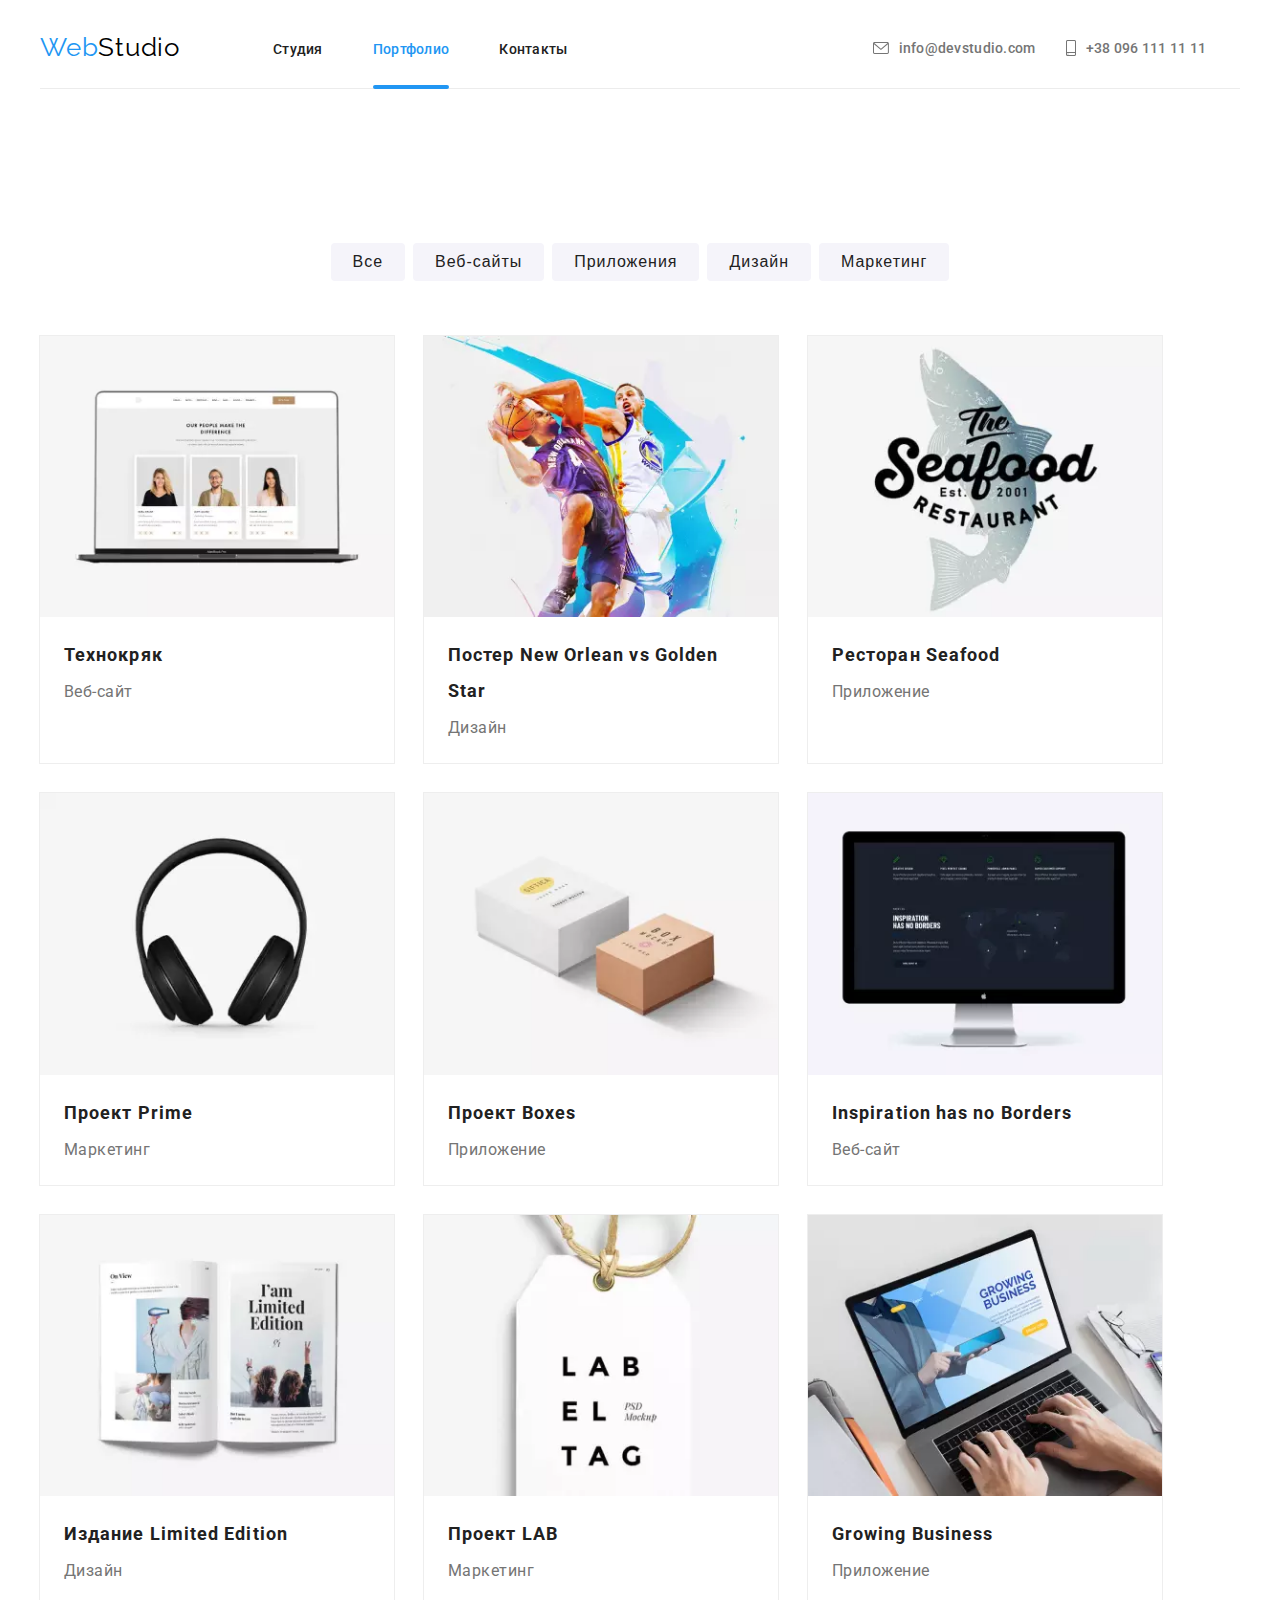
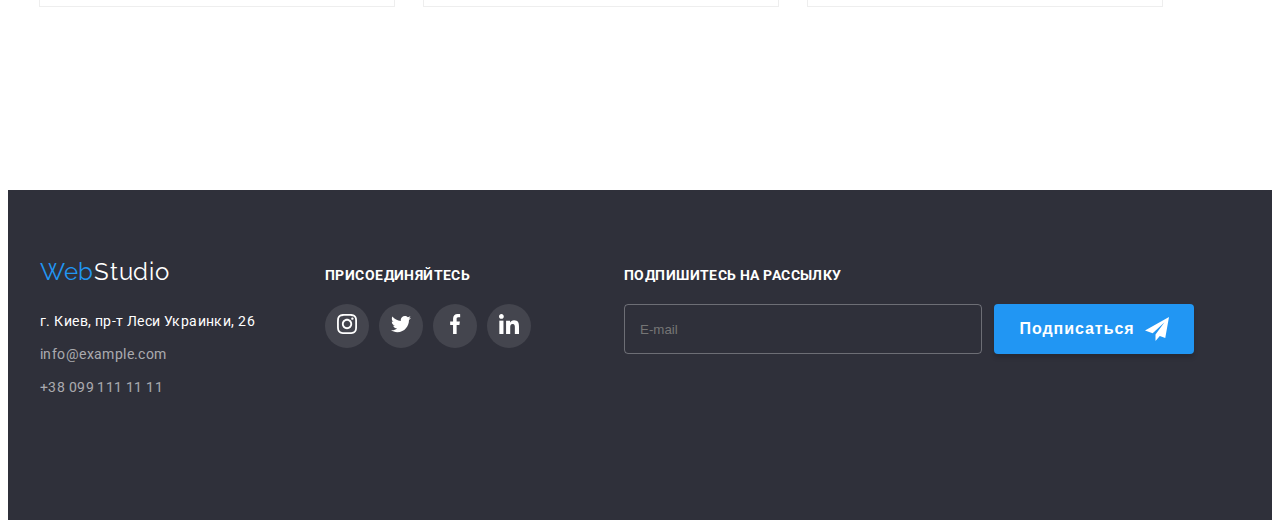
==== commit da523753: "перший сабміт" ====
--- a/portfolio.html
+++ b/portfolio.html
@@ -25,10 +25,10 @@
     
                     <ul class="nav-list list">
                         <li class="nav-list-item">
-                            <a class="nav-link accent link" href="./index.html">Студия</a>
+                            <a class="nav-link link" href="./index.html">Студия</a>
                         </li>
                         <li class="nav-list-item">
-                            <a class="nav-link link" href="./portfolio.html">Портфолио</a>
+                            <a class="nav-link accent link" href="./portfolio.html">Портфолио</a>
                         </li>
                         <li class="nav-list-item">
                             <a class="nav-link link" href="#">Контакты</a>
--- a/css/main.min.css
+++ b/css/main.min.css
@@ -1,2 +1,2 @@
-:root{--primary-text-color: #757575;--secondary-text-color: #212121;--accent-color: #2196f3;--primary-icon-color: #afb1b8;--background-icon-footer-color: rgba(255, 255, 255, 0.1);--primary-footer-head-color: #2f303a;--primary-team-color: #f5f4fa;--primary-black-color: #000000;--primary-white-color: #ffffff;--hover-color-btn: #188ce8;--primary-backgroun-color-team: #f5f4fa;--primary-white-transparent: rgba(255, 255, 255, 0.6);--primary-background-color-description-img: rgba(47, 48, 58, 0.8);--primary-backdrop-color: rgba(0, 0, 0, 0.2)}.visually-hidden{position:absolute !important;clip:rect(1px 1px 1px 1px);clip:rect(1px, 1px, 1px, 1px);padding:0 !important;border:0 !important;height:1px !important;width:1px !important;overflow:hidden}img{display:block;max-width:100%;height:auto}h1,h2,h3,h4,h5,h6,p{margin:0}ul,ol{margin:0;padding:0}img{display:block}.link{text-decoration:none}.list{list-style:none}body{background-color:var(--primary-white-color);color:var(--primary-text-color);font-family:Roboto, sans-serif}.container{width:100%;padding:0 15px}@media screen and (min-width: 480px){.container{width:480px;margin:0 auto}}@media screen and (min-width: 768px){.container{width:768px}}@media screen and (min-width: 1200px){.container{width:1200px}.header .container{display:flex;align-items:center}.my-work .container{padding-top:94px;padding-bottom:94px}footer .container{display:flex;align-items:baseline}}.navigation{display:flex;align-items:center;justify-content:space-between}.header{display:flex;align-items:center;justify-content:space-between;height:60px;border-bottom:1px solid #ececec}.nav-list,.contakt-list{display:none}.navigation-logo{color:var(--primary-black-color);font-family:Raleway, sans-serif;font-weight:700;font-size:24px;line-height:1.16;letter-spacing:0.03em}.header-open-menu-btn,.mobile-close-btn{background-color:transparent;border:none;padding:0}.mobile-close-btn{position:absolute;top:10px;right:15px}.header-burger-btn,.icon-close{width:40px;height:40px;fill:#000000}.logo-color-web{color:var(--accent-color)}.header-open-menu-btn:focus,.header-open-menu-btn:hover,.mobile-close-btn:focus,.mobile-close-btn:hover{fill:var(--accent-color)}.mobile-menu{position:absolute;width:100%;max-width:796px;height:100hv;top:0;left:50%;padding:40px 48px;transform:translateX(-50%) translateY(-100%);background-color:var(--primary-white-color);transition:transform 500ms cubic-bezier(0.075, 0.82, 0.165, 1)}.mobile-menu.is-open{transform:translateX(-50%) translateY(0%)}.mobile-menu-nav{margin-bottom:302px}.mobile-menu-nav-item:not(:last-child){margin-bottom:36px}.mobile-nav-link{color:var(--secondary-text-color);font-weight:500;font-size:40px;line-height:1.18;letter-spacing:0.02em;margin-bottom:36px;transition:color 250ms cubic-bezier(0.4, 0, 0.2, 1)}.mobile-nav-link:hover,.mobile-nav-link:focus{color:var(--accent-color)}.mobile-nav-link .accent{color:var(--accent-color);font-weight:500;font-size:14px;line-height:1.143;letter-spacing:0.02em}.mobile-contakt-list{margin-bottom:64px}.mobile-contakt-link-tel{font-weight:500;font-size:34px;line-height:1.8;letter-spacing:0.02em;color:var(--accent-color)}.mobile-contakt-link-mail{font-weight:500;font-size:24px;line-height:1.7;letter-spacing:0.02em;color:var(--primary-text-color)}.mobile-social-list{display:flex}.mobile-social-item:not(:last-child){margin-right:10px}.mobile-social-item:not(:first-child)::before{content:"";margin-right:10px;border:1px solid rgba(33,33,33,0.2);transform:rotate(90deg)}.mobile-social-link{font-weight:500;font-size:18px;line-height:1.2;letter-spacing:0.02em;color:var(--accent-color)}@media screen and (min-width: 768px){.navigation{display:flex}.navigation-logo{margin-right:88px}.header-open-menu-btn{display:none}.nav-list{display:flex;align-items:center;justify-content:center;margin-right:70px}.contakt-list{display:flex;flex-direction:column;margin-left:auto}.contakt-list-item:not(:last-child){margin-bottom:10px}.contakt-link{display:flex;align-items:center;font-weight:500;font-size:12px;line-height:1.16;letter-spacing:0.02em;color:var(--primary-text-color);transition:color 250ms cubic-bezier(0.4, 0, 0.2, 1)}.contakt-link:hover,.contakt-link:focus{color:var(--accent-color)}.contakct-icon{margin-right:10px;fill:currentColor;transition:fill 250ms cubic-bezier(0.4, 0, 0.2, 1)}.contakt-link:hover .contakct-icon,.contakt-link:focus .contakct-icon{fill:var(--accent-color)}.logo-mail{width:14px;height:10px}.logo-tel{width:10px;height:14px}.nav-list-item:not(:last-child){margin-right:50px}.nav-link{color:var(--secondary-text-color);font-weight:500;font-size:14px;line-height:1.143;letter-spacing:0.02em;padding-bottom:21px;align-items:center;transition:color 250ms cubic-bezier(0.4, 0, 0.2, 1)}.nav-link:hover,.nav-link:focus{color:var(--accent-color)}.accent{color:var(--accent-color);font-weight:500;font-size:14px;line-height:1.143;letter-spacing:0.02em}.accent::after{content:"";display:block;width:100%;height:4px;border-radius:2px;position:absolute;left:0px;bottom:0px;background-color:var(--accent-color)}}@media screen and (min-width: 1200px){.header{height:80px}.navigation-logo{color:var(--primary-black-color);font-family:Raleway, sans-serif;font-weight:700;font-size:26px;line-height:1.2;letter-spacing:0.03em;margin-right:93px;align-items:center}.navigation{display:flex}.nav-list{display:flex;align-items:center;margin-right:305px}.contakt-link{font-weight:500;font-size:14px;line-height:1.143;letter-spacing:0.02em;color:var(--primary-text-color);transition:color 250ms cubic-bezier(0.4, 0, 0.2, 1)}.contakt-link:hover,.contakt-link:focus{color:var(--accent-color)}.contakt-list-item{display:flex;align-items:center}.contakt-list-item:not(:last-child){margin-right:30px;margin-bottom:0px}.logo-mail{width:16px;height:12px}.logo-tel{width:10px;height:16px}.nav-link{padding-bottom:32px}.contakct-icon{margin-right:10px;fill:currentColor;transition:fill 250ms cubic-bezier(0.4, 0, 0.2, 1)}.contakt-link:hover .contakct-icon,.contakt-link:focus .contakct-icon{fill:var(--accent-color)}.contakt-list{flex-direction:row}}.hero{max-width:480px;height:400px;padding-top:118px;margin:0 auto;margin-bottom:60px;text-align:center;background-color:var(--primary-footer-head-color);background-image:linear-gradient(rgba(47,48,58,0.4), rgba(47,48,58,0.4)),url(../image/hero/mobile-backgrond-img.jpg);background-size:480px 400px}.header-title{font-weight:900;font-size:26px;line-height:1.62;text-align:center;letter-spacing:0.06em;text-transform:uppercase;color:var(--primary-white-color);margin-bottom:30px}@media screen and (min-device-pixel-ratio: 2) and (min-width: 480px), screen and (min-resolution: 192dpi) and (min-width: 480px), screen and (min-resolution: 2dppx) and (min-width: 480px){.hero{background-image:linear-gradient(rgba(47,48,58,0.4), rgba(47,48,58,0.4)),url(../image/hero/mobile-backgrond-img@2x.jpg)}}@media screen and (min-width: 768px){.hero{max-width:768px;height:400px;background-image:linear-gradient(rgba(47,48,58,0.4), rgba(47,48,58,0.4)),url(../image/hero/tablet-backgrond-img.jpg);background-size:768px 400px}}@media screen and (min-device-pixel-ratio: 2) and (min-width: 768px), screen and (min-resolution: 192dpi) and (min-width: 768px), screen and (min-resolution: 2dppx) and (min-width: 768px){.hero{background-image:linear-gradient(rgba(47,48,58,0.4), rgba(47,48,58,0.4)),url(../image/hero/tablet-backgrond-img@2x.jpg)}}@media screen and (min-width: 1200px){.hero{max-width:1600px;height:600px;background-image:linear-gradient(rgba(47,48,58,0.4), rgba(47,48,58,0.4)),url(../image/hero/desktop-backgrond-img.jpg);background-size:1600px 600px}.header-title{font-size:44px;line-height:1.364}}@media screen and (min-device-pixel-ratio: 2) and (min-width: 1200px), screen and (min-resolution: 192dpi) and (min-width: 1200px), screen and (min-resolution: 2dppx) and (min-width: 1200px){.hero{background-image:linear-gradient(rgba(47,48,58,0.4), rgba(47,48,58,0.4)),url(../image/hero/desktop-backgrond-img@2x.jpg)}}.order-btn{font-weight:700;font-size:16px;line-height:1.875;letter-spacing:0.06em;color:var(--primary-white-color);background:var(--accent-color);min-width:200px;border:transparent;box-shadow:0px 4px 4px rgba(0,0,0,0.15);border-radius:4px;padding:10px 32px;cursor:pointer;transition:background 250ms cubic-bezier(0.4, 0, 0.2, 1)}.order-btn:hover,.order-btn:focus{background:var(--hover-color-btn)}.benefits-list h3{font-weight:700;font-size:14px;line-height:1.143;letter-spacing:0.03em;text-transform:uppercase;color:var(--secondary-text-color);text-align:center;margin-bottom:10px}.benefits-list p{font-weight:400;font-size:14px;line-height:1.714;letter-spacing:0.03em}.benefits-list .benefits-item{margin-bottom:30px}.benefits-list .thumb-benefits{height:120px;background-color:var(--primary-team-color);display:flex;justify-content:center;align-items:center;margin-bottom:30px}.benefits-list .benefits-icon{width:70px;height:70px}@media screen and (min-width: 768px){.benefits-list{display:flex;flex-wrap:wrap}.benefits-list h3{text-align:left}.benefits-item{width:354px}.benefits-item:nth-child(odd){margin-right:30px}}@media screen and (min-width: 1200px){.benefits-section{padding:94px 0px}.benefits-item{max-width:270px}.benefits-item:not(:last-child){margin-right:30px}.thumb-benefits{height:120px;background-color:var(--primary-team-color);display:flex;justify-content:center;align-items:center;margin-bottom:30px}}@media screen and (max-width: 1200px){.section-about{display:none}}@media screen and (min-width: 1200px){.section-about{padding-bottom:94px}.section-about-title{font-weight:700;font-size:36px;line-height:1.167;text-align:center;letter-spacing:0.03em;color:var(--secondary-text-color);margin-bottom:50px}.about-list{display:flex}.about-item{position:relative}.about-item:not(:last-child){margin-right:30px}.description-img{display:flex;align-items:center;justify-content:center;font-family:Roboto;font-style:normal;font-weight:700;font-size:14px;line-height:1.14;letter-spacing:0.03em;text-transform:uppercase;color:var(--primary-white-color);background:var(--primary-background-color-description-img);width:100%;height:70px;position:absolute;bottom:0px;left:0px}}.section-team{margin:0 auto;background-color:var(--primary-backgroun-color-team);padding:60px 0px}.team-title{font-weight:700;font-size:28px;line-height:1.18;text-align:center;letter-spacing:0.03em;color:var(--secondary-text-color);margin-bottom:30px}.img-team{width:100%}.team-item{box-shadow:0px 1px 3px rgba(0,0,0,0.12),0px 1px 1px rgba(0,0,0,0.14),0px 2px 1px rgba(0,0,0,0.2);border-radius:0px 0px 4px 4px;background-color:var(--primary-white-color)}.team-item:not(:last-child){margin-bottom:30px}.developers-information{text-align:center;height:162px;padding-top:30px;padding-bottom:30px}.developers-information>p{font-weight:400;font-size:16px;line-height:1.188;letter-spacing:0.03em;margin-bottom:16px}.name-developers{margin-bottom:10px;font-weight:500;font-size:16px;line-height:1.188;letter-spacing:0.03em;color:var(--secondary-text-color)}.list-socialnetwork{display:flex;justify-content:center;flex-wrap:wrap}.list-item-icon:not(:last-child){margin-right:10px}.icon{display:flex;justify-content:center;align-items:center;width:44px;height:44px;border-radius:50%}.icon:hover,.icon:focus{background-color:var(--accent-color)}.social-link{display:flex;justify-content:center;align-items:center;width:44px;height:44px}.socialnetwork-link{fill:var(--primary-icon-color);width:20px;height:20px;transition:fill 250ms cubic-bezier(0.4, 0, 0.2, 1)}.list-item-icon:hover .socialnetwork-link,.list-item-icon:focus .socialnetwork-link{fill:var(--primary-white-color)}@media screen and (min-width: 768px){.team-list{display:flex;flex-wrap:wrap}.team-item{max-width:354px;margin-bottom:30px}.team-item:nth-child(odd){margin-right:30px}}@media screen and (min-width: 1200px){.section-team{padding:94px 0px}.img-team{width:270px;height:260px}.team-item:not(:last-child){margin-right:30px}.team-title{font-weight:700;font-size:36px;line-height:1.167;text-align:center;letter-spacing:0.03em;color:var(--secondary-text-color);margin-bottom:50px}.developers-information{padding-left:32px;padding-right:32px}.list-socialnetwork{justify-content:space-between}.icon{width:44px;height:44px;border-radius:50%;cursor:pointer;transition:background 250ms cubic-bezier(0.4, 0, 0.2, 1)}.icon:hover,.icon:focus{background-color:var(--accent-color)}}.client-section{padding-top:60px;padding-bottom:60px}.list-client{display:flex;flex-wrap:wrap;margin-left:-15px;margin-right:-15px}.team-title{font-weight:700px;font-size:28px;line-height:1.8;text-align:center;letter-spacing:0.03em}.list-item-client{display:flex;align-content:center;justify-content:center;margin-bottom:30px;width:calc((100% - 15px * 4) / 2);height:90px;margin-left:15px;margin-right:15px}.client-link{display:flex;justify-content:center;align-items:center;width:100%;height:100%;border:1px solid var(--primary-icon-color);border-radius:4px;fill:var(--primary-icon-color);transition:fill 250ms cubic-bezier(0.4, 0, 0.2, 1),border 250ms cubic-bezier(0.4, 0, 0.2, 1)}.logo1{width:44px;height:49px}.logo2{width:40px;height:52px}.logo3{width:41px;height:42px}.logo4{width:80px;height:42px}.logo5{width:59px;height:47px}.logo6{width:88px;height:45px}@media screen and (min-width: 768px){.list-client{display:flex;justify-content:center;align-items:center}.list-item-client{margin-right:15px;margin-left:15px;width:226px}}@media screen and (min-width: 1200px){.client-section{padding-top:94px;padding-bottom:94px}.team-title{font-weight:700px;font-size:36px;line-height:1.7;text-align:center;letter-spacing:0.03em}.list-item-client{margin-right:15px;margin-left:15px}.list-item-client{width:170px;height:90px}.client-link:focus,.client-link:hover{border-color:var(--accent-color)}.client-link:focus,.client-link:hover{fill:var(--accent-color)}}footer{background-color:var(--primary-footer-head-color);padding:60px 0px}.socialnetwork-link-footer{fill:var(--primary-white-color);width:20px;height:20px}.footer-logo-link{display:flex;justify-content:center;margin:0 auto;margin-bottom:17px;color:var(--primary-white-color);font-family:Raleway, sans-serif;font-weight:400;font-size:24px;line-height:1.8;letter-spacing:0.03em}.address-list-str{text-align:center}.address{font-style:normal;font-weight:400;font-size:14px;line-height:1.714;letter-spacing:0.03em;color:var(--primary-white-transparent)}.color-white-addr{color:var(--primary-white-color)}.address-item{margin-bottom:8px}.address-item:last-child{margin-bottom:60px}.title-footer-social{text-align:center;font-weight:700;font-size:14px;line-height:1.14;letter-spacing:0.03em;text-transform:uppercase;color:var(--primary-white-color);margin-bottom:20px}.footer-social-link{display:flex;justify-content:center;align-items:center;width:44px;height:44px;border-radius:50%;background-color:var(--background-icon-footer-color);cursor:pointer;transition:background 250ms cubic-bezier(0.4, 0, 0.2, 1)}.list-socialnetwork{margin-bottom:60px;flex-wrap:nowrap}.input-footer{display:flex;flex-direction:column;text-align:center}.input-mail-footer{display:flex;width:100%;height:50px;color:var(--primary-white-color);border:1px solid rgba(255,255,255,0.3);box-sizing:border-box;background-color:rgba(0,0,0,0);border-radius:4px;padding:16px 15px;margin-bottom:20px}.footer-modal-btn{display:flex;justify-content:center;align-items:center;margin:0 auto;font-weight:700;font-size:16px;line-height:1.875;letter-spacing:0.06em;color:var(--primary-white-color);background:var(--accent-color);min-width:200px;height:50px;border:transparent;box-shadow:0px 4px 4px rgba(0,0,0,0.15);border-radius:4px;cursor:pointer;transition:background 250ms cubic-bezier(0.4, 0, 0.2, 1)}.icon-telegr-btn{margin-left:10px;height:24px;width:24px}@media screen and (min-width: 768px){.container-footer{display:flex;justify-content:center;align-items:baseline}.conteiner-footer-address{justify-content:center;align-items:center;margin-right:165px}.input-mail-footer{display:flex;margin:0 auto;margin-bottom:20px;width:450px}}@media screen and (min-width: 1200px){.conteiner-footer-address{margin-right:70px}.footer-logo-link{justify-content:left}.address-list-str{text-align:left}.address-item:not(:last-child){margin-bottom:9px}.footer-social{margin-right:93px}.title-footer-social{text-align:left}.footer-social-link:hover,.footer-social-link:focus{background-color:var(--accent-color)}.footer-social-link:not(:last-child){margin-right:10px}.container-footer{align-items:baseline}.footer-form{display:flex;align-items:baseline;justify-content:center}.input-mail-footer{width:358px;height:50px;margin-right:12px}.icon-telegr-btn{margin-left:10px;height:24px;width:24px}}.my-work{padding-top:60px;padding-bottom:60px}.list-button{display:flex;flex-wrap:wrap;margin-bottom:40px}.button-item:not(:last-child){margin-right:8px}.button-title{font-weight:500;font-size:16px;line-height:1.625;text-align:center;letter-spacing:0.03em;color:var(--secondary-text-color);background:var(--primary-backgroun-color-team);font-size:16px;line-height:1.6;letter-spacing:0.06em;min-width:73px;height:38px;margin-bottom:15px;border:none;border-radius:4px;padding:6px 22px;cursor:pointer;transition:color 250ms cubic-bezier(0.4, 0, 0.2, 1),background 250ms cubic-bezier(0.4, 0, 0.2, 1),box-shadow 250ms cubic-bezier(0.4, 0, 0.2, 1)}.button-title:hover,.button-title:focus{color:var(--primary-white-color);background:var(--accent-color);box-shadow:0px 3px 1px rgba(0,0,0,0.1),0px 1px 2px rgba(0,0,0,0.08),0px 2px 2px rgba(0,0,0,0.12)}@media screen and (min-width: 768px){.list-button{justify-content:center}}.my-work-list{margin-left:-15px;margin-right:-15px}.my-work--img{width:100%}.my-work-item{outline:1px solid #eeeeee;margin-left:15px;margin-right:15px;margin-bottom:30px;transition:box-shadow 250ms cubic-bezier(0.4, 0, 0.2, 1)}.my-work-item:focus,.my-work-item:hover{box-shadow:0px 1px 1px rgba(0,0,0,0.12),0px 4px 4px rgba(0,0,0,0.06),1px 4px 6px rgba(0,0,0,0.16)}.my-work-title{font-weight:700;font-size:18px;line-height:2;letter-spacing:0.06em;color:var(--secondary-text-color);margin-bottom:4px}.my-work-text{font-size:16px;line-height:1.875;letter-spacing:0.03em;color:var(--primary-text-color)}.description-my-work{padding:20px 24px}.img-wraper{position:relative;overflow:hidden}.overlay{position:absolute;left:0;top:0;width:100%;height:100%;background-color:rgba(33,150,243,0.9);font-family:Roboto;font-weight:400;font-size:18px;line-height:1.56;letter-spacing:0.03em;color:var(--primary-white-color);padding:64px 23px;transform:translateY(100%);transition:transform 250ms cubic-bezier(0.4, 0, 0.2, 1)}.my-work-link:hover .overlay,.my-work-link:focus .overlay{transform:translateY(0)}@media screen and (min-width: 768px){.my-work-list{display:flex;flex-wrap:wrap}.my-work-item{width:354px}}.backdrop{position:fixed;top:0;left:0;width:100%;height:100%;background-color:var(--primary-backdrop-color);transition:all 250ms cubic-bezier(0.4, 0, 0.2, 1)}.modal{position:absolute;top:50%;left:50%;transform:translate(-50%, -50%);width:100%;max-width:450px;height:95%;max-height:609px;padding:40px;overflow:scroll;background:var(--primary-white-color);box-shadow:0px 1px 3px rgba(0,0,0,0.12),0px 1px 1px rgba(0,0,0,0.14),0px 2px 1px rgba(0,0,0,0.2);border-radius:4px}.modal-close-btn{position:absolute;top:8px;right:8px;width:30px;height:30px;background:var(--primary-white-color);border:1px solid rgba(0,0,0,0.1);border-radius:50%;fill:#000000;cursor:pointer}.modal-close-btn{position:absolute;top:8px;right:8px;width:30px;height:30px;background:var(--primary-white-color);border:1px solid rgba(0,0,0,0.1);border-radius:50%;fill:#000000;cursor:pointer}.is-hidden{opacity:0;visibility:hidden;pointer-events:none}.modal-title{font-weight:700;font-size:20px;line-height:1.15;text-align:center;letter-spacing:0.03em;color:var(--secondary-text-color);margin-bottom:12px}.modal-form-input-label{font-weight:400;font-size:12px;line-height:1.17;letter-spacing:0.01em}.modal-form{display:flex;flex-direction:column}.modal-form-input-wrapper{display:block;position:relative;margin-top:4px;margin-bottom:10px}.modal-form-input{display:block;width:100%;height:40px;border:1px solid rgba(33,33,33,0.2);border-radius:4px;padding-left:42px;transition:border-color 250ms linear}.modal-form-input:focus{outline:none;border-color:var(--accent-color)}.modal-form-icon{position:absolute;top:50%;left:12px;transform:translateY(-50%);display:block;width:18px;height:18px;transition:background-color 250ms linear}.modal-form-input:focus+.modal-form-icon{fill:var(--accent-color)}.modal-form-message{font-size:14px;line-height:1.143;letter-spacing:0.01em;display:block;width:100%;height:120px;border:1px solid rgba(33,33,33,0.2);border-radius:4px;resize:none;transition:border-color 250ms linear;padding:15px;margin-top:4px;margin-bottom:20px}.modal-form-message:focus{outline:none;border-color:var(--accent-color)}.modal-form-message::placeholder{color:rgba(117,117,117,0.5)}.modal-form-check-policy:checked+.modal-form-label-policy::before{background-image:url(../image/icon-check.svg);outline:none}.modal-form-check-policy:focus+.modal-form-label-policy::before{box-shadow:0 0 0 2px blue}.modal-form-label-policy{display:flex;align-items:center;justify-content:center;margin-bottom:30px;font-weight:400px;font-size:12px;line-height:1.17}.modal-form-label-policy a{color:var(--accent-color);margin-left:5px}.modal-form-label-policy::before{display:inline-block;width:16px;height:15px;outline:1px solid #000;content:"";margin-right:10px}.order-btn-modal{align-self:center;font-weight:700;font-size:16px;line-height:1.875;letter-spacing:0.06em;color:var(--primary-white-color);background:var(--accent-color);min-width:200px;height:50px;border:transparent;box-shadow:0px 4px 4px rgba(0,0,0,0.15);border-radius:4px;cursor:pointer;transition:background 250ms cubic-bezier(0.4, 0, 0.2, 1)}@media screen and (min-width: 1200px){.modal{width:528px;height:581px;overflow:hidden}}.navigation-logo{color:var(--primary-black-color);font-family:Raleway, sans-serif;font-weight:400;font-size:26px;line-height:1.2;letter-spacing:0.03em;align-items:center}.logo-color-web{color:var(--accent-color)}
+:root{--primary-text-color: #757575;--secondary-text-color: #212121;--accent-color: #2196f3;--primary-icon-color: #afb1b8;--background-icon-footer-color: rgba(255, 255, 255, 0.1);--primary-footer-head-color: #2f303a;--primary-team-color: #f5f4fa;--primary-black-color: #000000;--primary-white-color: #ffffff;--hover-color-btn: #188ce8;--primary-backgroun-color-team: #f5f4fa;--primary-white-transparent: rgba(255, 255, 255, 0.6);--primary-background-color-description-img: rgba(47, 48, 58, 0.8);--primary-backdrop-color: rgba(0, 0, 0, 0.2)}.visually-hidden{position:absolute !important;clip:rect(1px 1px 1px 1px);clip:rect(1px, 1px, 1px, 1px);padding:0 !important;border:0 !important;height:1px !important;width:1px !important;overflow:hidden}img{display:block;max-width:100%;height:auto}h1,h2,h3,h4,h5,h6,p{margin:0}ul,ol{margin:0;padding:0}img{display:block}.link{text-decoration:none}.list{list-style:none}body{background-color:var(--primary-white-color);color:var(--primary-text-color);font-family:Roboto, sans-serif}.container{width:100%;padding:0 15px}@media screen and (min-width: 480px){.container{width:480px;margin:0 auto}}@media screen and (min-width: 768px){.container{width:768px}}@media screen and (min-width: 1200px){.container{width:1200px}.header .container{display:flex;align-items:center}.my-work .container{padding-top:94px;padding-bottom:94px}footer .container{display:flex;align-items:baseline}}.navigation{display:flex;align-items:center;justify-content:space-between}.header{display:flex;align-items:center;justify-content:space-between;height:60px;border-bottom:1px solid #ececec}.nav-list,.contakt-list{display:none}.navigation-logo{color:var(--primary-black-color);font-family:Raleway, sans-serif;font-weight:700;font-size:24px;line-height:1.16;letter-spacing:0.03em}.header-open-menu-btn,.mobile-close-btn{background-color:transparent;border:none;padding:0}.mobile-close-btn{position:absolute;top:10px;right:15px}.header-burger-btn,.icon-close{width:40px;height:40px;fill:#000000}.logo-color-web{color:var(--accent-color)}.header-open-menu-btn:focus,.header-open-menu-btn:hover,.mobile-close-btn:focus,.mobile-close-btn:hover{fill:var(--accent-color)}.mobile-menu{position:absolute;z-index:10;width:100%;max-width:796px;height:100hv;top:0;left:50%;padding:40px 48px;transform:translateX(-50%) translateY(-100%);background-color:var(--primary-white-color);transition:transform 500ms cubic-bezier(0.075, 0.82, 0.165, 1)}.mobile-menu.is-open{transform:translateX(-50%) translateY(0%)}.mobile-menu-nav{margin-bottom:302px}.mobile-menu-nav-item:not(:last-child){margin-bottom:36px}.mobile-nav-link{color:var(--secondary-text-color);font-weight:500;font-size:40px;line-height:1.18;letter-spacing:0.02em;margin-bottom:36px;transition:color 250ms cubic-bezier(0.4, 0, 0.2, 1)}.mobile-nav-link:hover,.mobile-nav-link:focus{color:var(--accent-color)}.mobile-nav-link .accent{color:var(--accent-color);font-weight:500;font-size:14px;line-height:1.143;letter-spacing:0.02em}.mobile-contakt-list{margin-bottom:64px}.mobile-contakt-link-tel{font-weight:500;font-size:34px;line-height:1.8;letter-spacing:0.02em;color:var(--accent-color)}.mobile-contakt-link-mail{font-weight:500;font-size:24px;line-height:1.7;letter-spacing:0.02em;color:var(--primary-text-color)}.mobile-social-list{display:flex}.mobile-social-item:not(:last-child){margin-right:10px}.mobile-social-item:not(:first-child)::before{content:"";margin-right:10px;border:1px solid rgba(33,33,33,0.2);transform:rotate(90deg)}.mobile-social-link{font-weight:500;font-size:18px;line-height:1.2;letter-spacing:0.02em;color:var(--accent-color)}@media screen and (min-width: 768px){.navigation{display:flex}.navigation-logo{margin-right:88px}.header-open-menu-btn{display:none}.nav-list{display:flex;align-items:center;justify-content:center;margin-right:70px}.contakt-list{display:flex;flex-direction:column;margin-left:auto}.contakt-list-item:not(:last-child){margin-bottom:10px}.contakt-link{display:flex;align-items:center;font-weight:500;font-size:12px;line-height:1.16;letter-spacing:0.02em;color:var(--primary-text-color);transition:color 250ms cubic-bezier(0.4, 0, 0.2, 1)}.contakt-link:hover,.contakt-link:focus{color:var(--accent-color)}.contakct-icon{margin-right:10px;fill:currentColor;transition:fill 250ms cubic-bezier(0.4, 0, 0.2, 1)}.contakt-link:hover .contakct-icon,.contakt-link:focus .contakct-icon{fill:var(--accent-color)}.logo-mail{width:14px;height:10px}.logo-tel{width:10px;height:14px}.nav-list-item:not(:last-child){margin-right:50px}.nav-link{color:var(--secondary-text-color);font-weight:500;font-size:14px;line-height:1.143;letter-spacing:0.02em;padding-bottom:21px;align-items:center;transition:color 250ms cubic-bezier(0.4, 0, 0.2, 1)}.nav-link:hover,.nav-link:focus{color:var(--accent-color)}.accent{position:relative;color:var(--accent-color);font-weight:500;font-size:14px;line-height:1.143;letter-spacing:0.02em}.accent::after{content:"";display:block;width:100%;height:4px;background-color:var(--accent-color);border-radius:2px;position:absolute;left:0px;bottom:0px}}@media screen and (min-width: 1200px){.header{height:80px}.navigation-logo{color:var(--primary-black-color);font-family:Raleway, sans-serif;font-weight:700;font-size:26px;line-height:1.2;letter-spacing:0.03em;margin-right:93px;align-items:center}.navigation{display:flex}.nav-list{display:flex;align-items:center;margin-right:305px}.contakt-link{font-weight:500;font-size:14px;line-height:1.143;letter-spacing:0.02em;color:var(--primary-text-color);transition:color 250ms cubic-bezier(0.4, 0, 0.2, 1)}.contakt-link:hover,.contakt-link:focus{color:var(--accent-color)}.contakt-list-item{display:flex;align-items:center}.contakt-list-item:not(:last-child){margin-right:30px;margin-bottom:0px}.logo-mail{width:16px;height:12px}.logo-tel{width:10px;height:16px}.nav-link{padding-bottom:32px}.contakct-icon{margin-right:10px;fill:currentColor;transition:fill 250ms cubic-bezier(0.4, 0, 0.2, 1)}.contakt-link:hover .contakct-icon,.contakt-link:focus .contakct-icon{fill:var(--accent-color)}.contakt-list{flex-direction:row}}.hero{max-width:480px;height:400px;padding-top:118px;margin:0 auto;margin-bottom:60px;text-align:center;background-color:var(--primary-footer-head-color);background-image:linear-gradient(rgba(47,48,58,0.4), rgba(47,48,58,0.4)),url(../image/hero/mobile-backgrond-img.jpg);background-size:480px 400px}.header-title{font-weight:900;font-size:26px;line-height:1.62;text-align:center;letter-spacing:0.06em;text-transform:uppercase;color:var(--primary-white-color);margin-bottom:30px}@media screen and (min-device-pixel-ratio: 2) and (min-width: 480px), screen and (min-resolution: 192dpi) and (min-width: 480px), screen and (min-resolution: 2dppx) and (min-width: 480px){.hero{background-image:linear-gradient(rgba(47,48,58,0.4), rgba(47,48,58,0.4)),url(../image/hero/mobile-backgrond-img@2x.jpg)}}@media screen and (min-width: 768px){.hero{max-width:768px;height:400px;background-image:linear-gradient(rgba(47,48,58,0.4), rgba(47,48,58,0.4)),url(../image/hero/tablet-backgrond-img.jpg);background-size:768px 400px}}@media screen and (min-device-pixel-ratio: 2) and (min-width: 768px), screen and (min-resolution: 192dpi) and (min-width: 768px), screen and (min-resolution: 2dppx) and (min-width: 768px){.hero{background-image:linear-gradient(rgba(47,48,58,0.4), rgba(47,48,58,0.4)),url(../image/hero/tablet-backgrond-img@2x.jpg)}}@media screen and (min-width: 1200px){.hero{max-width:1600px;height:600px;background-image:linear-gradient(rgba(47,48,58,0.4), rgba(47,48,58,0.4)),url(../image/hero/desktop-backgrond-img.jpg);background-size:1600px 600px}.header-title{font-size:44px;line-height:1.364}}@media screen and (min-device-pixel-ratio: 2) and (min-width: 1200px), screen and (min-resolution: 192dpi) and (min-width: 1200px), screen and (min-resolution: 2dppx) and (min-width: 1200px){.hero{background-image:linear-gradient(rgba(47,48,58,0.4), rgba(47,48,58,0.4)),url(../image/hero/desktop-backgrond-img@2x.jpg)}}.order-btn{font-weight:700;font-size:16px;line-height:1.875;letter-spacing:0.06em;color:var(--primary-white-color);background:var(--accent-color);min-width:200px;border:transparent;box-shadow:0px 4px 4px rgba(0,0,0,0.15);border-radius:4px;padding:10px 32px;cursor:pointer;transition:background 250ms cubic-bezier(0.4, 0, 0.2, 1)}.order-btn:hover,.order-btn:focus{background:var(--hover-color-btn)}.benefits-list h3{font-weight:700;font-size:14px;line-height:1.143;letter-spacing:0.03em;text-transform:uppercase;color:var(--secondary-text-color);text-align:center;margin-bottom:10px}.benefits-list p{font-weight:400;font-size:14px;line-height:1.714;letter-spacing:0.03em}.benefits-list .benefits-item{margin-bottom:30px}.benefits-list .thumb-benefits{height:120px;background-color:var(--primary-team-color);display:flex;justify-content:center;align-items:center;margin-bottom:30px}.benefits-list .benefits-icon{width:70px;height:70px}@media screen and (min-width: 768px){.benefits-list{display:flex;flex-wrap:wrap}.benefits-list h3{text-align:left}.benefits-item{width:354px}.benefits-item:nth-child(odd){margin-right:30px}}@media screen and (min-width: 1200px){.benefits-section{padding:94px 0px}.benefits-item{max-width:270px}.benefits-item:not(:last-child){margin-right:30px}.thumb-benefits{height:120px;background-color:var(--primary-team-color);display:flex;justify-content:center;align-items:center;margin-bottom:30px}}@media screen and (max-width: 1200px){.section-about{display:none}}@media screen and (min-width: 1200px){.section-about{padding-bottom:94px}.section-about-title{font-weight:700;font-size:36px;line-height:1.167;text-align:center;letter-spacing:0.03em;color:var(--secondary-text-color);margin-bottom:50px}.about-list{display:flex}.about-item{position:relative}.about-item:not(:last-child){margin-right:30px}.description-img{display:flex;align-items:center;justify-content:center;font-family:Roboto;font-style:normal;font-weight:700;font-size:14px;line-height:1.14;letter-spacing:0.03em;text-transform:uppercase;color:var(--primary-white-color);background:var(--primary-background-color-description-img);width:100%;height:70px;position:absolute;bottom:0px;left:0px}}.section-team{margin:0 auto;background-color:var(--primary-backgroun-color-team);padding:60px 0px}.team-title{font-weight:700;font-size:28px;line-height:1.18;text-align:center;letter-spacing:0.03em;color:var(--secondary-text-color);margin-bottom:30px}.img-team{width:100%}.team-item{box-shadow:0px 1px 3px rgba(0,0,0,0.12),0px 1px 1px rgba(0,0,0,0.14),0px 2px 1px rgba(0,0,0,0.2);border-radius:0px 0px 4px 4px;background-color:var(--primary-white-color)}.team-item:not(:last-child){margin-bottom:30px}.developers-information{text-align:center;height:162px;padding-top:30px;padding-bottom:30px}.developers-information>p{font-weight:400;font-size:16px;line-height:1.188;letter-spacing:0.03em;margin-bottom:16px}.name-developers{margin-bottom:10px;font-weight:500;font-size:16px;line-height:1.188;letter-spacing:0.03em;color:var(--secondary-text-color)}.list-socialnetwork{display:flex;justify-content:center;flex-wrap:wrap}.list-item-icon:not(:last-child){margin-right:10px}.icon{display:flex;justify-content:center;align-items:center;width:44px;height:44px;border-radius:50%}.icon:hover,.icon:focus{background-color:var(--accent-color)}.social-link{display:flex;justify-content:center;align-items:center;width:44px;height:44px}.socialnetwork-link{fill:var(--primary-icon-color);width:20px;height:20px;transition:fill 250ms cubic-bezier(0.4, 0, 0.2, 1)}.list-item-icon:hover .socialnetwork-link,.list-item-icon:focus .socialnetwork-link{fill:var(--primary-white-color)}@media screen and (min-width: 768px){.team-list{display:flex;flex-wrap:wrap}.team-item{max-width:354px;margin-bottom:30px}.team-item:nth-child(odd){margin-right:30px}}@media screen and (min-width: 1200px){.section-team{padding:94px 0px}.img-team{width:270px;height:260px}.team-item:not(:last-child){margin-right:30px}.team-title{font-weight:700;font-size:36px;line-height:1.167;text-align:center;letter-spacing:0.03em;color:var(--secondary-text-color);margin-bottom:50px}.developers-information{padding-left:32px;padding-right:32px}.list-socialnetwork{justify-content:space-between}.icon{width:44px;height:44px;border-radius:50%;cursor:pointer;transition:background 250ms cubic-bezier(0.4, 0, 0.2, 1)}.icon:hover,.icon:focus{background-color:var(--accent-color)}}.client-section{padding-top:60px;padding-bottom:60px}.list-client{display:flex;flex-wrap:wrap;margin-left:-15px;margin-right:-15px}.team-title{font-weight:700px;font-size:28px;line-height:1.8;text-align:center;letter-spacing:0.03em}.list-item-client{display:flex;align-content:center;justify-content:center;margin-bottom:30px;width:calc((100% - 15px * 4) / 2);height:90px;margin-left:15px;margin-right:15px}.client-link{display:flex;justify-content:center;align-items:center;width:100%;height:100%;border:1px solid var(--primary-icon-color);border-radius:4px;fill:var(--primary-icon-color);transition:fill 250ms cubic-bezier(0.4, 0, 0.2, 1),border 250ms cubic-bezier(0.4, 0, 0.2, 1)}.logo1{width:44px;height:49px}.logo2{width:40px;height:52px}.logo3{width:41px;height:42px}.logo4{width:80px;height:42px}.logo5{width:59px;height:47px}.logo6{width:88px;height:45px}@media screen and (min-width: 768px){.list-client{display:flex;justify-content:center;align-items:center}.list-item-client{margin-right:15px;margin-left:15px;width:226px}}@media screen and (min-width: 1200px){.client-section{padding-top:94px;padding-bottom:94px}.team-title{font-weight:700px;font-size:36px;line-height:1.7;text-align:center;letter-spacing:0.03em}.list-item-client{margin-right:15px;margin-left:15px}.list-item-client{width:170px;height:90px}.client-link:focus,.client-link:hover{border-color:var(--accent-color)}.client-link:focus,.client-link:hover{fill:var(--accent-color)}}footer{background-color:var(--primary-footer-head-color);padding:60px 0px}.socialnetwork-link-footer{fill:var(--primary-white-color);width:20px;height:20px}.footer-logo-link{display:flex;justify-content:center;margin:0 auto;margin-bottom:17px;color:var(--primary-white-color);font-family:Raleway, sans-serif;font-weight:400;font-size:24px;line-height:1.8;letter-spacing:0.03em}.address-list-str{text-align:center}.address{font-style:normal;font-weight:400;font-size:14px;line-height:1.714;letter-spacing:0.03em;color:var(--primary-white-transparent)}.color-white-addr{color:var(--primary-white-color)}.address-item{margin-bottom:8px}.address-item:last-child{margin-bottom:60px}.title-footer-social{text-align:center;font-weight:700;font-size:14px;line-height:1.14;letter-spacing:0.03em;text-transform:uppercase;color:var(--primary-white-color);margin-bottom:20px}.footer-social-link{display:flex;justify-content:center;align-items:center;width:44px;height:44px;border-radius:50%;background-color:var(--background-icon-footer-color);cursor:pointer;transition:background 250ms cubic-bezier(0.4, 0, 0.2, 1)}.list-socialnetwork{margin-bottom:60px;flex-wrap:nowrap}.input-footer{display:flex;flex-direction:column;text-align:center}.input-mail-footer{display:flex;width:100%;height:50px;color:var(--primary-white-color);border:1px solid rgba(255,255,255,0.3);box-sizing:border-box;background-color:rgba(0,0,0,0);border-radius:4px;padding:16px 15px;margin-bottom:20px}.footer-modal-btn{display:flex;justify-content:center;align-items:center;margin:0 auto;font-weight:700;font-size:16px;line-height:1.875;letter-spacing:0.06em;color:var(--primary-white-color);background:var(--accent-color);min-width:200px;height:50px;border:transparent;box-shadow:0px 4px 4px rgba(0,0,0,0.15);border-radius:4px;cursor:pointer;transition:background 250ms cubic-bezier(0.4, 0, 0.2, 1)}.icon-telegr-btn{margin-left:10px;height:24px;width:24px}@media screen and (min-width: 768px){.container-footer{display:flex;justify-content:center;align-items:baseline}.conteiner-footer-address{justify-content:center;align-items:center;margin-right:165px}.input-mail-footer{display:flex;margin:0 auto;margin-bottom:20px;width:450px}}@media screen and (min-width: 1200px){.conteiner-footer-address{margin-right:70px}.footer-logo-link{justify-content:left}.address-list-str{text-align:left}.address-item:not(:last-child){margin-bottom:9px}.footer-social{margin-right:93px}.title-footer-social{text-align:left}.footer-social-link:hover,.footer-social-link:focus{background-color:var(--accent-color)}.footer-social-link:not(:last-child){margin-right:10px}.container-footer{align-items:baseline}.footer-form{display:flex;align-items:baseline;justify-content:center}.input-mail-footer{width:358px;height:50px;margin-right:12px}.icon-telegr-btn{margin-left:10px;height:24px;width:24px}}.my-work{padding-top:60px;padding-bottom:60px}.list-button{display:flex;flex-wrap:wrap;margin-bottom:40px}.button-item:not(:last-child){margin-right:8px}.button-title{font-weight:500;font-size:16px;line-height:1.625;text-align:center;letter-spacing:0.03em;color:var(--secondary-text-color);background:var(--primary-backgroun-color-team);font-size:16px;line-height:1.6;letter-spacing:0.06em;min-width:73px;height:38px;margin-bottom:15px;border:none;border-radius:4px;padding:6px 22px;cursor:pointer;transition:color 250ms cubic-bezier(0.4, 0, 0.2, 1),background 250ms cubic-bezier(0.4, 0, 0.2, 1),box-shadow 250ms cubic-bezier(0.4, 0, 0.2, 1)}.button-title:hover,.button-title:focus{color:var(--primary-white-color);background:var(--accent-color);box-shadow:0px 3px 1px rgba(0,0,0,0.1),0px 1px 2px rgba(0,0,0,0.08),0px 2px 2px rgba(0,0,0,0.12)}@media screen and (min-width: 768px){.list-button{justify-content:center}}.my-work-list{margin-left:-15px;margin-right:-15px}.my-work--img{width:100%}.my-work-item{outline:1px solid #eeeeee;margin-left:15px;margin-right:15px;margin-bottom:30px;transition:box-shadow 250ms cubic-bezier(0.4, 0, 0.2, 1)}.my-work-item:focus,.my-work-item:hover{box-shadow:0px 1px 1px rgba(0,0,0,0.12),0px 4px 4px rgba(0,0,0,0.06),1px 4px 6px rgba(0,0,0,0.16)}.my-work-title{font-weight:700;font-size:18px;line-height:2;letter-spacing:0.06em;color:var(--secondary-text-color);margin-bottom:4px}.my-work-text{font-size:16px;line-height:1.875;letter-spacing:0.03em;color:var(--primary-text-color)}.description-my-work{padding:20px 24px}.img-wraper{position:relative;overflow:hidden}.overlay{position:absolute;left:0;top:0;width:100%;height:100%;background-color:rgba(33,150,243,0.9);font-family:Roboto;font-weight:400;font-size:18px;line-height:1.56;letter-spacing:0.03em;color:var(--primary-white-color);padding:64px 23px;transform:translateY(100%);transition:transform 250ms cubic-bezier(0.4, 0, 0.2, 1)}.my-work-link:hover .overlay,.my-work-link:focus .overlay{transform:translateY(0)}@media screen and (min-width: 768px){.my-work-list{display:flex;flex-wrap:wrap}.my-work-item{width:354px}}.backdrop{position:fixed;top:0;left:0;width:100%;height:100%;background-color:var(--primary-backdrop-color);transition:all 250ms cubic-bezier(0.4, 0, 0.2, 1)}.modal{position:absolute;top:50%;left:50%;transform:translate(-50%, -50%);width:100%;max-width:450px;height:95%;max-height:609px;padding:40px;overflow:scroll;background:var(--primary-white-color);box-shadow:0px 1px 3px rgba(0,0,0,0.12),0px 1px 1px rgba(0,0,0,0.14),0px 2px 1px rgba(0,0,0,0.2);border-radius:4px}.modal-close-btn{position:absolute;top:8px;right:8px;width:30px;height:30px;background:var(--primary-white-color);border:1px solid rgba(0,0,0,0.1);border-radius:50%;fill:#000000;cursor:pointer}.modal-close-btn{position:absolute;top:8px;right:8px;width:30px;height:30px;background:var(--primary-white-color);border:1px solid rgba(0,0,0,0.1);border-radius:50%;fill:#000000;cursor:pointer}.is-hidden{opacity:0;visibility:hidden;pointer-events:none}.modal-title{font-weight:700;font-size:20px;line-height:1.15;text-align:center;letter-spacing:0.03em;color:var(--secondary-text-color);margin-bottom:12px}.modal-form-input-label{font-weight:400;font-size:12px;line-height:1.17;letter-spacing:0.01em}.modal-form{display:flex;flex-direction:column}.modal-form-input-wrapper{display:block;position:relative;margin-top:4px;margin-bottom:10px}.modal-form-input{display:block;width:100%;height:40px;border:1px solid rgba(33,33,33,0.2);border-radius:4px;padding-left:42px;transition:border-color 250ms linear}.modal-form-input:focus{outline:none;border-color:var(--accent-color)}.modal-form-icon{position:absolute;top:50%;left:12px;transform:translateY(-50%);display:block;width:18px;height:18px;transition:background-color 250ms linear}.modal-form-input:focus+.modal-form-icon{fill:var(--accent-color)}.modal-form-message{font-size:14px;line-height:1.143;letter-spacing:0.01em;display:block;width:100%;height:120px;border:1px solid rgba(33,33,33,0.2);border-radius:4px;resize:none;transition:border-color 250ms linear;padding:15px;margin-top:4px;margin-bottom:20px}.modal-form-message:focus{outline:none;border-color:var(--accent-color)}.modal-form-message::placeholder{color:rgba(117,117,117,0.5)}.modal-form-check-policy:checked+.modal-form-label-policy::before{background-image:url(../image/icon-check.svg);outline:none}.modal-form-check-policy:focus+.modal-form-label-policy::before{box-shadow:0 0 0 2px blue}.modal-form-label-policy{display:flex;align-items:center;justify-content:center;margin-bottom:30px;font-weight:400px;font-size:12px;line-height:1.17}.modal-form-label-policy a{color:var(--accent-color);margin-left:5px}.modal-form-label-policy::before{display:inline-block;width:16px;height:15px;outline:1px solid #000;content:"";margin-right:10px}.order-btn-modal{align-self:center;font-weight:700;font-size:16px;line-height:1.875;letter-spacing:0.06em;color:var(--primary-white-color);background:var(--accent-color);min-width:200px;height:50px;border:transparent;box-shadow:0px 4px 4px rgba(0,0,0,0.15);border-radius:4px;cursor:pointer;transition:background 250ms cubic-bezier(0.4, 0, 0.2, 1)}@media screen and (min-width: 1200px){.modal{width:528px;height:581px;overflow:hidden}}.navigation-logo{color:var(--primary-black-color);font-family:Raleway, sans-serif;font-weight:400;font-size:26px;line-height:1.2;letter-spacing:0.03em;align-items:center}.logo-color-web{color:var(--accent-color)}
 /*# sourceMappingURL=main.min.css.map */